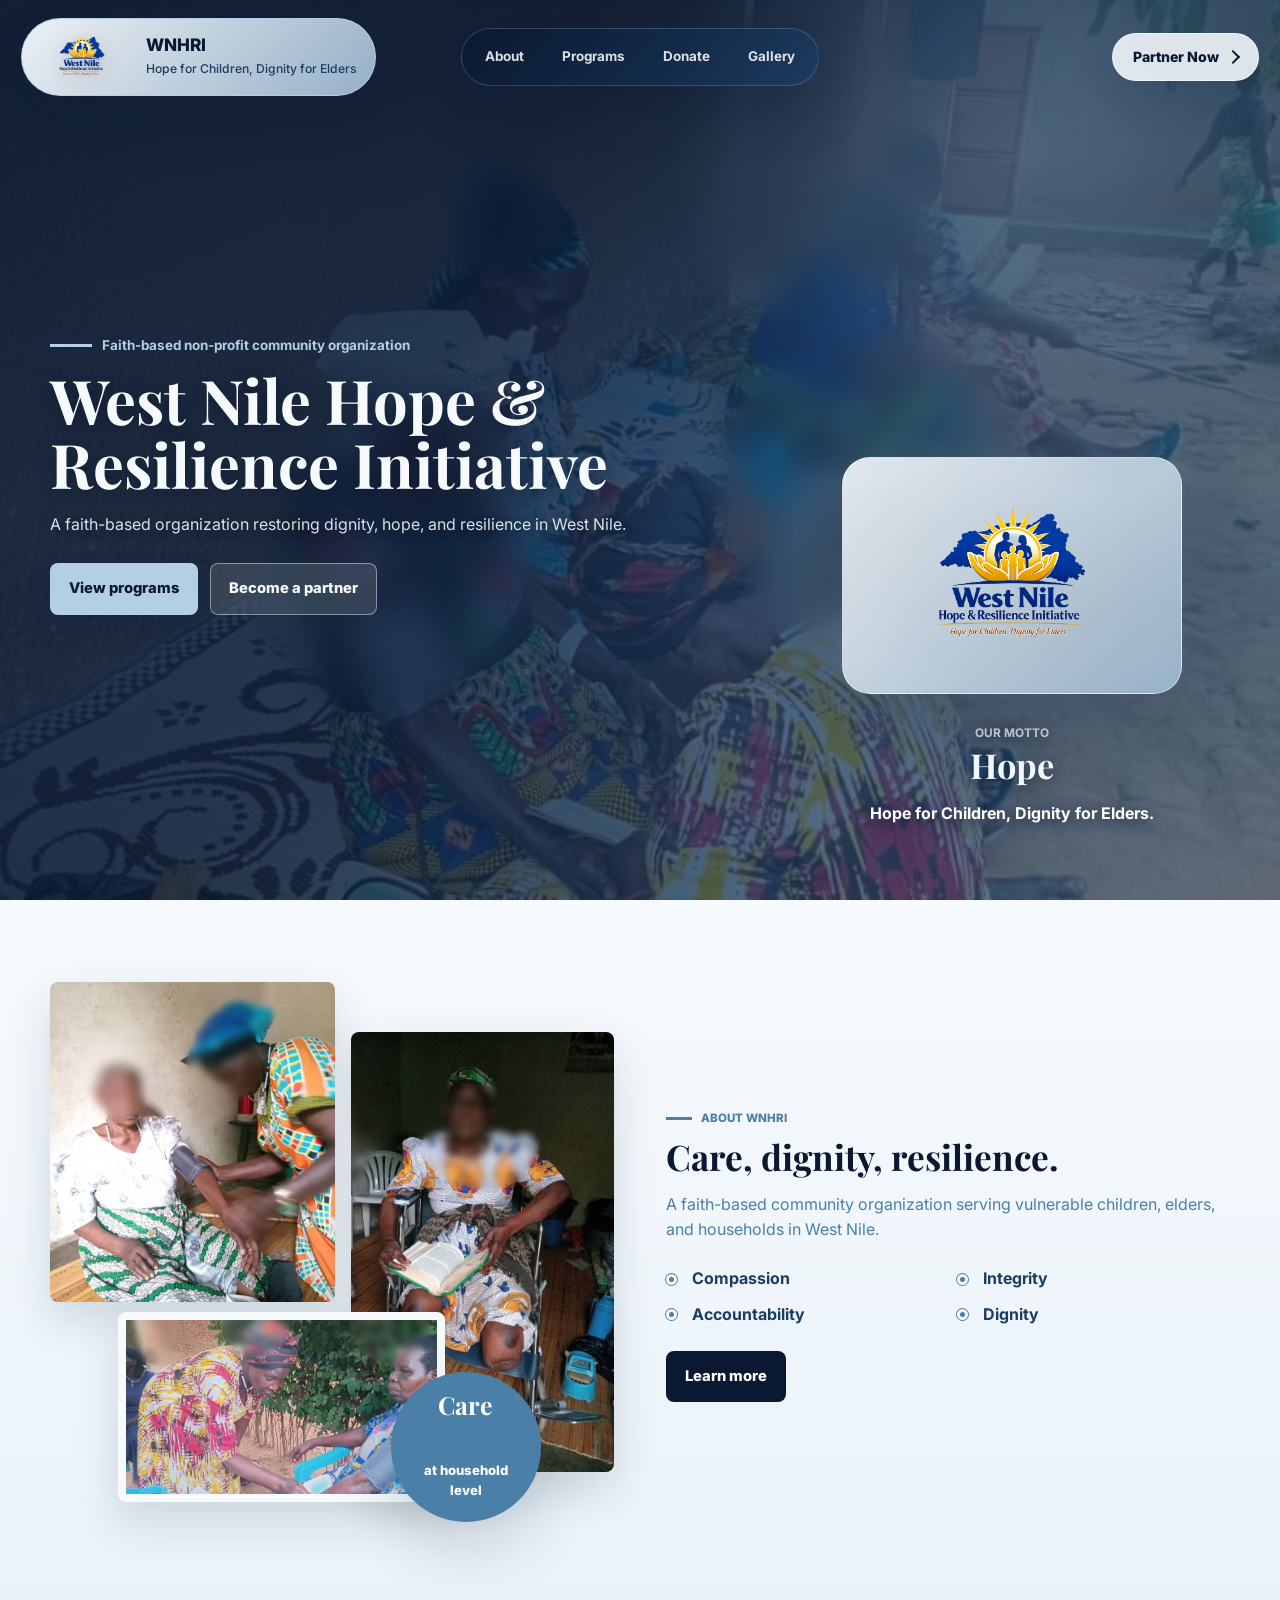
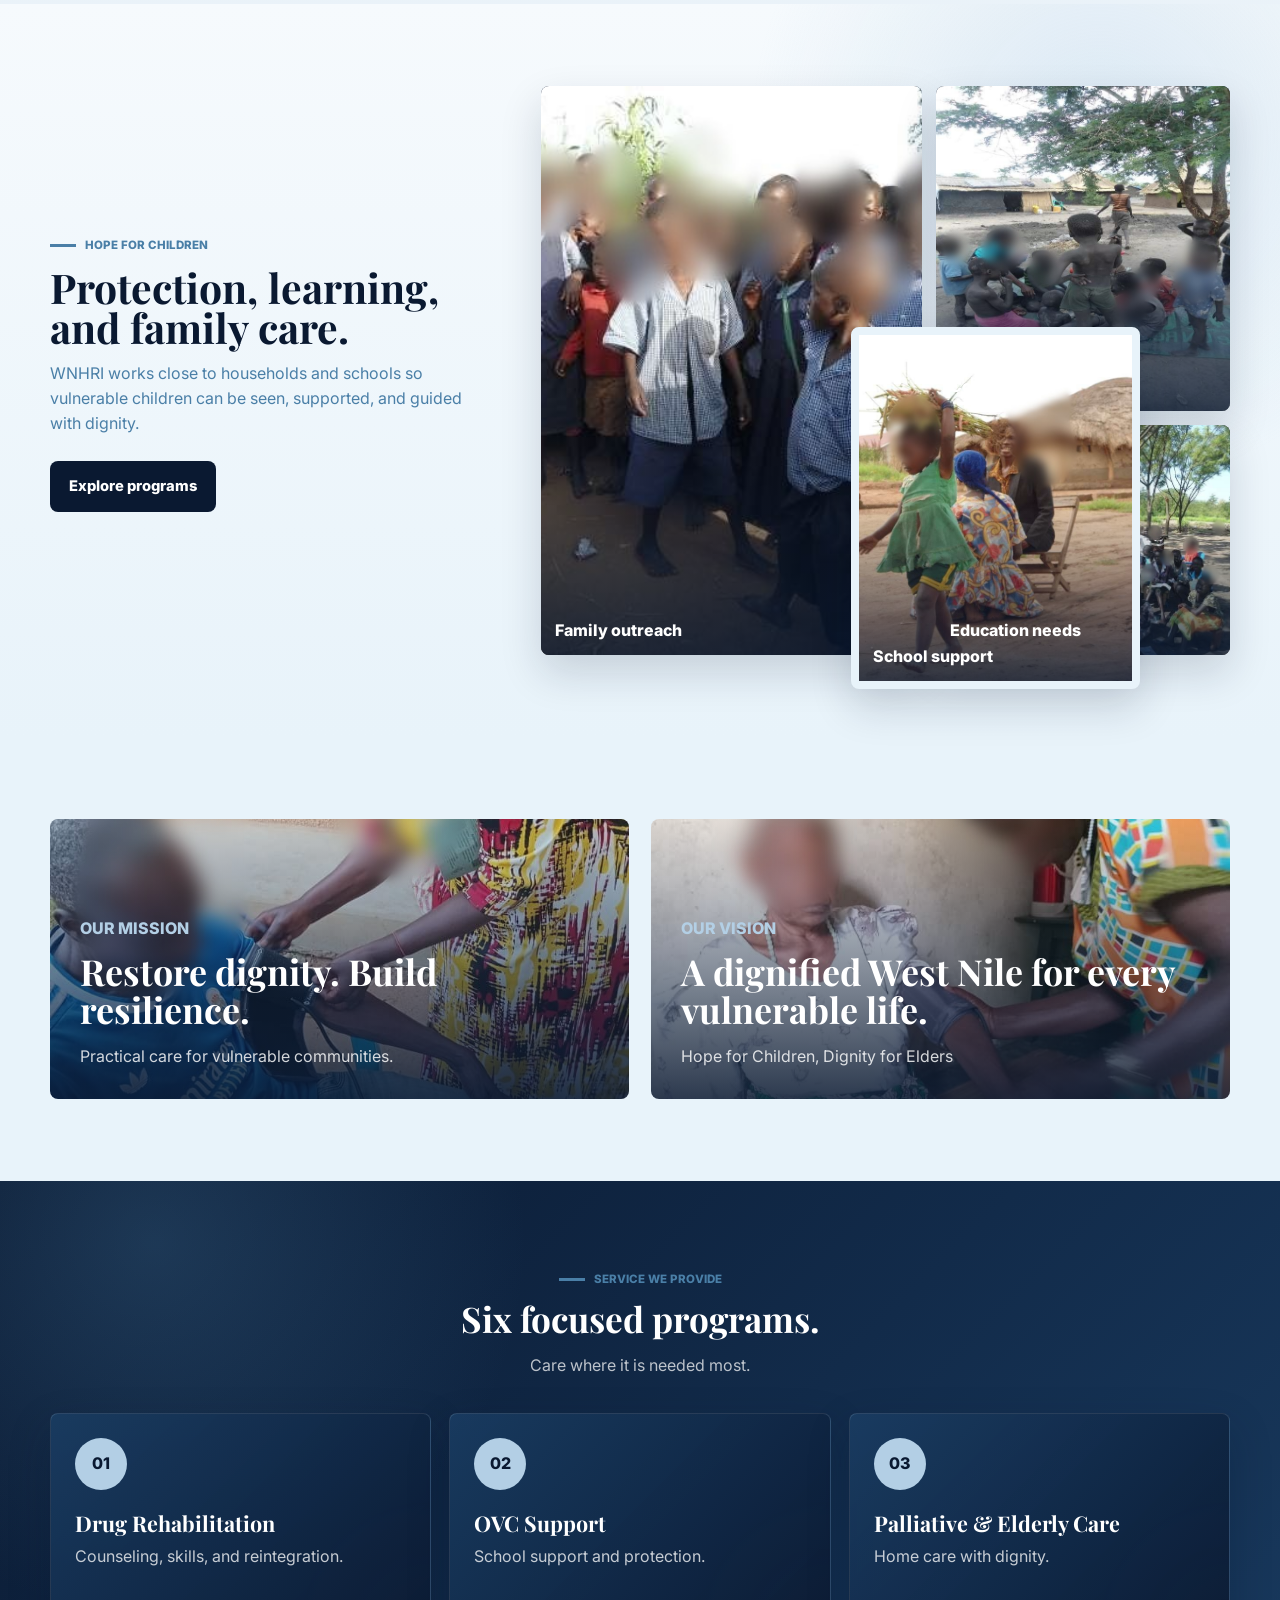
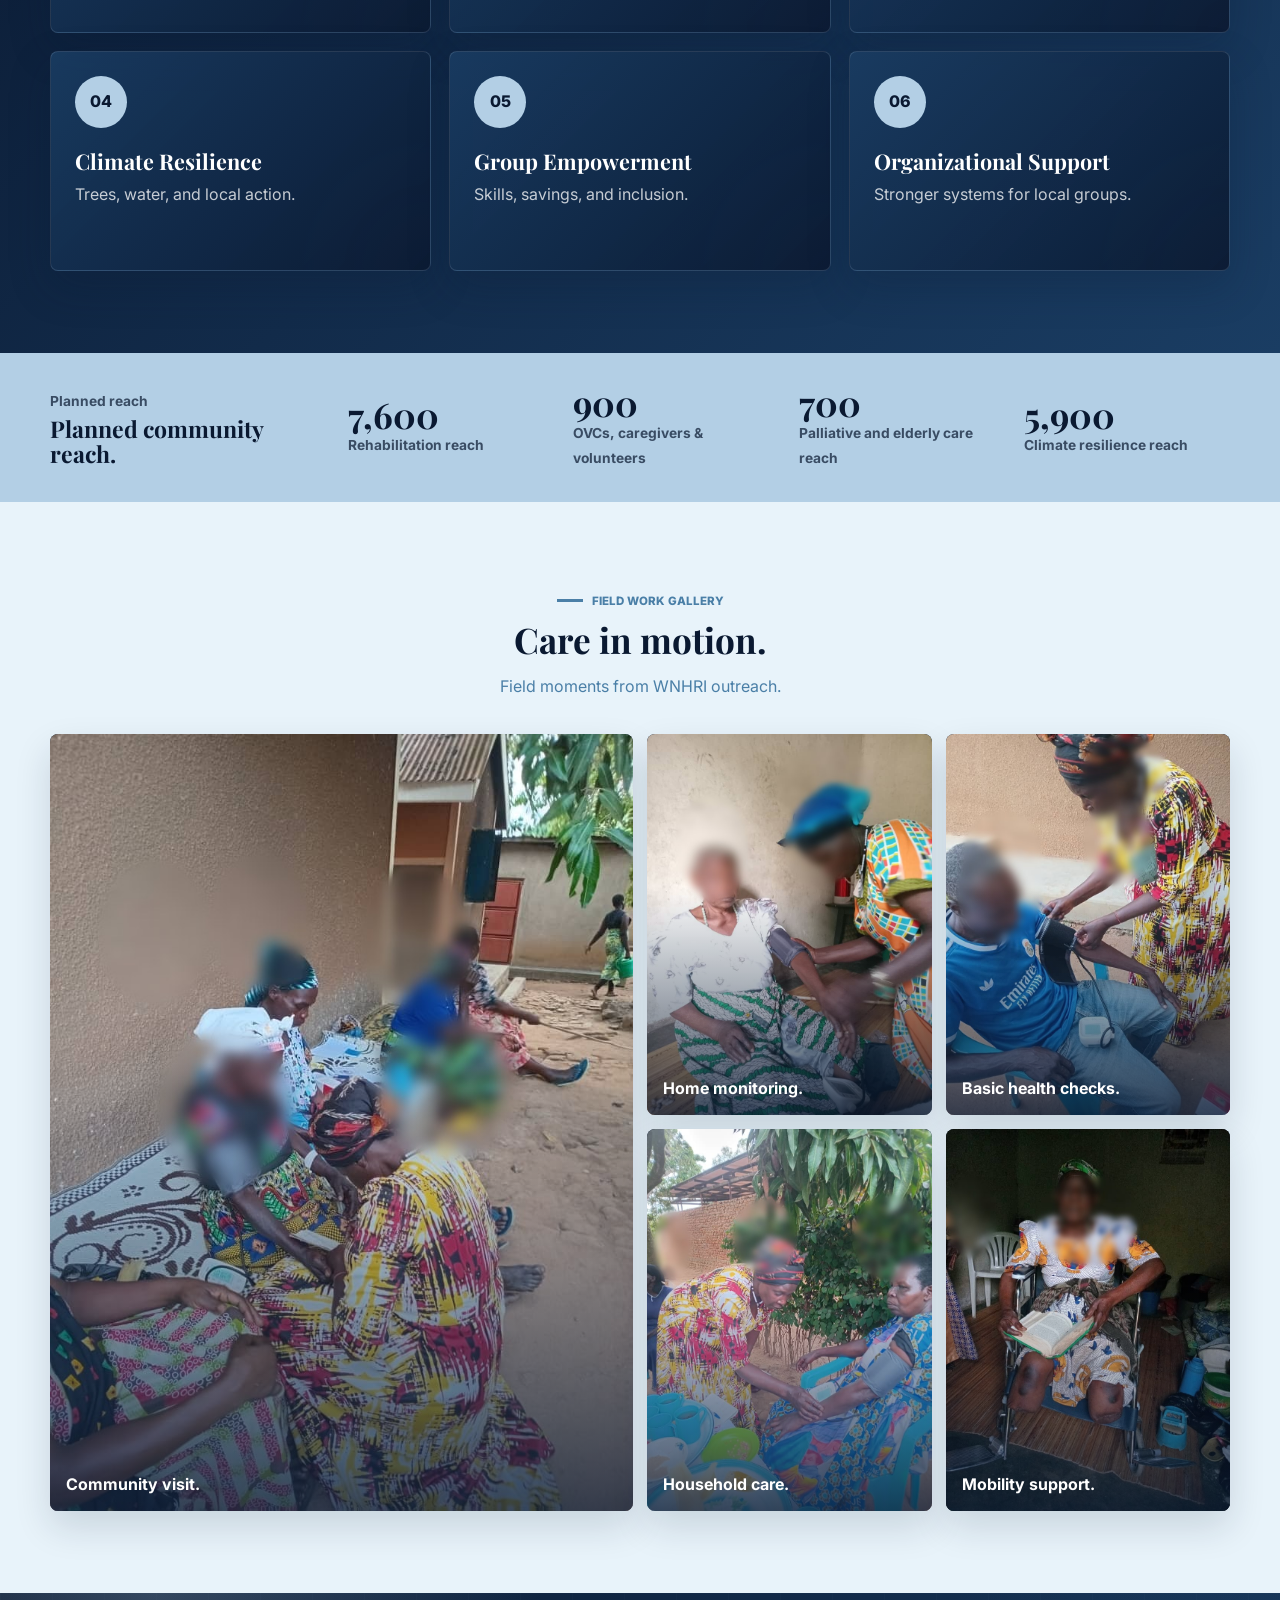
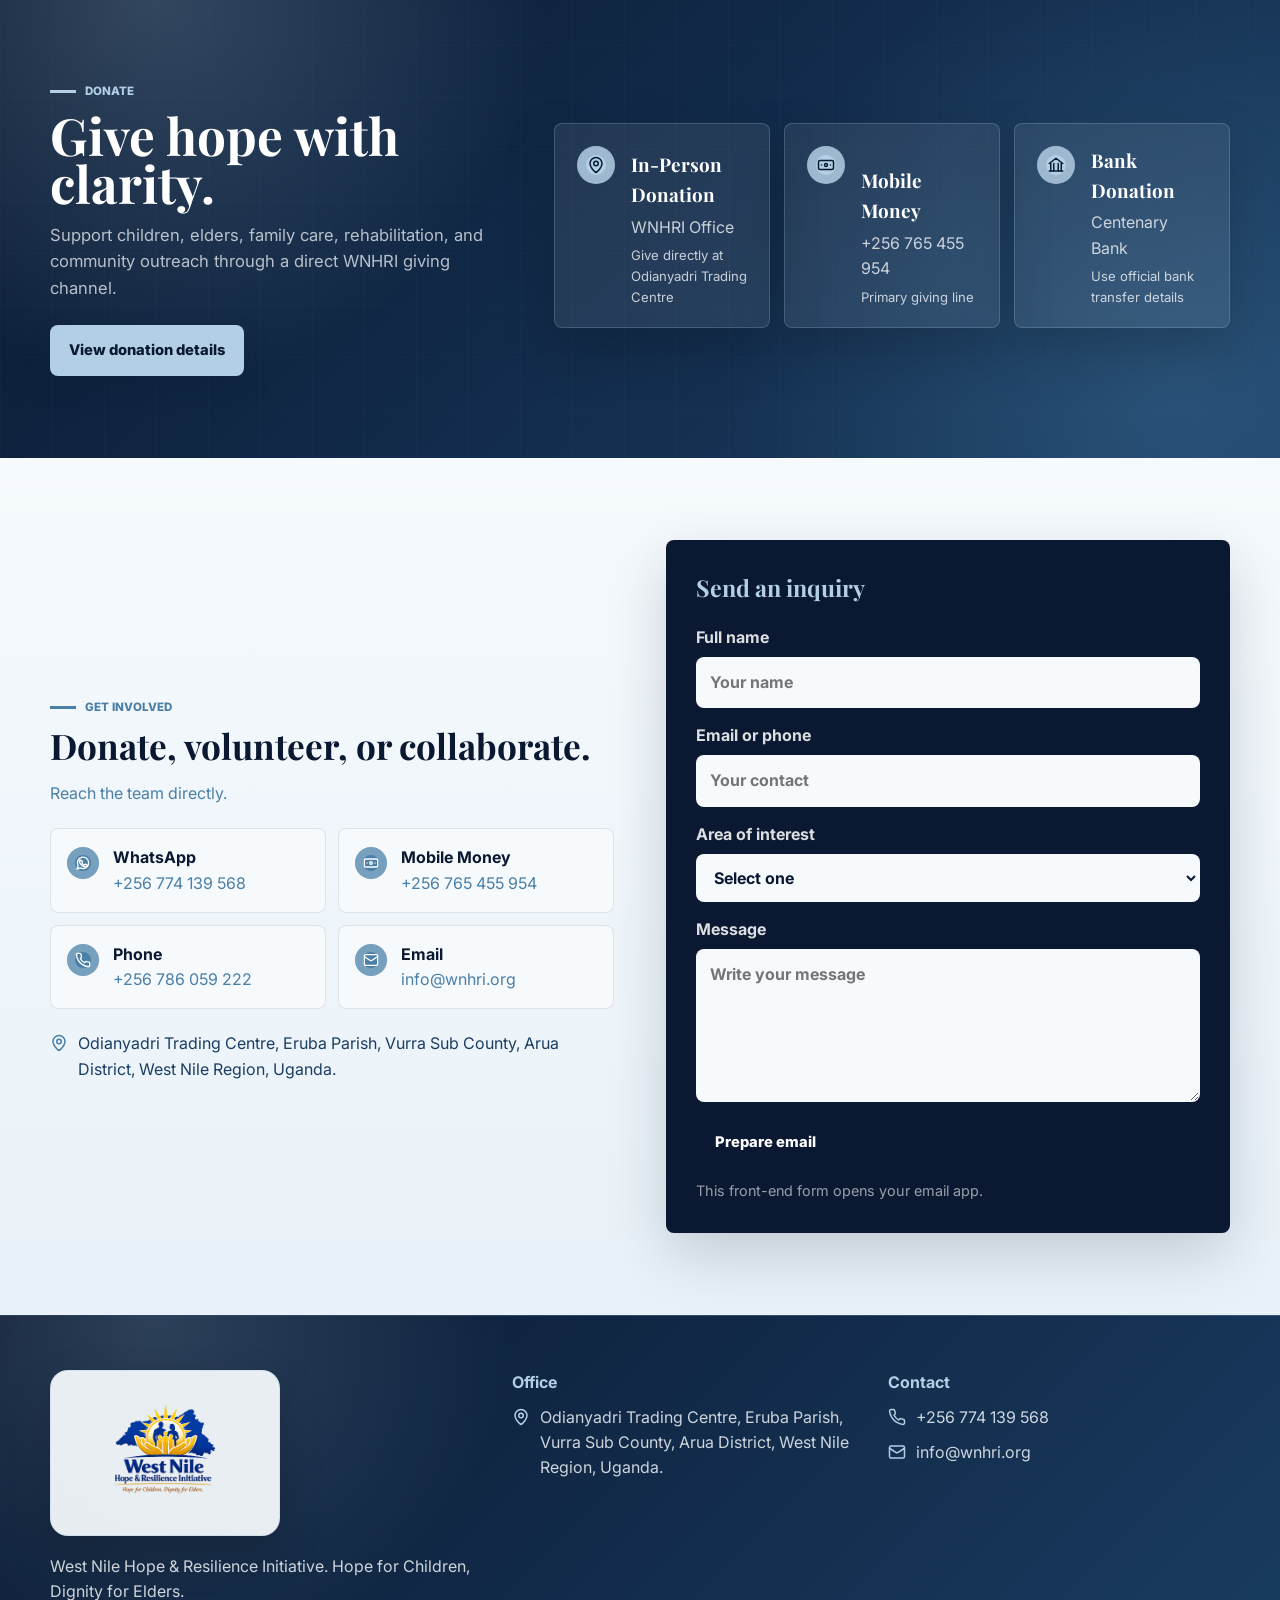
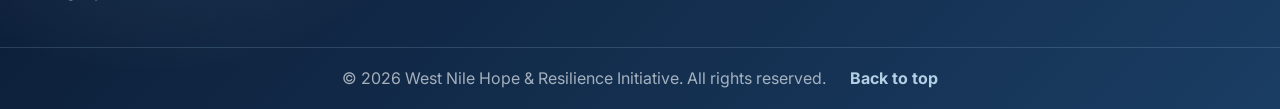
==== index.html @ 85dd8070 "Remove founder content from site" ====
<!DOCTYPE html>
<html lang="en">
<head>
  <meta charset="UTF-8" />
  <meta name="viewport" content="width=device-width, initial-scale=1.0" />
  <meta name="description" content="West Nile Hope & Resilience Initiative (WNHRI) is a faith-based community organization restoring dignity and resilience in West Nile, Uganda." />
  <meta name="keywords" content="West Nile Hope and Resilience Initiative, WNHRI, West Nile NGO, Arua community organization, Vurra Sub County CBO, Uganda charity, faith based organization" />
  <meta name="author" content="West Nile Hope & Resilience Initiative" />
  <meta name="robots" content="index, follow, max-image-preview:large" />
  <link rel="canonical" href="https://wnhri.org/" />
  <meta property="og:type" content="website" />
  <meta property="og:title" content="West Nile Hope & Resilience Initiative (WNHRI)" />
  <meta property="og:description" content="Faith-based community care, rehabilitation, child support, elderly care, climate resilience, and empowerment in West Nile, Uganda." />
  <meta property="og:url" content="https://wnhri.org/" />
  <meta property="og:image" content="https://wnhri.org/assets/logo.png" />
  <meta name="twitter:card" content="summary_large_image" />
  <title>West Nile Hope & Resilience Initiative (WNHRI) | Community Organization in West Nile, Uganda</title>
  <link rel="icon" href="assets/logo.png" />
  <link rel="stylesheet" href="styles.css?v=20260712-caption-fix" />
  <script type="application/ld+json">
  {
    "@context": "https://schema.org",
    "@graph": [
      {
        "@type": "NGO",
        "@id": "https://wnhri.org/#organization",
        "name": "West Nile Hope & Resilience Initiative",
        "alternateName": "WNHRI",
        "url": "https://wnhri.org/",
        "logo": "https://wnhri.org/assets/logo.png",
        "slogan": "Hope for Children, Dignity for Elders",
        "email": "info@wnhri.org",
        "telephone": "+256774139568",
        "address": {
          "@type": "PostalAddress",
          "streetAddress": "Odianyadri Trading Centre, Eruba Parish, Vurra Sub County",
          "addressLocality": "Arua District",
          "addressRegion": "West Nile Region",
          "addressCountry": "UG"
        },
        "areaServed": "West Nile Region, Uganda",
        "description": "West Nile Hope & Resilience Initiative is a faith-based, non-profit community organization restoring dignity and strengthening resilience among vulnerable communities in West Nile, Uganda."
      },
      {
        "@type": "WebSite",
        "@id": "https://wnhri.org/#website",
        "url": "https://wnhri.org/",
        "name": "West Nile Hope & Resilience Initiative",
        "alternateName": "WNHRI",
        "publisher": {
          "@id": "https://wnhri.org/#organization"
        }
      },
      {
        "@type": "SiteNavigationElement",
        "@id": "https://wnhri.org/#site-navigation",
        "name": ["About", "Programs", "Donate", "Gallery", "Contact"],
        "url": [
          "https://wnhri.org/about.html",
          "https://wnhri.org/programs.html",
          "https://wnhri.org/donate.html",
          "https://wnhri.org/gallery.html",
          "https://wnhri.org/contact.html"
        ]
      }
    ]
  }
  </script>
</head>
<body>
  <a class="skip-link" href="#main">Skip to content</a>

  <header class="site-header" id="top">
    <div class="topbar">
      <div class="container topbar-grid">
        <span>Odianyadri Trading Centre, Eruba Parish, Vurra Sub County</span>
        <span><a href="mailto:info@wnhri.org">info@wnhri.org</a></span>
        <span><a href="tel:+256774139568">+256 774 139 568</a></span>
      </div>
    </div>

    <nav class="navbar" aria-label="Main navigation">
      <a href="/" class="brand" aria-label="West Nile Hope & Resilience Initiative home">
        <img src="assets/logo.png" alt="West Nile Hope & Resilience Initiative logo" />
        <span>
          <strong>WNHRI</strong>
          <small>Hope for Children, Dignity for Elders</small>
        </span>
      </a>

      <button class="nav-toggle" type="button" aria-label="Open navigation" aria-expanded="false">
        <span></span><span></span><span></span>
      </button>

      <div class="nav-links" id="navLinks">
        <a href="about.html">About</a>
        <a href="programs.html">Programs</a>
        <a href="donate.html">Donate</a>
        <a href="gallery.html">Gallery</a>
      </div>
      <a href="donate.html" class="nav-cta">Partner Now</a>
    </nav>
  </header>

  <main id="main">
    <section class="hero">
      <img class="hero-image" src="assets/gallery/community-home-visit.jpg?v=20260715-face-blur-9" alt="Community home visit with elderly women receiving WNHRI support" />
      <div class="hero-shade"></div>
      <div class="hero-rings" aria-hidden="true"></div>

      <div class="container hero-grid">
        <div class="hero-copy reveal">
          <span class="script-label" data-content="heroLabel">Faith-based non-profit community organization</span>
          <h1 data-content="heroTitle">West Nile Hope & Resilience Initiative</h1>
          <p data-content="heroText">
            A faith-based organization restoring dignity, hope, and resilience in West Nile.
          </p>
          <div class="hero-actions">
            <a class="btn btn-primary" href="#programs">View programs</a>
            <a class="btn btn-ghost" href="#contact">Become a partner</a>
          </div>
        </div>

        <aside class="hero-panel reveal" aria-label="Organization snapshot">
          <img src="assets/logo.png" alt="West Nile Hope & Resilience Initiative logo" />
          <div>
            <span>Our motto</span>
            <strong>Hope</strong>
          </div>
          <p>Hope for Children, Dignity for Elders.</p>
        </aside>
      </div>
    </section>

    <section class="section-pad about-section" id="about">
      <div class="container about-grid">
        <div class="image-collage reveal">
          <img class="collage-main" src="assets/gallery/home-care-woman.jpg?v=20260715-face-blur-9" alt="Home-based monitoring for an elderly woman" />
          <img class="collage-tall" src="assets/gallery/wheelchair-support-client.jpg?v=20260715-face-blur-9" alt="Wheelchair support for an elderly client" />
          <img class="collage-small" src="assets/gallery/elderly-woman-checkup.jpg?v=20260715-face-blur-9" alt="Blood pressure check during community care" />
          <div class="collage-badge">
            <strong>Care</strong>
            <span>at household level</span>
          </div>
        </div>

        <div class="section-heading reveal">
          <span class="eyebrow">About WNHRI</span>
          <h2>Care, dignity, resilience.</h2>
          <p>
            A faith-based community organization serving vulnerable children, elders, and households in West Nile.
          </p>
          <ul class="check-list">
            <li>Compassion</li>
            <li>Integrity</li>
            <li>Accountability</li>
            <li>Dignity</li>
          </ul>
          <a class="btn btn-dark" href="about.html">Learn more</a>
        </div>
      </div>
    </section>

    <section class="section-pad children-section">
      <div class="container children-layout">
        <div class="children-copy reveal">
          <span class="eyebrow">Hope for children</span>
          <h2>Protection, learning, and family care.</h2>
          <p>WNHRI works close to households and schools so vulnerable children can be seen, supported, and guided with dignity.</p>
          <a class="btn btn-dark" href="programs.html">Explore programs</a>
        </div>

        <div class="children-collage reveal-group" aria-label="Children and family support photos">
          <figure class="child-photo child-feature"><img src="assets/gallery/field-stories/children-family-outreach.jpg?v=20260715-face-blur-9" alt="Children and families gathered during WNHRI outreach" /><figcaption>Family outreach</figcaption></figure>
          <figure class="child-photo"><img src="assets/gallery/field-stories/child-counselling-circle.jpg?v=20260715-face-blur-9" alt="Children seated in a counselling circle outdoors" /><figcaption>Counselling</figcaption></figure>
          <figure class="child-photo"><img src="assets/gallery/field-stories/learning-under-trees.jpg?v=20260715-face-blur-9" alt="Children learning under trees due to limited classrooms" /><figcaption>Education needs</figcaption></figure>
          <figure class="child-photo child-small"><img src="assets/gallery/field-stories/school-footwear-need.jpg?v=20260715-face-blur-9" alt="School-age child in need of footwear support" /><figcaption>School support</figcaption></figure>
        </div>
      </div>
    </section>

    <section class="section-pad identity-section">
      <div class="container identity-grid">
        <div class="identity-card reveal">
          <span>Our mission</span>
          <h2 data-content="mission">Restore dignity. Build resilience.</h2>
          <p>Practical care for vulnerable communities.</p>
        </div>
        <div class="identity-card light reveal">
          <span>Our vision</span>
          <h2 data-content="vision">A dignified West Nile for every vulnerable life.</h2>
          <p data-content="motto">Hope for Children, Dignity for Elders.</p>
        </div>
      </div>
    </section>

    <section class="section-pad programs-section" id="programs">
      <div class="container">
        <div class="section-heading centered reveal">
          <span class="eyebrow">Service we provide</span>
          <h2>Six focused programs.</h2>
          <p>Care where it is needed most.</p>
        </div>

        <div class="program-grid reveal-group">
          <article class="program-card">
            <span class="program-icon">01</span>
            <h3>Drug Rehabilitation</h3>
            <p>Counseling, skills, and reintegration.</p>
          </article>
          <article class="program-card">
            <span class="program-icon">02</span>
            <h3>OVC Support</h3>
            <p>School support and protection.</p>
          </article>
          <article class="program-card">
            <span class="program-icon">03</span>
            <h3>Palliative & Elderly Care</h3>
            <p>Home care with dignity.</p>
          </article>
          <article class="program-card">
            <span class="program-icon">04</span>
            <h3>Climate Resilience</h3>
            <p>Trees, water, and local action.</p>
          </article>
          <article class="program-card">
            <span class="program-icon">05</span>
            <h3>Group Empowerment</h3>
            <p>Skills, savings, and inclusion.</p>
          </article>
          <article class="program-card">
            <span class="program-icon">06</span>
            <h3>Organizational Support</h3>
            <p>Stronger systems for local groups.</p>
          </article>
        </div>
      </div>
    </section>

    <section class="metric-band" id="reach">
      <div class="container metric-grid reveal-group" aria-label="Planned beneficiary reach">
        <div>
          <span>Planned reach</span>
          <h2>Planned community reach.</h2>
        </div>
        <div><strong data-count="7600">0</strong><span>Rehabilitation reach</span></div>
        <div><strong data-count="900">0</strong><span>OVCs, caregivers & volunteers</span></div>
        <div><strong data-count="700">0</strong><span>Palliative and elderly care reach</span></div>
        <div><strong data-count="5900">0</strong><span>Climate resilience reach</span></div>
      </div>
    </section>

    <section class="section-pad gallery-section" id="gallery">
      <div class="container">
        <div class="section-heading centered reveal">
          <span class="eyebrow">Field work gallery</span>
          <h2>Care in motion.</h2>
          <p>Field moments from WNHRI outreach.</p>
        </div>

        <div class="gallery-grid reveal-group">
          <figure class="gallery-large"><img src="assets/gallery/community-home-visit.jpg?v=20260715-face-blur-9" alt="Community home visit with elderly women" /><figcaption>Community visit.</figcaption></figure>
          <figure><img src="assets/gallery/home-care-woman.jpg?v=20260715-face-blur-9" alt="Taking a blood pressure reading during a home visit" /><figcaption>Home monitoring.</figcaption></figure>
          <figure><img src="assets/gallery/elderly-man-checkup.jpg?v=20260715-face-blur-9" alt="Blood pressure check for an elderly man" /><figcaption>Basic health checks.</figcaption></figure>
          <figure><img src="assets/gallery/elderly-woman-checkup.jpg?v=20260715-face-blur-9" alt="Caregiver taking a blood pressure reading" /><figcaption>Household care.</figcaption></figure>
          <figure><img src="assets/gallery/wheelchair-support-client.jpg?v=20260715-face-blur-9" alt="Palliative client supported with a wheelchair" /><figcaption>Mobility support.</figcaption></figure>
        </div>
      </div>
    </section>

    <section class="section-pad donate-section" id="donate">
      <div class="container donate-layout">
        <div class="donate-copy reveal">
          <span class="eyebrow">Donate</span>
          <h2>Give hope with clarity.</h2>
          <p>Support children, elders, family care, rehabilitation, and community outreach through a direct WNHRI giving channel.</p>
          <a class="btn btn-primary" href="donate.html">View donation details</a>
        </div>
        <div class="donate-methods reveal-group">
          <a class="donate-method icon-office" href="donate.html#in-person">
            <strong>In-Person Donation</strong>
            <span>WNHRI Office</span>
            <small>Give directly at Odianyadri Trading Centre</small>
          </a>
          <a class="donate-method icon-money" href="tel:+256765455954">
            <strong>Mobile Money</strong>
            <span>+256 765 455 954</span>
            <small>Primary giving line</small>
          </a>
          <a class="donate-method icon-bank" href="donate.html#bank">
            <strong>Bank Donation</strong>
            <span>Centenary Bank</span>
            <small>Use official bank transfer details</small>
          </a>
        </div>
      </div>
    </section>

    <section class="section-pad contact-section" id="contact">
      <div class="container contact-grid">
        <div class="contact-copy reveal">
          <span class="eyebrow">Get involved</span>
          <h2>Donate, volunteer, or collaborate.</h2>
          <p>
            Reach the team directly.
          </p>
          <div class="contact-cards">
            <a class="icon-whatsapp" href="https://wa.me/256774139568"><strong>WhatsApp</strong><span data-content="contact.whatsapp">+256 774 139 568</span></a>
            <a class="icon-money" href="tel:+256765455954"><strong>Mobile Money</strong><span data-content="contact.mobileMoney">+256 765 455 954</span></a>
            <a class="icon-phone" href="tel:+256786059222"><strong>Phone</strong><span data-content="contact.phone">+256 786 059 222</span></a>
            <a class="icon-mail" href="mailto:info@wnhri.org"><strong>Email</strong><span data-content="contact.email">info@wnhri.org</span></a>
          </div>
          <address class="icon-row icon-office" data-content="contact.address">Odianyadri Trading Centre, Eruba Parish, Vurra Sub County, Arua District, West Nile Region, Uganda.</address>
        </div>

        <form class="contact-form reveal" id="contactForm">
          <h3>Send an inquiry</h3>
          <label>
            Full name
            <input type="text" name="name" placeholder="Your name" required />
          </label>
          <label>
            Email or phone
            <input type="text" name="contact" placeholder="Your contact" required />
          </label>
          <label>
            Area of interest
            <select name="interest" required>
              <option value="">Select one</option>
              <option>Donation</option>
              <option>Partnership</option>
              <option>Volunteer work</option>
              <option>Consultancy / organizational support</option>
              <option>General inquiry</option>
            </select>
          </label>
          <label>
            Message
            <textarea name="message" rows="5" placeholder="Write your message" required></textarea>
          </label>
          <button class="btn btn-dark" type="submit">Prepare email</button>
          <p class="form-note">This front-end form opens your email app.</p>
        </form>
      </div>
    </section>
  </main>

  <footer class="site-footer">
    <div class="container footer-grid">
      <div>
        <img src="assets/logo.png" alt="West Nile Hope & Resilience Initiative logo" />
        <p>West Nile Hope & Resilience Initiative. Hope for Children, Dignity for Elders.</p>
      </div>
      <div>
        <h4>Office</h4>
        <p class="icon-row icon-office">Odianyadri Trading Centre, Eruba Parish, Vurra Sub County, Arua District, West Nile Region, Uganda.</p>
      </div>
      <div>
        <h4>Contact</h4>
        <p class="footer-links"><a class="icon-row icon-phone" href="tel:+256774139568">+256 774 139 568</a><a class="icon-row icon-mail" href="mailto:info@wnhri.org">info@wnhri.org</a></p>
      </div>
    </div>
    <div class="footer-bottom">
      <span>&copy; <span id="year"></span> West Nile Hope & Resilience Initiative. All rights reserved.</span>
      <a href="#" class="back-to-top">Back to top</a>
    </div>
  </footer>

  <div class="lightbox" id="lightbox" aria-hidden="true" role="dialog" aria-label="Image preview">
    <button type="button" class="lightbox-close" aria-label="Close preview">x</button>
    <img src="" alt="" />
  </div>

  <script src="script.js?v=20260712-caption-fix"></script>
</body>
</html>
---- styles.css ----
@import url("https://fonts.googleapis.com/css2?family=Inter:wght@400;500;600;700;800&family=Playfair+Display:wght@600;700;800&display=swap");

:root {
  --ink: #0A1931;
  --muted: #4A7FA7;
  --charcoal: #0A1931;
  --charcoal-2: #1A3D63;
  --forest: #1A3D63;
  --forest-2: #0A1931;
  --orange: #4A7FA7;
  --gold: #B3CFE5;
  --cream: #F6FAFD;
  --paper: #F6FAFD;
  --mist: #E8F3FA;
  --line: rgba(10, 25, 49, 0.14);
  --shadow: 0 22px 60px rgba(10, 25, 49, 0.18);
  --radius: 8px;
  --max: 1180px;
  --font-body: "Inter", "Segoe UI", "Aptos", "Helvetica Neue", Arial, sans-serif;
  --font-heading: "Playfair Display", Georgia, "Times New Roman", serif;
}

* { box-sizing: border-box; }
html {
  scroll-behavior: smooth;
  scroll-padding-top: 92px;
}
body {
  margin: 0;
  font-family: var(--font-body);
  color: var(--ink);
  background: var(--paper);
  line-height: 1.58;
  -webkit-font-smoothing: antialiased;
  text-rendering: optimizeLegibility;
}
img { display: block; max-width: 100%; }
a { color: inherit; text-decoration: none; }
button, input, textarea, select { font: inherit; }

.skip-link {
  position: absolute;
  left: -999px;
  top: 12px;
  z-index: 999;
  padding: 10px 14px;
  color: white;
  background: var(--charcoal);
  border-radius: var(--radius);
}
.skip-link:focus { left: 12px; }
.container {
  width: min(calc(100% - 42px), var(--max));
  margin-inline: auto;
}
.section-pad { padding: 82px 0; }

.site-header {
  position: fixed;
  top: 0;
  left: 0;
  right: 0;
  z-index: 100;
  background: transparent;
  pointer-events: none;
}
.topbar {
  display: none;
  color: rgba(255, 255, 255, 0.82);
  background: var(--charcoal);
  font-size: 0.82rem;
}
.topbar-grid {
  min-height: 34px;
  display: flex;
  align-items: center;
  justify-content: space-between;
  gap: 18px;
}
.topbar a:hover { color: var(--gold); }
.navbar {
  width: min(calc(100% - 42px), 1240px);
  min-height: 72px;
  margin: 18px auto 0;
  display: grid;
  grid-template-columns: minmax(210px, 1fr) auto minmax(144px, 1fr);
  align-items: center;
  gap: 18px;
  pointer-events: auto;
}
.brand {
  justify-self: start;
  min-width: max-content;
  display: flex;
  align-items: center;
  gap: 14px;
  padding: 7px 18px 7px 10px;
  background:
    linear-gradient(135deg, rgba(246, 250, 253, 0.96), rgba(179, 207, 229, 0.82));
  border: 1px solid rgba(179, 207, 229, 0.92);
  border-radius: 999px;
  box-shadow: 0 18px 44px rgba(10, 25, 49, 0.20);
  backdrop-filter: blur(12px) saturate(122%);
}
.brand img {
  width: 100px;
  height: 62px;
  object-fit: contain;
  filter: drop-shadow(0 5px 10px rgba(10, 25, 49, 0.14));
}
.brand strong {
  display: block;
  color: var(--ink);
  font-family: var(--font-body);
  font-size: 1.08rem;
  line-height: 1.05;
  font-weight: 800;
}
.brand small {
  display: block;
  margin-top: 5px;
  color: var(--charcoal-2);
  font-size: 0.76rem;
  font-weight: 500;
}
.nav-links {
  justify-self: center;
  display: flex;
  align-items: center;
  gap: 6px;
  padding: 7px;
  color: white;
  background:
    linear-gradient(135deg, rgba(10, 25, 49, 0.90), rgba(26, 61, 99, 0.76));
  border: 1px solid rgba(179, 207, 229, 0.22);
  border-radius: 999px;
  box-shadow: 0 20px 54px rgba(10, 25, 49, 0.26);
  backdrop-filter: blur(16px) saturate(120%);
}
.nav-links a {
  padding: 10px 16px;
  border-radius: 999px;
  color: rgba(255, 255, 255, 0.86);
  font-size: 0.84rem;
  font-weight: 700;
  transition: background 0.2s ease, color 0.2s ease;
}
.nav-links a:hover,
.nav-links a.active {
  color: white;
  background: rgba(179, 207, 229, 0.18);
}
.nav-cta {
  justify-self: end;
  min-height: 48px;
  display: inline-flex;
  align-items: center;
  justify-content: center;
  padding: 12px 20px;
  color: var(--forest-2);
  background: rgba(246, 250, 253, 0.88);
  border: 1px solid rgba(246, 250, 253, 0.78);
  border-radius: 999px;
  box-shadow: 0 18px 42px rgba(10, 25, 49, 0.15);
  backdrop-filter: blur(14px) saturate(130%);
  font-size: 0.88rem;
  font-weight: 800;
  transition: transform 0.2s ease, background 0.2s ease, color 0.2s ease;
}
.nav-cta::after {
  content: "";
  width: 8px;
  height: 8px;
  margin-left: 9px;
  border-top: 2px solid currentColor;
  border-right: 2px solid currentColor;
  transform: rotate(45deg);
}
.nav-cta:hover {
  color: white;
  background: var(--orange);
  transform: translateY(-2px);
}
.nav-toggle {
  display: none;
  padding: 8px;
  border: 0;
  background: transparent;
}
.nav-toggle span {
  display: block;
  width: 27px;
  height: 2px;
  margin: 6px 0;
  background: var(--charcoal);
  transition: 0.25s ease;
}

.hero {
  min-height: 100svh;
  position: relative;
  isolation: isolate;
  overflow: hidden;
  color: var(--ink);
  background: var(--paper);
}
.hero-image,
.hero-shade {
  position: absolute;
  inset: 0;
  width: 100%;
  height: 100%;
}
.hero-image {
  z-index: -4;
  object-fit: cover;
  object-position: center 36%;
  filter: saturate(1.08) contrast(1.08) brightness(0.76);
}
.hero-shade {
  z-index: -3;
  background:
    radial-gradient(circle at 80% 16%, rgba(179, 207, 229, 0.24), transparent 28%),
    linear-gradient(112deg, rgba(10, 25, 49, 0.82) 0%, rgba(10, 25, 49, 0.68) 36%, rgba(26, 61, 99, 0.52) 62%, rgba(74, 127, 167, 0.30) 100%),
    linear-gradient(180deg, rgba(10, 25, 49, 0.62) 0%, rgba(26, 61, 99, 0.38) 52%, rgba(10, 25, 49, 0.34) 100%);
}
.hero-rings {
  position: absolute;
  inset: 10% auto auto 6%;
  width: 250px;
  height: 250px;
  z-index: -2;
  border: 1px solid rgba(26, 61, 99, 0.25);
  border-radius: 50%;
}
.hero-rings::after {
  content: "";
  position: absolute;
  inset: 44px;
  border: 1px solid rgba(26, 61, 99, 0.16);
  border-radius: 50%;
}
.hero-grid {
  min-height: 100svh;
  display: grid;
  grid-template-columns: minmax(0, 0.95fr) 360px;
  gap: 56px;
  align-items: center;
  padding: 118px 0 74px;
}
.hero-copy {
  max-width: 710px;
}
.script-label {
  display: inline-flex;
  align-items: center;
  gap: 10px;
  color: var(--gold);
  font-size: 0.84rem;
  font-weight: 700;
}
.script-label::before {
  content: "";
  width: 42px;
  height: 3px;
  background: currentColor;
}
.hero h1,
.section-heading h2,
.identity-card h2,
.contact-copy h2 {
  margin: 12px 0 16px;
  letter-spacing: 0;
  line-height: 1.04;
}
.hero h1 {
  max-width: 680px;
  font-family: var(--font-heading);
  font-size: clamp(2.45rem, 4.8vw, 4.65rem);
  font-weight: 700;
  letter-spacing: 0;
  color: var(--paper);
  text-shadow: 0 3px 18px rgba(10, 25, 49, 0.62);
}
.hero p {
  max-width: 620px;
  margin: 0;
  color: rgba(246, 250, 253, 0.88);
  font-size: clamp(0.98rem, 1.25vw, 1.12rem);
  text-shadow: 0 2px 12px rgba(10, 25, 49, 0.48);
}
.hero-actions {
  display: flex;
  flex-wrap: wrap;
  gap: 12px;
  margin-top: 26px;
}
.btn {
  min-height: 50px;
  display: inline-flex;
  align-items: center;
  justify-content: center;
  gap: 8px;
  padding: 13px 18px;
  border: 1px solid transparent;
  border-radius: var(--radius);
  font-size: 0.92rem;
  font-weight: 800;
  cursor: pointer;
  transition: transform 0.2s ease, box-shadow 0.2s ease, background 0.2s ease, color 0.2s ease;
}
.btn:hover { transform: translateY(-2px); }
.btn-primary {
  color: var(--ink);
  background: var(--gold);
  box-shadow: 0 14px 28px rgba(10, 25, 49, 0.18);
}
.btn-ghost {
  color: var(--paper);
  background: rgba(246, 250, 253, 0.12);
  border-color: rgba(246, 250, 253, 0.44);
}
.btn-dark {
  color: white;
  background: var(--charcoal);
}
.hero-panel {
  align-self: end;
  width: min(360px, 100%);
  padding: 0;
  display: grid;
  justify-items: center;
  text-align: center;
  color: var(--paper);
}
.hero-panel img {
  width: min(340px, 96%);
  margin-bottom: 30px;
  padding: 20px 26px 15px;
  background: linear-gradient(135deg, rgba(246, 250, 253, 0.90), rgba(179, 207, 229, 0.74));
  border: 1px solid rgba(246, 250, 253, 0.54);
  border-radius: 28px;
  backdrop-filter: blur(10px);
  filter:
    drop-shadow(0 22px 34px rgba(10, 25, 49, 0.44))
    drop-shadow(0 0 18px rgba(246, 250, 253, 0.18));
}
.hero-panel span {
  display: block;
  width: 100%;
  color: rgba(246, 250, 253, 0.82);
  font-weight: 700;
  text-transform: uppercase;
  font-size: 0.74rem;
  text-shadow: 0 2px 14px rgba(10, 25, 49, 0.82);
}
.hero-panel strong {
  display: block;
  margin-top: 6px;
  color: var(--paper);
  font-family: var(--font-heading);
  font-size: 2.15rem;
  font-weight: 700;
  line-height: 1;
  text-shadow: 0 3px 18px rgba(10, 25, 49, 0.72);
}
.hero-panel p {
  margin: 18px auto 0;
  color: white;
  font-weight: 700;
  text-shadow: 0 2px 14px rgba(10, 25, 49, 0.82);
}

.subpage-hero {
  position: relative;
  overflow: hidden;
  padding: 118px 0 96px;
  color: white;
  background:
    radial-gradient(circle at 84% 18%, rgba(74, 127, 167, 0.34), transparent 26%),
    linear-gradient(135deg, rgba(10, 25, 49, 0.96), rgba(26, 61, 99, 0.90)),
    url("assets/gallery/community-home-visit.jpg?v=20260715-face-blur-9") center / cover;
}
.subpage-hero h1 {
  max-width: 920px;
  margin: 16px 0;
  font-family: var(--font-heading);
  font-size: clamp(2.25rem, 4.5vw, 4.05rem);
  font-weight: 700;
  letter-spacing: 0;
  line-height: 1.04;
}
.subpage-hero p {
  max-width: 760px;
  margin: 0;
  color: rgba(255, 255, 255, 0.82);
  font-size: 1.04rem;
}

.about-section {
  background:
    linear-gradient(180deg, var(--paper), rgba(179, 207, 229, 0.18));
}
.about-grid,
.contact-grid {
  display: grid;
  grid-template-columns: 1fr 1fr;
  gap: 52px;
  align-items: center;
}
.image-collage {
  position: relative;
  display: grid;
  grid-template-columns: 0.78fr 0.72fr;
  gap: 16px;
  min-height: 540px;
}
.image-collage img {
  width: 100%;
  object-fit: cover;
  border-radius: var(--radius);
  box-shadow: 0 18px 44px rgba(10, 25, 49, 0.14);
}
.collage-main {
  height: 320px;
  align-self: start;
}
.collage-tall {
  height: 440px;
  align-self: center;
}
.collage-small {
  width: 58% !important;
  height: 190px;
  position: absolute;
  left: 12%;
  bottom: 20px;
  border: 8px solid var(--paper);
}
.collage-badge {
  position: absolute;
  right: 13%;
  bottom: 0;
  width: 150px;
  height: 150px;
  display: grid;
  place-items: center;
  text-align: center;
  color: white;
  background: var(--orange);
  border-radius: 50%;
  box-shadow: var(--shadow);
}
.collage-badge strong {
  display: block;
  font-family: var(--font-heading);
  font-size: 1.55rem;
  font-weight: 700;
  line-height: 1;
}
.collage-badge span {
  display: block;
  padding: 0 18px;
  font-size: 0.82rem;
  font-weight: 800;
}
.eyebrow {
  display: inline-flex;
  align-items: center;
  gap: 9px;
  color: var(--orange);
  font-weight: 800;
  text-transform: uppercase;
  font-size: 0.72rem;
}
.eyebrow::before {
  content: "";
  width: 26px;
  height: 3px;
  background: currentColor;
}
.section-heading h2,
.identity-card h2,
.contact-copy h2 {
  color: var(--ink);
  font-family: var(--font-heading);
  font-size: clamp(1.75rem, 2.75vw, 2.65rem);
  font-weight: 700;
  letter-spacing: 0;
}
.section-heading p,
.identity-card p,
.contact-copy p {
  margin: 0;
  color: var(--muted);
  font-size: 1rem;
}
.section-heading.centered {
  max-width: 660px;
  margin: 0 auto 34px;
  text-align: center;
}
.section-heading.centered .eyebrow { justify-content: center; }
.check-list {
  display: grid;
  grid-template-columns: repeat(2, minmax(0, 1fr));
  gap: 10px 18px;
  margin: 24px 0;
  padding: 0;
  list-style: none;
}
.check-list li {
  position: relative;
  padding-left: 26px;
  color: var(--charcoal-2);
  font-weight: 700;
}
.check-list li::before {
  content: "";
  position: absolute;
  left: 0;
  top: 0.46em;
  width: 11px;
  height: 11px;
  background: var(--orange);
  border-radius: 50%;
  box-shadow: inset 0 0 0 3px var(--paper), 0 0 0 1px var(--orange);
}

.children-section {
  background:
    radial-gradient(circle at 86% 18%, rgba(179, 207, 229, 0.40), transparent 28%),
    linear-gradient(180deg, rgba(246, 250, 253, 0.86), var(--mist));
}
.children-layout {
  display: grid;
  grid-template-columns: 0.78fr 1.22fr;
  gap: 50px;
  align-items: center;
}
.children-copy {
  max-width: 460px;
}
.children-copy h2 {
  margin: 12px 0 14px;
  color: var(--ink);
  font-family: var(--font-heading);
  font-size: clamp(1.95rem, 3.2vw, 3.35rem);
  line-height: 0.98;
}
.children-copy p {
  margin: 0 0 24px;
  color: var(--muted);
}
.children-collage {
  position: relative;
  display: grid;
  grid-template-columns: 1.1fr 0.85fr;
  gap: 14px;
  min-height: 560px;
}
.child-photo {
  position: relative;
  min-height: 230px;
  margin: 0;
  overflow: hidden;
  border-radius: var(--radius);
  background: var(--charcoal);
  box-shadow: 0 18px 42px rgba(10, 25, 49, 0.16);
}
.child-photo img {
  width: 100%;
  height: 100%;
  min-height: inherit;
  object-fit: cover;
  cursor: zoom-in;
  transition: transform 0.28s ease, opacity 0.28s ease;
}
.child-photo::after {
  content: "";
  position: absolute;
  inset: 0;
  background: linear-gradient(180deg, transparent 44%, rgba(10, 25, 49, 0.78));
  pointer-events: none;
}
.child-photo:hover img {
  transform: scale(1.04);
  opacity: 0.94;
}
.child-photo figcaption {
  position: absolute;
  left: 14px;
  right: 14px;
  bottom: 12px;
  z-index: 1;
  color: white;
  font-weight: 800;
}
.child-feature {
  grid-row: span 2;
  min-height: 560px;
}
.child-small {
  position: absolute;
  right: 13%;
  bottom: -34px;
  width: 42%;
  min-height: 210px;
  border: 8px solid var(--mist);
}

.identity-section {
  background: var(--mist);
}
.identity-grid {
  display: grid;
  grid-template-columns: 1fr 1fr;
  gap: 22px;
}
.identity-card {
  min-height: 280px;
  display: flex;
  flex-direction: column;
  justify-content: flex-end;
  padding: 30px;
  color: white;
  background:
    linear-gradient(180deg, rgba(10, 25, 49, 0.10), rgba(10, 25, 49, 0.88)),
    url("assets/gallery/elderly-man-checkup.jpg?v=20260715-face-blur-9") center / cover;
  border-radius: var(--radius);
  overflow: hidden;
}
.identity-card.light {
  background:
    linear-gradient(180deg, rgba(26, 61, 99, 0.08), rgba(10, 25, 49, 0.86)),
    url("assets/gallery/home-care-woman.jpg?v=20260715-face-blur-9") center / cover;
}
.identity-card span {
  color: var(--gold);
  font-weight: 800;
  text-transform: uppercase;
}
.identity-card h2 {
  color: white;
  font-size: clamp(1.75rem, 2.8vw, 2.65rem);
}
.identity-card p {
  color: rgba(255, 255, 255, 0.82);
}

.programs-section {
  color: white;
  background:
    radial-gradient(circle at 12% 8%, rgba(74, 127, 167, 0.28), transparent 28%),
    linear-gradient(135deg, var(--charcoal), var(--charcoal-2));
}
.programs-section .section-heading h2 { color: white; }
.programs-section .section-heading p { color: rgba(255, 255, 255, 0.72); }
.program-grid {
  display: grid;
  grid-template-columns: repeat(3, minmax(0, 1fr));
  gap: 18px;
}
.program-card {
  min-height: 220px;
  padding: 24px;
  background:
    linear-gradient(135deg, rgba(26, 61, 99, 0.88), rgba(10, 25, 49, 0.94)),
    radial-gradient(circle at 100% 100%, rgba(179, 207, 229, 0.20), transparent 34%);
  border: 1px solid rgba(179, 207, 229, 0.16);
  border-radius: var(--radius);
  box-shadow: 0 16px 42px rgba(10, 25, 49, 0.24);
  transition: transform 0.22s ease, border-color 0.22s ease;
}
.program-card:hover {
  transform: translateY(-6px);
  border-color: rgba(179, 207, 229, 0.62);
}
.program-icon {
  display: inline-grid;
  place-items: center;
  width: 52px;
  height: 52px;
  color: var(--charcoal);
  background: var(--gold);
  border-radius: 50%;
  font-weight: 800;
}
.program-card h3 {
  margin: 20px 0 8px;
  color: white;
  font-family: var(--font-heading);
  font-size: 1.35rem;
  font-weight: 700;
  line-height: 1.22;
}
.program-card p {
  margin: 0;
  color: rgba(255, 255, 255, 0.76);
}

.metric-band {
  padding: 32px 0;
  background: var(--gold);
}
.metric-grid {
  display: grid;
  grid-template-columns: 1.35fr repeat(4, 1fr);
  gap: 20px;
  align-items: center;
}
.metric-grid h2 {
  margin: 4px 0 0;
  color: var(--ink);
  font-family: var(--font-heading);
  font-size: clamp(1.35rem, 1.8vw, 1.8rem);
  font-weight: 700;
  line-height: 1.08;
}
.metric-grid span {
  color: rgba(10, 25, 49, 0.72);
  font-size: 0.86rem;
  font-weight: 700;
}
.metric-grid strong {
  display: block;
  color: var(--charcoal);
  font-family: var(--font-heading);
  font-size: clamp(1.85rem, 2.75vw, 2.75rem);
  font-weight: 700;
  line-height: 1;
}

.gallery-section {
  background: var(--mist);
}
.gallery-grid {
  display: grid;
  grid-template-columns: repeat(4, minmax(0, 1fr));
  grid-auto-flow: dense;
  gap: 14px;
}
.gallery-grid figure {
  margin: 0;
  position: relative;
  min-height: 290px;
  overflow: hidden;
  border-radius: var(--radius);
  background: var(--charcoal);
  box-shadow: 0 16px 36px rgba(10, 25, 49, 0.14);
}
.gallery-grid .gallery-large {
  grid-column: span 2;
  grid-row: span 2;
}
.gallery-grid img {
  width: 100%;
  height: 100%;
  min-height: 290px;
  object-fit: cover;
  cursor: zoom-in;
  transition: transform 0.28s ease, opacity 0.28s ease;
}
.gallery-large img { min-height: 594px; }
.gallery-grid figure::after {
  content: "";
  position: absolute;
  inset: 0;
  background: linear-gradient(180deg, transparent 40%, rgba(10, 25, 49, 0.78));
  pointer-events: none;
}
.gallery-grid figure:hover img {
  transform: scale(1.04);
  opacity: 0.92;
}
.gallery-grid figcaption {
  position: absolute;
  left: 16px;
  right: 16px;
  bottom: 14px;
  z-index: 1;
  color: white;
  font-weight: 700;
}

.field-story-section {
  background: var(--paper);
}
.story-grid {
  display: grid;
  grid-template-columns: repeat(6, minmax(0, 1fr));
  gap: 14px;
}
.story-card {
  grid-column: span 2;
  position: relative;
  min-height: 330px;
  margin: 0;
  overflow: hidden;
  border-radius: var(--radius);
  background: var(--charcoal);
  box-shadow: 0 16px 36px rgba(10, 25, 49, 0.13);
}
.story-card.story-wide {
  grid-column: span 4;
}
.story-card.story-tall {
  grid-row: span 2;
  min-height: 674px;
}
.story-card img {
  width: 100%;
  height: 100%;
  min-height: inherit;
  object-fit: cover;
  cursor: zoom-in;
  transition: transform 0.28s ease, opacity 0.28s ease;
}
.story-card::after {
  content: "";
  position: absolute;
  inset: 0;
  background: linear-gradient(180deg, transparent 42%, rgba(10, 25, 49, 0.84));
  pointer-events: none;
}
.story-card:hover img {
  transform: scale(1.04);
  opacity: 0.94;
}
.story-card figcaption {
  position: absolute;
  left: 16px;
  right: 16px;
  bottom: 16px;
  z-index: 1;
  color: white;
}
.story-card strong,
.story-card span {
  display: block;
}
.story-card strong {
  font-family: var(--font-heading);
  font-size: 1.18rem;
  line-height: 1.1;
}
.story-card span {
  margin-top: 5px;
  color: rgba(246, 250, 253, 0.78);
  font-size: 0.88rem;
}

.donate-section {
  position: relative;
  overflow: hidden;
  color: rgba(246, 250, 253, 0.88);
  background:
    radial-gradient(circle at 12% 0%, rgba(179, 207, 229, 0.24), transparent 32%),
    radial-gradient(circle at 92% 84%, rgba(74, 127, 167, 0.34), transparent 36%),
    linear-gradient(135deg, var(--charcoal), var(--charcoal-2));
}
.donate-section::before {
  content: "";
  position: absolute;
  inset: 0;
  background-image:
    linear-gradient(rgba(179, 207, 229, 0.08) 1px, transparent 1px),
    linear-gradient(90deg, rgba(179, 207, 229, 0.08) 1px, transparent 1px);
  background-size: 52px 52px;
  opacity: 0.24;
  pointer-events: none;
}
.donate-layout {
  position: relative;
  display: grid;
  grid-template-columns: 0.82fr 1.18fr;
  gap: 34px;
  align-items: center;
}
.donate-copy {
  max-width: 500px;
}
.donate-copy .eyebrow {
  color: var(--gold);
}
.donate-copy h2 {
  margin: 10px 0 14px;
  color: white;
  font-family: var(--font-heading);
  font-size: clamp(2.05rem, 4vw, 4.2rem);
  font-weight: 700;
  line-height: 0.95;
}
.donate-copy p {
  margin: 0 0 24px;
  color: rgba(246, 250, 253, 0.72);
  font-size: 1.04rem;
}
.donate-methods {
  display: grid;
  grid-template-columns: repeat(3, minmax(0, 1fr));
  gap: 14px;
}
.donate-method {
  position: relative;
  min-height: 148px;
  display: grid;
  align-content: end;
  gap: 5px;
  padding: 22px 22px 20px 76px;
  color: white;
  background: rgba(246, 250, 253, 0.08);
  border: 1px solid rgba(179, 207, 229, 0.22);
  border-radius: var(--radius);
  box-shadow: 0 22px 54px rgba(0, 0, 0, 0.18);
  transition: transform 0.2s ease, border-color 0.2s ease, background 0.2s ease;
}
.donate-method::before {
  content: "";
  position: absolute;
  left: 22px;
  top: 22px;
  width: 38px;
  height: 38px;
  background: var(--gold);
  border-radius: 50%;
  box-shadow: inset 0 0 0 9px rgba(10, 25, 49, 0.12);
}
.donate-method::after {
  content: "";
  position: absolute;
  left: 32px;
  top: 32px;
  width: 18px;
  height: 18px;
  background: var(--charcoal);
  mask: var(--icon) center / contain no-repeat;
  -webkit-mask: var(--icon) center / contain no-repeat;
}
.donate-method:hover {
  transform: translateY(-4px);
  border-color: rgba(179, 207, 229, 0.58);
  background: rgba(246, 250, 253, 0.13);
}
.donate-method strong {
  color: white;
  font-family: var(--font-heading);
  font-size: 1.18rem;
}
.donate-method span,
.donate-method small {
  color: rgba(246, 250, 253, 0.78);
}
.donate-method small {
  font-size: 0.82rem;
}

.donate-hero {
  background:
    radial-gradient(circle at 82% 18%, rgba(179, 207, 229, 0.38), transparent 28%),
    linear-gradient(135deg, rgba(10, 25, 49, 0.94), rgba(26, 61, 99, 0.84)),
    url("assets/gallery/wheelchair-support-client.jpg?v=20260715-face-blur-9") center / cover;
}
.giving-section {
  background:
    linear-gradient(180deg, var(--paper), rgba(179, 207, 229, 0.20));
}
.giving-grid {
  display: grid;
  grid-template-columns: repeat(3, minmax(0, 1fr));
  gap: 16px;
}
.giving-card {
  min-height: 470px;
  display: grid;
  grid-template-rows: auto auto auto auto 1fr;
  gap: 14px;
  padding: 18px;
  background: rgba(246, 250, 253, 0.88);
  border: 1px solid rgba(10, 25, 49, 0.10);
  border-radius: var(--radius);
  box-shadow: 0 18px 42px rgba(10, 25, 49, 0.12);
}
.giving-card.mobile-money {
  border-top: 5px solid #facc15;
}
.giving-card.bank-transfer {
  border-top: 5px solid #4A7FA7;
}
.giving-card.in-person {
  border-top: 5px solid var(--charcoal-2);
}
.giving-card-image {
  width: 100%;
  height: 160px;
  object-fit: cover;
  border-radius: var(--radius);
  background: white;
  border: 1px solid rgba(10, 25, 49, 0.08);
}
.mobile-money .giving-card-image,
.bank-transfer .giving-card-image {
  object-fit: contain;
  padding: 20px;
}
.giving-label {
  min-height: 34px;
  width: fit-content;
  display: inline-flex;
  align-items: center;
  padding: 7px 12px;
  color: var(--charcoal);
  background: var(--mist);
  border-radius: 999px;
  font-weight: 800;
  font-size: 0.82rem;
}
.giving-label.momo {
  color: #0A1931;
  background: #facc15;
}
.giving-label.bank {
  color: white;
  background: linear-gradient(135deg, #1A3D63, #4A7FA7);
}
.giving-card h3 {
  margin: 0;
  color: var(--ink);
  font-family: var(--font-heading);
  font-size: 1.55rem;
  line-height: 1.05;
}
.giving-card p {
  margin: 0;
  color: var(--muted);
}
.giving-card dl {
  align-self: end;
  display: grid;
  gap: 10px;
  margin: 8px 0 0;
}
.giving-card dl div {
  padding: 12px 0 0;
  border-top: 1px solid rgba(10, 25, 49, 0.10);
}
.giving-card dt {
  color: var(--muted);
  font-size: 0.72rem;
  font-weight: 800;
  text-transform: uppercase;
}
.giving-card dd {
  margin: 2px 0 0;
  color: var(--charcoal-2);
  font-weight: 800;
}
.giving-card a {
  color: inherit;
}
.donate-note {
  padding: 54px 0;
  background: var(--charcoal);
}
.donate-note-inner {
  display: grid;
  grid-template-columns: 220px 1fr;
  gap: 28px;
  align-items: center;
  color: rgba(246, 250, 253, 0.82);
}
.donate-note-inner img {
  width: 220px;
  padding: 16px;
  background: rgba(246, 250, 253, 0.94);
  border: 1px solid rgba(179, 207, 229, 0.42);
  border-radius: 18px;
}
.donate-note-inner h2 {
  margin: 8px 0 10px;
  color: white;
  font-family: var(--font-heading);
  font-size: clamp(1.75rem, 2.8vw, 2.65rem);
  line-height: 1.04;
}
.donate-note-inner p {
  margin: 0;
  max-width: 760px;
}
.donate-note-inner a {
  color: var(--gold);
  font-weight: 800;
}

.contact-section {
  background:
    linear-gradient(180deg, var(--paper), rgba(179, 207, 229, 0.20));
}
.contact-cards {
  display: grid;
  grid-template-columns: repeat(2, minmax(0, 1fr));
  gap: 12px;
  margin-top: 22px;
}
.contact-cards a {
  position: relative;
  min-height: 78px;
  padding: 16px 16px 16px 62px;
  background: var(--cream);
  border: 1px solid rgba(10, 25, 49, 0.10);
  border-radius: var(--radius);
  transition: transform 0.2s ease, border-color 0.2s ease;
}
.contact-cards a::before {
  content: "";
  position: absolute;
  left: 16px;
  top: 18px;
  width: 32px;
  height: 32px;
  background: var(--orange);
  border-radius: 50%;
  box-shadow: inset 0 0 0 8px rgba(246, 250, 253, 0.26);
}
.contact-cards a::after {
  content: "";
  position: absolute;
  left: 24px;
  top: 26px;
  width: 16px;
  height: 16px;
  background: white;
  mask: var(--icon) center / contain no-repeat;
  -webkit-mask: var(--icon) center / contain no-repeat;
}
.contact-cards a:hover {
  transform: translateY(-3px);
  border-color: rgba(74, 127, 167, 0.62);
}
.contact-cards strong {
  display: block;
  color: var(--forest-2);
  font-weight: 700;
}
.contact-cards span {
  display: block;
  color: var(--muted);
  word-break: break-word;
}
address {
  margin-top: 22px;
  color: var(--charcoal-2);
  font-style: normal;
}
.icon-row {
  display: flex;
  align-items: flex-start;
  gap: 10px;
}
.icon-row::before {
  content: "";
  flex: 0 0 18px;
  width: 18px;
  height: 18px;
  margin-top: 0.18em;
  background: var(--orange);
  mask: var(--icon) center / contain no-repeat;
  -webkit-mask: var(--icon) center / contain no-repeat;
}
.icon-office {
  --icon: url("data:image/svg+xml,%3Csvg xmlns='http://www.w3.org/2000/svg' viewBox='0 0 24 24' fill='none' stroke='%23000' stroke-width='2' stroke-linecap='round' stroke-linejoin='round'%3E%3Cpath d='M20 10c0 4.99-5.5 10.5-8 12-2.5-1.5-8-7.01-8-12a8 8 0 1 1 16 0Z'/%3E%3Ccircle cx='12' cy='10' r='3'/%3E%3C/svg%3E");
}
.icon-phone {
  --icon: url("data:image/svg+xml,%3Csvg xmlns='http://www.w3.org/2000/svg' viewBox='0 0 24 24' fill='none' stroke='%23000' stroke-width='2' stroke-linecap='round' stroke-linejoin='round'%3E%3Cpath d='M22 16.92v3a2 2 0 0 1-2.18 2 19.79 19.79 0 0 1-8.63-3.07 19.5 19.5 0 0 1-6-6A19.79 19.79 0 0 1 2.12 4.18 2 2 0 0 1 4.11 2h3a2 2 0 0 1 2 1.72c.12.9.32 1.77.57 2.61a2 2 0 0 1-.45 2.11L8 9.67a16 16 0 0 0 6.33 6.33l1.23-1.23a2 2 0 0 1 2.11-.45c.84.25 1.71.45 2.61.57A2 2 0 0 1 22 16.92Z'/%3E%3C/svg%3E");
}
.icon-mail {
  --icon: url("data:image/svg+xml,%3Csvg xmlns='http://www.w3.org/2000/svg' viewBox='0 0 24 24' fill='none' stroke='%23000' stroke-width='2' stroke-linecap='round' stroke-linejoin='round'%3E%3Crect width='20' height='16' x='2' y='4' rx='2'/%3E%3Cpath d='m22 7-8.97 5.7a2 2 0 0 1-2.06 0L2 7'/%3E%3C/svg%3E");
}
.icon-whatsapp {
  --icon: url("data:image/svg+xml,%3Csvg xmlns='http://www.w3.org/2000/svg' viewBox='0 0 24 24' fill='none' stroke='%23000' stroke-width='2' stroke-linecap='round' stroke-linejoin='round'%3E%3Cpath d='M20.5 11.8a8.5 8.5 0 0 1-12.4 7.55L3 21l1.7-4.9A8.5 8.5 0 1 1 20.5 11.8Z'/%3E%3Cpath d='M8.8 8.6c.18-.4.36-.42.63-.42h.47c.15 0 .35.04.53.4.18.36.62 1.45.68 1.56.06.12.1.26.02.42-.08.17-.12.27-.25.42l-.38.45c-.12.13-.25.27-.1.52.15.25.66 1.09 1.42 1.76.98.87 1.8 1.14 2.05 1.27.25.13.4.1.55-.06.15-.17.63-.73.8-.98.17-.25.34-.21.57-.13.23.08 1.47.7 1.72.82.25.13.42.19.48.3.06.13.06.72-.17 1.4-.23.69-1.35 1.32-1.88 1.36-.48.04-1.08.06-1.75-.1-.4-.1-.93-.3-1.6-.58-2.82-1.22-4.66-4.05-4.8-4.24-.14-.19-1.15-1.53-1.15-2.92 0-1.39.73-2.07.99-2.35Z'/%3E%3C/svg%3E");
}
.icon-money {
  --icon: url("data:image/svg+xml,%3Csvg xmlns='http://www.w3.org/2000/svg' viewBox='0 0 24 24' fill='none' stroke='%23000' stroke-width='2' stroke-linecap='round' stroke-linejoin='round'%3E%3Crect width='20' height='12' x='2' y='6' rx='2'/%3E%3Ccircle cx='12' cy='12' r='2'/%3E%3Cpath d='M6 12h.01M18 12h.01'/%3E%3C/svg%3E");
}
.icon-bank {
  --icon: url("data:image/svg+xml,%3Csvg xmlns='http://www.w3.org/2000/svg' viewBox='0 0 24 24' fill='none' stroke='%23000' stroke-width='2' stroke-linecap='round' stroke-linejoin='round'%3E%3Cpath d='m3 10 9-7 9 7'/%3E%3Cpath d='M5 10v10'/%3E%3Cpath d='M19 10v10'/%3E%3Cpath d='M9 10v10'/%3E%3Cpath d='M15 10v10'/%3E%3Cpath d='M3 20h18'/%3E%3C/svg%3E");
}
.contact-form {
  padding: 30px;
  color: white;
  background: var(--charcoal);
  border-radius: var(--radius);
  box-shadow: var(--shadow);
}
.contact-form h3 {
  margin: 0 0 18px;
  color: var(--gold);
  font-family: var(--font-heading);
  font-size: 1.45rem;
  font-weight: 700;
}
.contact-form label {
  display: grid;
  gap: 7px;
  margin-bottom: 15px;
  color: rgba(255, 255, 255, 0.86);
  font-weight: 700;
}
.contact-form input,
.contact-form textarea,
.contact-form select {
  width: 100%;
  padding: 12px 13px;
  color: var(--ink);
  background: var(--paper);
  border: 1px solid transparent;
  border-radius: var(--radius);
  outline: none;
  transition: border-color 0.18s ease, box-shadow 0.18s ease;
}
.contact-form input:focus,
.contact-form textarea:focus,
.contact-form select:focus {
  border-color: var(--gold);
  box-shadow: 0 0 0 4px rgba(179, 207, 229, 0.32);
}
.form-note {
  margin: 12px 0 0;
  color: rgba(255, 255, 255, 0.58);
  font-size: 0.9rem;
}

.site-footer {
  padding: 54px 0 0;
  color: rgba(246, 250, 253, 0.82);
  background:
    radial-gradient(circle at 12% 0%, rgba(179, 207, 229, 0.20), transparent 30%),
    linear-gradient(135deg, var(--charcoal), var(--charcoal-2));
  border-top: 1px solid rgba(179, 207, 229, 0.18);
}
.footer-grid {
  display: grid;
  grid-template-columns: 1.25fr 1fr 1fr;
  gap: 34px;
}
.footer-grid img {
  width: 230px;
  margin-bottom: 18px;
  padding: 14px 16px;
  background: rgba(246, 250, 253, 0.94);
  border: 1px solid rgba(179, 207, 229, 0.42);
  border-radius: 18px;
  box-shadow: 0 18px 44px rgba(0, 0, 0, 0.18);
}
.footer-grid h4 {
  margin: 0 0 10px;
  color: var(--gold);
}
.footer-grid p { margin: 0; }
.footer-grid a {
  color: rgba(246, 250, 253, 0.82);
}
.footer-grid a:hover { color: var(--gold); }
.footer-links {
  display: grid;
  gap: 10px;
}
.footer-links a {
  width: fit-content;
}
.site-footer .icon-row::before {
  background: var(--gold);
}
.footer-bottom {
  display: flex;
  justify-content: center;
  flex-wrap: wrap;
  gap: 24px;
  margin-top: 42px;
  padding: 18px 20px;
  border-top: 1px solid rgba(179, 207, 229, 0.18);
  color: rgba(246, 250, 253, 0.64);
}
.footer-bottom a {
  color: var(--gold);
  font-weight: 700;
}

.lightbox {
  position: fixed;
  inset: 0;
  z-index: 999;
  display: none;
  align-items: center;
  justify-content: center;
  padding: 28px;
  background: rgba(10, 25, 49, 0.92);
}
.lightbox.open { display: flex; }
.lightbox img {
  max-width: min(100%, 1100px);
  max-height: 88vh;
  border-radius: var(--radius);
  box-shadow: 0 20px 70px rgba(0, 0, 0, 0.42);
}
.lightbox-close {
  position: absolute;
  right: 28px;
  top: 24px;
  width: 44px;
  height: 44px;
  color: var(--charcoal);
  background: white;
  border: 0;
  border-radius: var(--radius);
  font-size: 1.3rem;
  cursor: pointer;
}

.reveal,
.reveal-group > * {
  opacity: 0;
  transform: translateY(18px);
  transition: opacity 0.62s ease, transform 0.62s ease;
}
.reveal.visible,
.reveal-group > *.visible {
  opacity: 1;
  transform: none;
}
.reveal-group > *:nth-child(2) { transition-delay: 0.05s; }
.reveal-group > *:nth-child(3) { transition-delay: 0.10s; }
.reveal-group > *:nth-child(4) { transition-delay: 0.15s; }
.reveal-group > *:nth-child(5) { transition-delay: 0.20s; }
.reveal-group > *:nth-child(6) { transition-delay: 0.25s; }
.reveal-group > *:nth-child(7) { transition-delay: 0.30s; }

@media (max-width: 1080px) {
  .section-pad { padding: 82px 0; }
  .hero-grid,
  .about-grid,
  .children-layout,
  .contact-grid,
  .donate-layout {
    grid-template-columns: 1fr;
  }
  .children-copy { max-width: 660px; }
  .children-collage { min-height: 520px; }
  .donate-copy { max-width: 680px; }
  .hero-grid { min-height: auto; padding: 82px 0 128px; }
  .hero-panel { max-width: 430px; }
  .program-grid {
    grid-template-columns: repeat(2, minmax(0, 1fr));
  }
  .metric-grid {
    grid-template-columns: repeat(2, minmax(0, 1fr));
  }
  .metric-grid > div:first-child { grid-column: 1 / -1; }
  .gallery-grid,
  .story-grid { grid-template-columns: repeat(2, minmax(0, 1fr)); }
  .gallery-grid .gallery-large { grid-column: span 2; }
  .story-card,
  .story-card.story-wide,
  .story-card.story-tall {
    grid-column: span 1;
    grid-row: span 1;
    min-height: 360px;
  }
  .footer-grid { grid-template-columns: 1fr 1fr; }
}

@media (max-width: 760px) {
  .container,
  .navbar { width: min(calc(100% - 28px), var(--max)); }
  .topbar { display: none; }
  .navbar {
    min-height: 64px;
    margin-top: 10px;
    display: flex;
    justify-content: space-between;
    gap: 8px;
  }
  .brand {
    order: 1;
    gap: 8px;
    padding: 4px 10px 4px 6px;
  }
  .brand img { width: 78px; height: 48px; }
  .brand strong { font-size: 0.92rem; }
  .brand small { display: none; }
  .nav-cta {
    display: none;
  }
  .nav-toggle {
    order: 3;
    display: block;
    z-index: 102;
    padding: 7px;
    background: rgba(246, 250, 253, 0.76);
    border: 1px solid rgba(246, 250, 253, 0.60);
    border-radius: 999px;
    box-shadow: 0 14px 32px rgba(10, 25, 49, 0.12);
    backdrop-filter: blur(12px);
  }
  .nav-links {
    position: fixed;
    left: 14px;
    right: 14px;
    top: 82px;
    display: grid;
    gap: 5px;
    padding: 12px;
    background:
      linear-gradient(135deg, rgba(10, 25, 49, 0.94), rgba(26, 61, 99, 0.88));
    border: 1px solid rgba(179, 207, 229, 0.18);
    border-radius: 20px;
    box-shadow: var(--shadow);
    backdrop-filter: blur(16px);
    opacity: 0;
    pointer-events: none;
    transform: translateY(-14px);
    transition: 0.22s ease;
  }
  .nav-links a {
    padding: 12px 14px;
    color: rgba(255, 255, 255, 0.88);
  }
  .nav-links.open {
    opacity: 1;
    pointer-events: auto;
    transform: translateY(0);
  }
  .nav-toggle.open span:nth-child(1) { transform: translateY(8px) rotate(45deg); }
  .nav-toggle.open span:nth-child(2) { opacity: 0; }
  .nav-toggle.open span:nth-child(3) { transform: translateY(-8px) rotate(-45deg); }
  .hero { min-height: auto; }
  .hero-grid {
    padding: 112px 0 96px;
    gap: 28px;
  }
  .hero h1 { font-size: clamp(2.15rem, 9vw, 3.15rem); }
  .hero-actions,
  .btn { width: 100%; }
  .hero-panel img { width: min(240px, 82%); }
  .program-grid,
  .identity-grid,
  .metric-grid,
  .giving-grid,
  .donate-methods,
  .contact-cards,
  .footer-grid {
    grid-template-columns: 1fr;
  }
  .donate-note-inner {
    grid-template-columns: 1fr;
  }
  .donate-note-inner img {
    width: 200px;
  }
  .image-collage {
    min-height: 0;
    grid-template-columns: minmax(0, 1.04fr) minmax(0, 0.96fr);
    gap: 12px;
    align-items: end;
  }
  .children-collage {
    min-height: 0;
    grid-template-columns: repeat(2, minmax(0, 1fr));
    gap: 12px;
  }
  .children-collage .child-photo figcaption {
    display: none;
  }
  .collage-main {
    grid-column: 1;
    grid-row: 1;
    position: static;
    width: 100% !important;
    height: clamp(235px, 56vw, 320px);
    border: 0;
  }
  .collage-tall {
    grid-column: 2;
    grid-row: 1;
    position: static;
    width: 100% !important;
    height: clamp(250px, 62vw, 360px);
    margin-top: 42px;
    border: 0;
  }
  .collage-small {
    grid-column: 1 / -1;
    grid-row: 2;
    position: relative;
    z-index: 1;
    justify-self: center;
    width: min(82%, 380px) !important;
    height: clamp(180px, 42vw, 250px);
    margin-top: -28px;
    border: 6px solid var(--paper);
  }
  .child-photo,
  .child-feature,
  .child-small {
    position: static;
    width: 100%;
    min-height: 0;
    height: clamp(180px, 45vw, 280px);
    border: 0;
    grid-row: span 1;
  }
  .child-feature {
    grid-row: span 2;
    height: auto;
    min-height: clamp(372px, 92vw, 572px);
  }
  .child-small {
    grid-column: 2;
    grid-row: auto;
  }
  .collage-badge {
    z-index: 2;
    right: 10%;
    bottom: 12px;
    width: 116px;
    height: 116px;
  }
  .check-list { grid-template-columns: 1fr; }
  .identity-card { min-height: 330px; padding: 26px; }
  .gallery-grid,
  .story-grid { grid-template-columns: 1fr; }
  .gallery-grid .gallery-large { grid-column: span 1; }
  .gallery-grid img,
  .gallery-large img,
  .story-card,
  .story-card.story-tall { min-height: 360px; }
}

@media (max-width: 430px) {
  .section-pad { padding: 70px 0; }
  .brand span { display: none; }
  .brand { padding-right: 6px; }
  .hero-grid { padding-top: 124px; }
  .section-heading h2,
  .identity-card h2,
  .contact-copy h2 { font-size: clamp(1.7rem, 8vw, 2.35rem); }
  .gallery-grid img,
  .gallery-large img,
  .story-card,
  .story-card.story-tall,
  .child-photo,
  .child-feature,
  .child-small { min-height: 0; height: 320px; }
  .image-collage { gap: 10px; }
  .collage-main { height: 230px; }
  .collage-tall {
    height: 255px;
    margin-top: 34px;
  }
  .collage-small {
    width: 84% !important;
    height: 178px;
    margin-top: -24px;
    border-width: 5px;
  }
  .child-photo,
  .child-small { height: 190px; }
  .child-feature {
    height: auto;
    min-height: 392px;
  }
  .collage-badge {
    width: 96px;
    height: 96px;
    right: 8%;
  }
  .collage-badge strong { font-size: 1.25rem; }
  .collage-badge span {
    padding: 0 12px;
    font-size: 0.68rem;
  }
}

@media (prefers-reduced-motion: reduce) {
  *,
  *::before,
  *::after {
    scroll-behavior: auto !important;
    transition: none !important;
    animation: none !important;
  }
  .reveal,
  .reveal-group > * {
    opacity: 1;
    transform: none;
  }
}
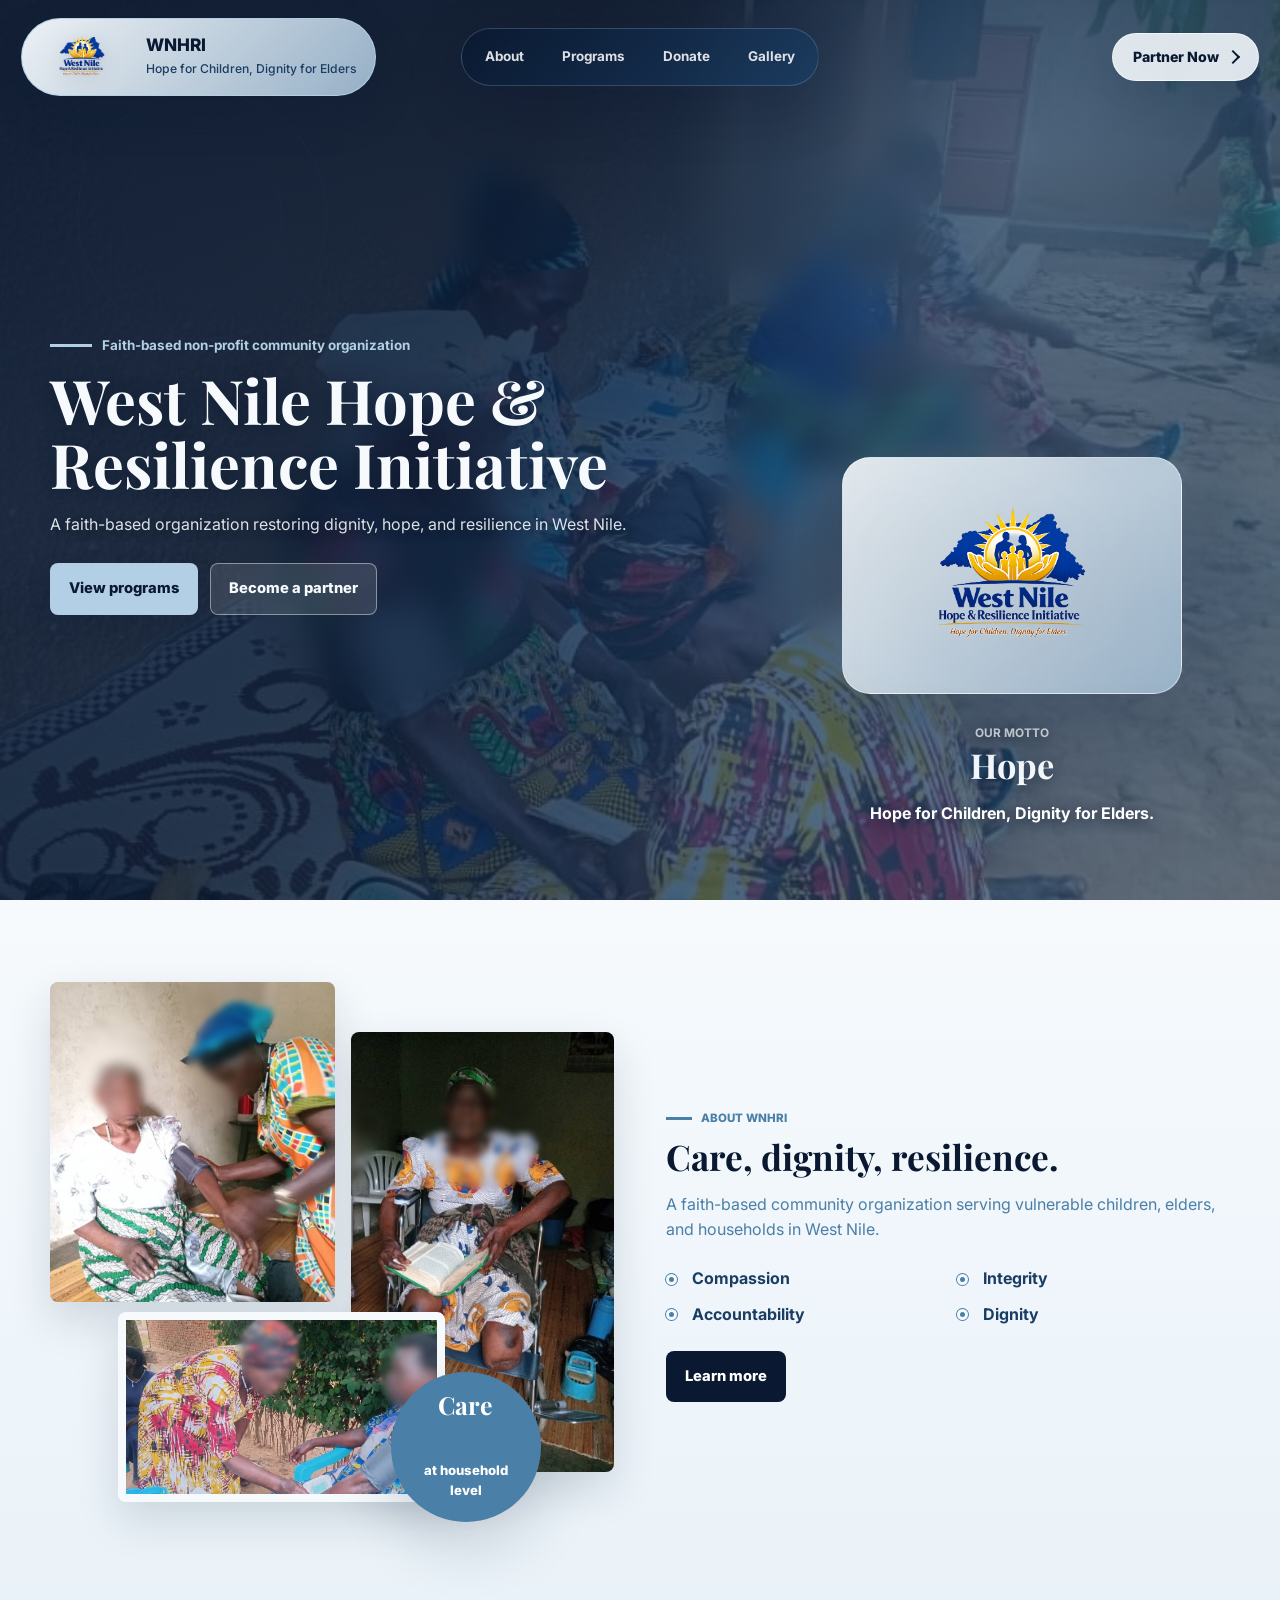
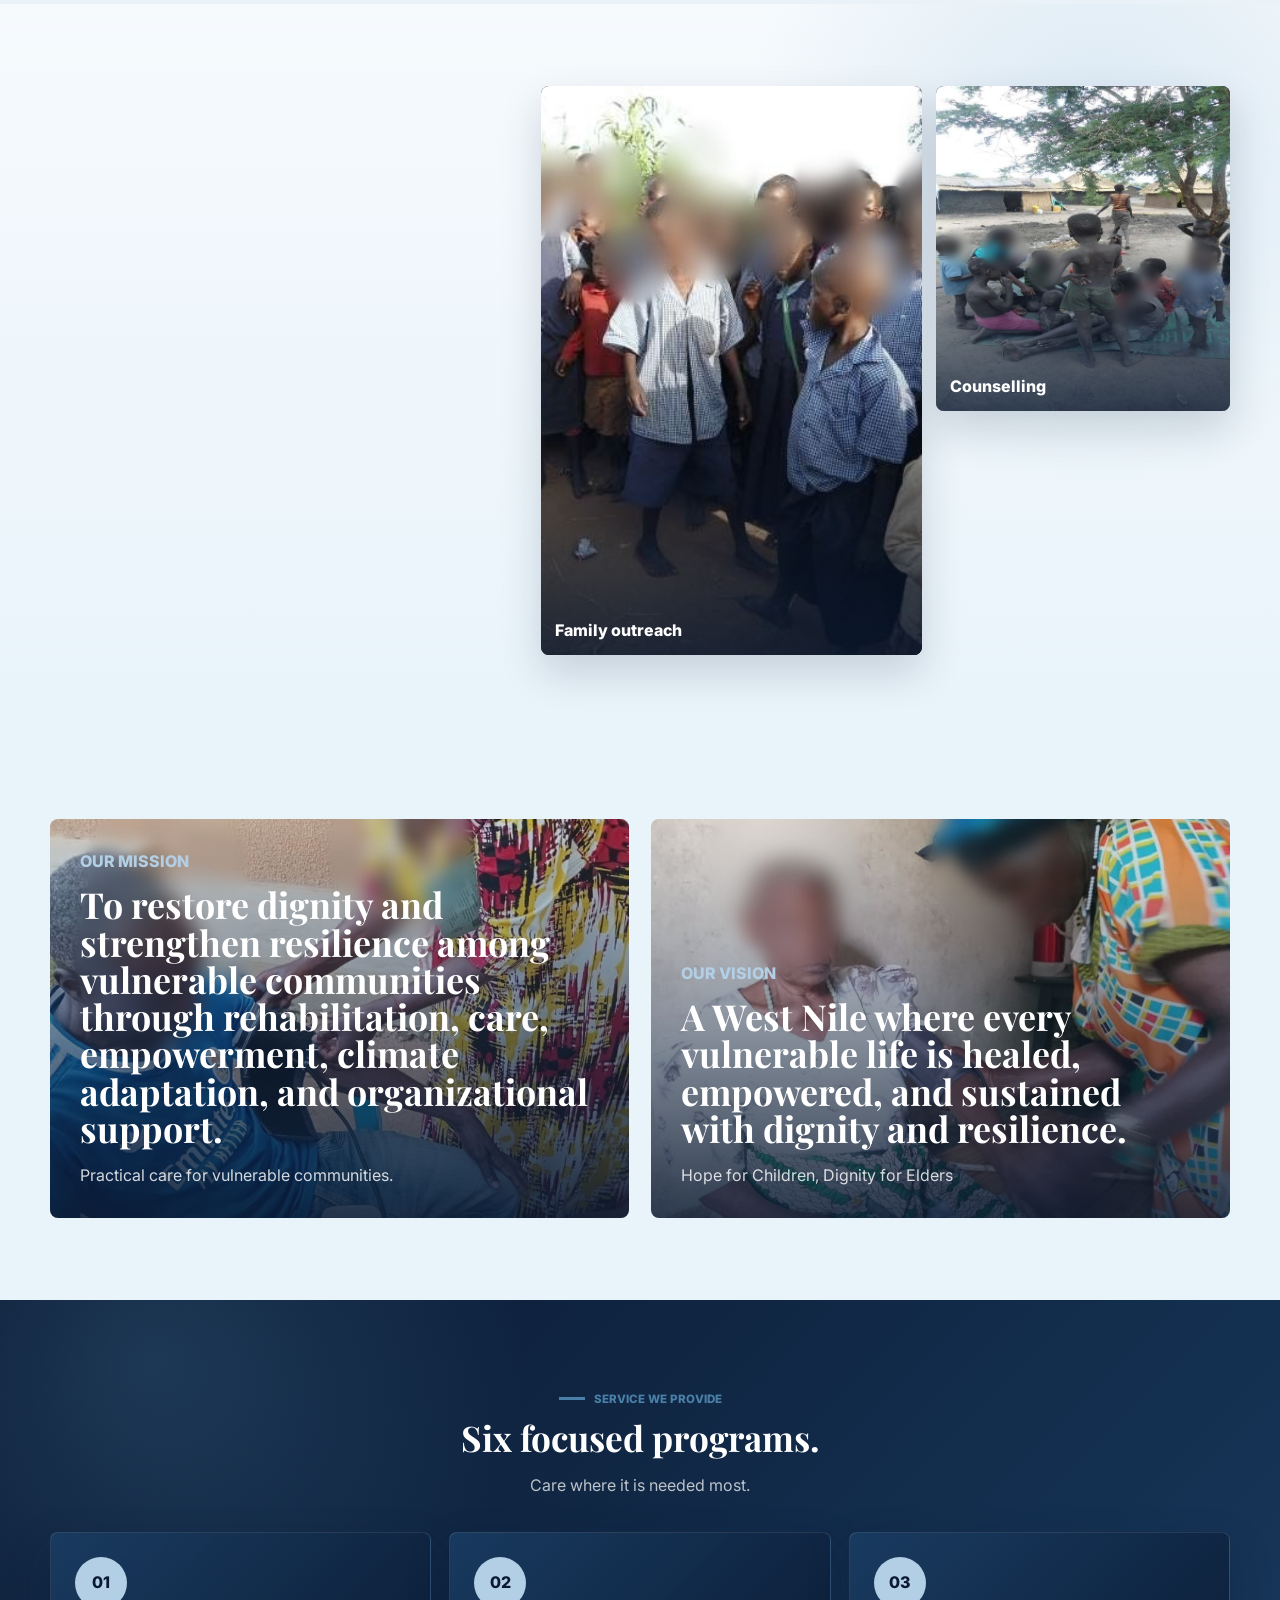
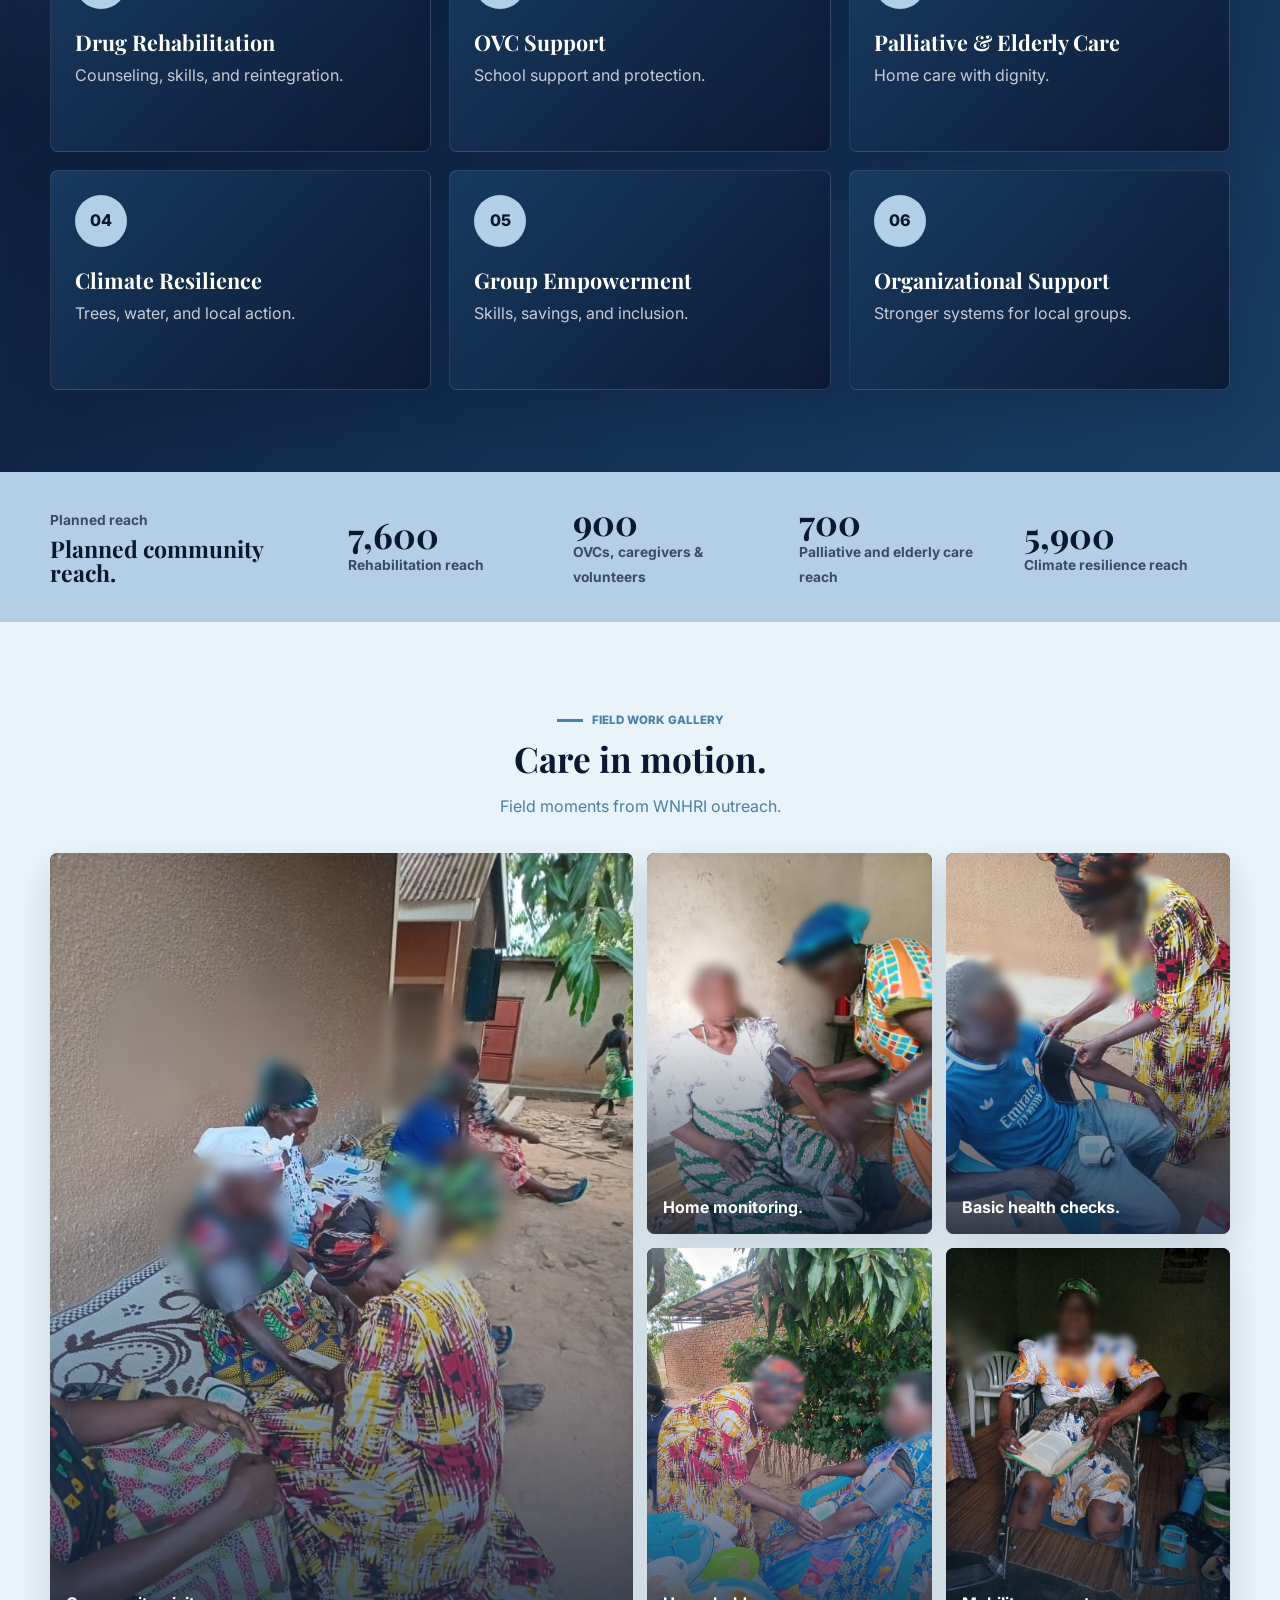
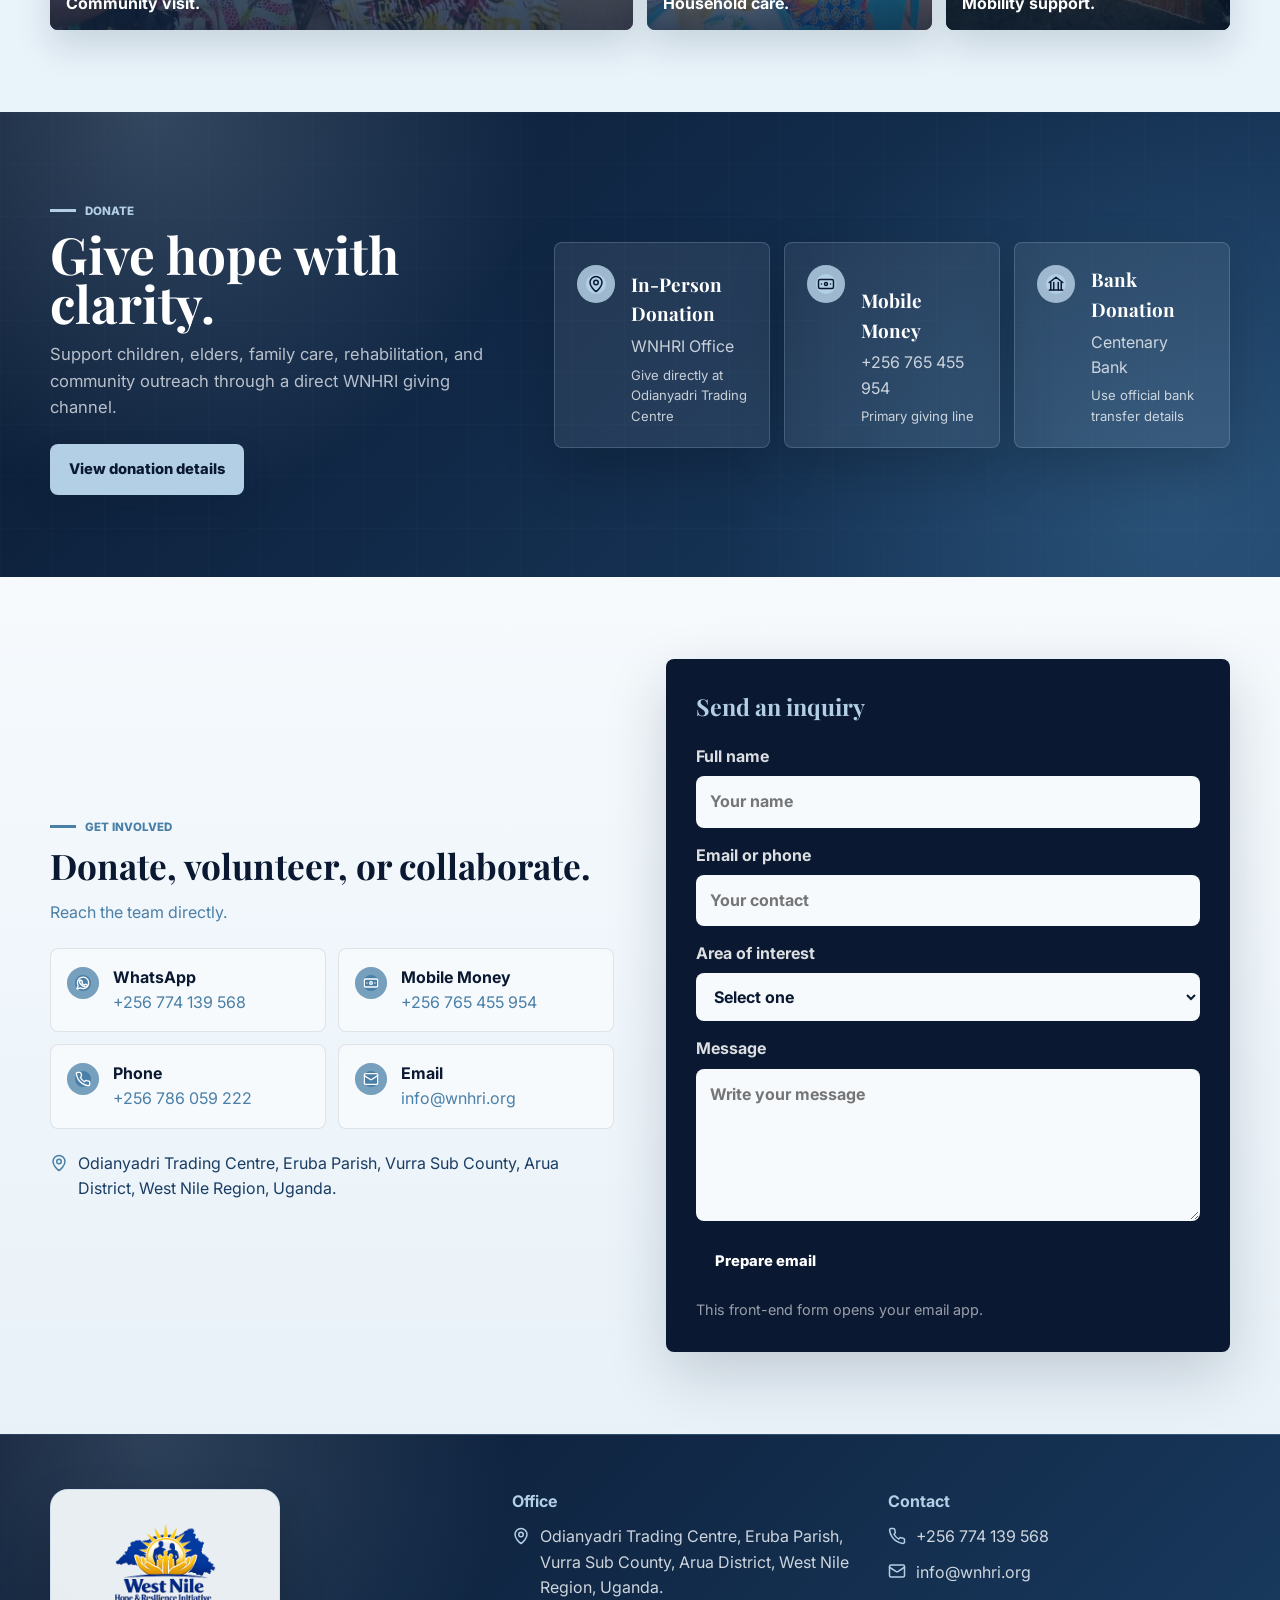
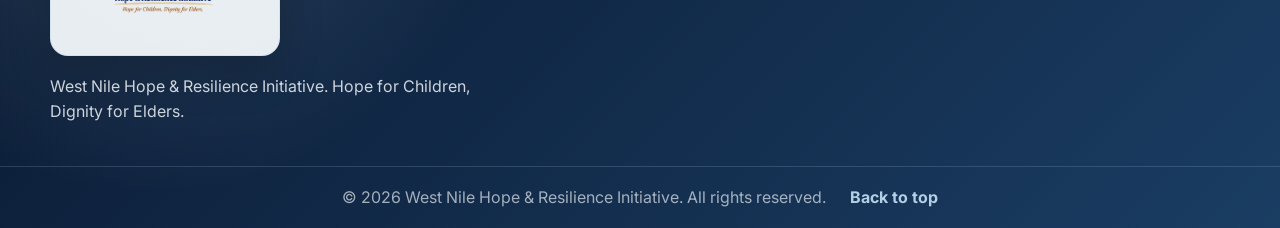
==== commit c1f129a3: "Improve face privacy in care photo" ====
--- a/index.html
+++ b/index.html
@@ -137,7 +137,7 @@
         <div class="image-collage reveal">
           <img class="collage-main" src="assets/gallery/home-care-woman.jpg?v=20260715-face-blur-9" alt="Home-based monitoring for an elderly woman" />
           <img class="collage-tall" src="assets/gallery/wheelchair-support-client.jpg?v=20260715-face-blur-9" alt="Wheelchair support for an elderly client" />
-          <img class="collage-small" src="assets/gallery/elderly-woman-checkup.jpg?v=20260715-face-blur-9" alt="Blood pressure check during community care" />
+          <img class="collage-small" src="assets/gallery/elderly-woman-checkup.jpg?v=20260720-face-cover-10" alt="Blood pressure check during community care" />
           <div class="collage-badge">
             <strong>Care</strong>
             <span>at household level</span>
@@ -262,7 +262,7 @@
           <figure class="gallery-large"><img src="assets/gallery/community-home-visit.jpg?v=20260715-face-blur-9" alt="Community home visit with elderly women" /><figcaption>Community visit.</figcaption></figure>
           <figure><img src="assets/gallery/home-care-woman.jpg?v=20260715-face-blur-9" alt="Taking a blood pressure reading during a home visit" /><figcaption>Home monitoring.</figcaption></figure>
           <figure><img src="assets/gallery/elderly-man-checkup.jpg?v=20260715-face-blur-9" alt="Blood pressure check for an elderly man" /><figcaption>Basic health checks.</figcaption></figure>
-          <figure><img src="assets/gallery/elderly-woman-checkup.jpg?v=20260715-face-blur-9" alt="Caregiver taking a blood pressure reading" /><figcaption>Household care.</figcaption></figure>
+          <figure><img src="assets/gallery/elderly-woman-checkup.jpg?v=20260720-face-cover-10" alt="Caregiver taking a blood pressure reading" /><figcaption>Household care.</figcaption></figure>
           <figure><img src="assets/gallery/wheelchair-support-client.jpg?v=20260715-face-blur-9" alt="Palliative client supported with a wheelchair" /><figcaption>Mobility support.</figcaption></figure>
         </div>
       </div>
--- a/styles.css
+++ b/styles.css
@@ -527,6 +527,166 @@
   box-shadow: inset 0 0 0 3px var(--paper), 0 0 0 1px var(--orange);
 }
 
+.about-intro { background: var(--paper); }
+.about-followup { margin-top: 16px !important; }
+.about-aim {
+  margin-top: 28px;
+  padding: 20px 22px;
+  background: var(--mist);
+  border-left: 4px solid var(--orange);
+  border-radius: var(--radius);
+}
+.about-aim span {
+  display: block;
+  margin-bottom: 5px;
+  color: var(--orange);
+  font-size: 0.72rem;
+  font-weight: 800;
+  letter-spacing: 0.08em;
+  text-transform: uppercase;
+}
+.about-aim strong { color: var(--charcoal-2); }
+
+.purpose-section { background: var(--mist); }
+.purpose-grid {
+  display: grid;
+  grid-template-columns: repeat(2, minmax(0, 1fr));
+  gap: 20px;
+}
+.purpose-card {
+  position: relative;
+  min-height: 350px;
+  display: flex;
+  flex-direction: column;
+  justify-content: flex-end;
+  padding: 34px;
+  overflow: hidden;
+  color: white;
+  border-radius: var(--radius);
+  box-shadow: var(--shadow);
+}
+.vision-card {
+  background: linear-gradient(180deg, rgba(10,25,49,.10), rgba(10,25,49,.92)), url("assets/gallery/community-home-visit.jpg") center / cover;
+}
+.mission-card {
+  background: linear-gradient(180deg, rgba(10,25,49,.08), rgba(10,25,49,.92)), url("assets/gallery/field-stories/community-dialogue-gathering.jpg") center / cover;
+}
+.purpose-number {
+  position: absolute;
+  top: 18px;
+  right: 24px;
+  color: rgba(255,255,255,.18);
+  font-family: var(--font-heading);
+  font-size: 4.5rem;
+  font-weight: 700;
+  line-height: 1;
+}
+.purpose-label {
+  color: var(--gold);
+  font-size: .75rem;
+  font-weight: 800;
+  letter-spacing: .1em;
+  text-transform: uppercase;
+}
+.purpose-card h3 {
+  max-width: 520px;
+  margin: 10px 0 0;
+  font-family: var(--font-heading);
+  font-size: clamp(1.35rem, 2vw, 1.9rem);
+  line-height: 1.25;
+}
+
+.values-section { background: var(--paper); }
+.values-layout {
+  display: grid;
+  grid-template-columns: .8fr 1.2fr;
+  gap: 64px;
+  align-items: center;
+}
+.values-layout blockquote {
+  margin: 28px 0 0;
+  color: var(--charcoal-2);
+  font-family: var(--font-heading);
+  font-size: 1.35rem;
+  font-weight: 700;
+}
+.values-grid {
+  display: grid;
+  grid-template-columns: repeat(2, minmax(0, 1fr));
+  gap: 12px;
+}
+.value-item {
+  min-height: 110px;
+  display: flex;
+  align-items: center;
+  gap: 16px;
+  padding: 20px;
+  background: var(--cream);
+  border: 1px solid var(--line);
+  border-radius: var(--radius);
+}
+.value-item:last-child { grid-column: 1 / -1; }
+.value-item span {
+  flex: 0 0 auto;
+  color: var(--orange);
+  font-family: var(--font-heading);
+  font-size: 1.5rem;
+  font-weight: 700;
+}
+.value-item strong { color: var(--charcoal-2); }
+
+.approach-section {
+  color: white;
+  background: linear-gradient(135deg, var(--charcoal), var(--charcoal-2));
+}
+.approach-section .section-heading h2 { color: white; }
+.approach-grid {
+  display: grid;
+  grid-template-columns: repeat(4, minmax(0, 1fr));
+  gap: 14px;
+}
+.approach-grid article {
+  min-height: 270px;
+  padding: 26px;
+  background: rgba(246,250,253,.06);
+  border: 1px solid rgba(179,207,229,.18);
+  border-radius: var(--radius);
+}
+.approach-grid article > span {
+  color: var(--gold);
+  font-family: var(--font-heading);
+  font-size: 2rem;
+  font-weight: 700;
+}
+.approach-grid h3 {
+  margin: 42px 0 10px;
+  color: white;
+  font-family: var(--font-heading);
+  font-size: 1.35rem;
+}
+.approach-grid p { margin: 0; color: rgba(255,255,255,.7); }
+
+.home-section { background: var(--mist); }
+.home-card {
+  display: flex;
+  align-items: center;
+  justify-content: space-between;
+  gap: 36px;
+  padding: 42px;
+  background: var(--paper);
+  border: 1px solid var(--line);
+  border-radius: var(--radius);
+  box-shadow: 0 18px 44px rgba(10,25,49,.10);
+}
+.home-card h2 {
+  margin: 10px 0;
+  color: var(--ink);
+  font-family: var(--font-heading);
+  font-size: clamp(1.75rem, 2.75vw, 2.65rem);
+}
+.home-card p { max-width: 760px; margin: 0; color: var(--muted); }
+.home-card .btn { flex: 0 0 auto; }
+
 .children-section {
   background:
     radial-gradient(circle at 86% 18%, rgba(179, 207, 229, 0.40), transparent 28%),
@@ -1367,6 +1527,8 @@
     min-height: 360px;
   }
   .footer-grid { grid-template-columns: 1fr 1fr; }
+  .values-layout { grid-template-columns: 1fr; }
+  .approach-grid { grid-template-columns: repeat(2, minmax(0, 1fr)); }
 }
 
 @media (max-width: 760px) {
@@ -1444,6 +1606,7 @@
   .hero-panel img { width: min(240px, 82%); }
   .program-grid,
   .identity-grid,
+  .purpose-grid,
   .metric-grid,
   .giving-grid,
   .donate-methods,
@@ -1451,6 +1614,12 @@
   .footer-grid {
     grid-template-columns: 1fr;
   }
+  .values-grid,
+  .approach-grid { grid-template-columns: 1fr; }
+  .value-item:last-child { grid-column: auto; }
+  .purpose-card { min-height: 390px; padding: 26px; }
+  .home-card { align-items: flex-start; flex-direction: column; padding: 28px; }
+  .home-card .btn { width: 100%; }
   .donate-note-inner {
     grid-template-columns: 1fr;
   }
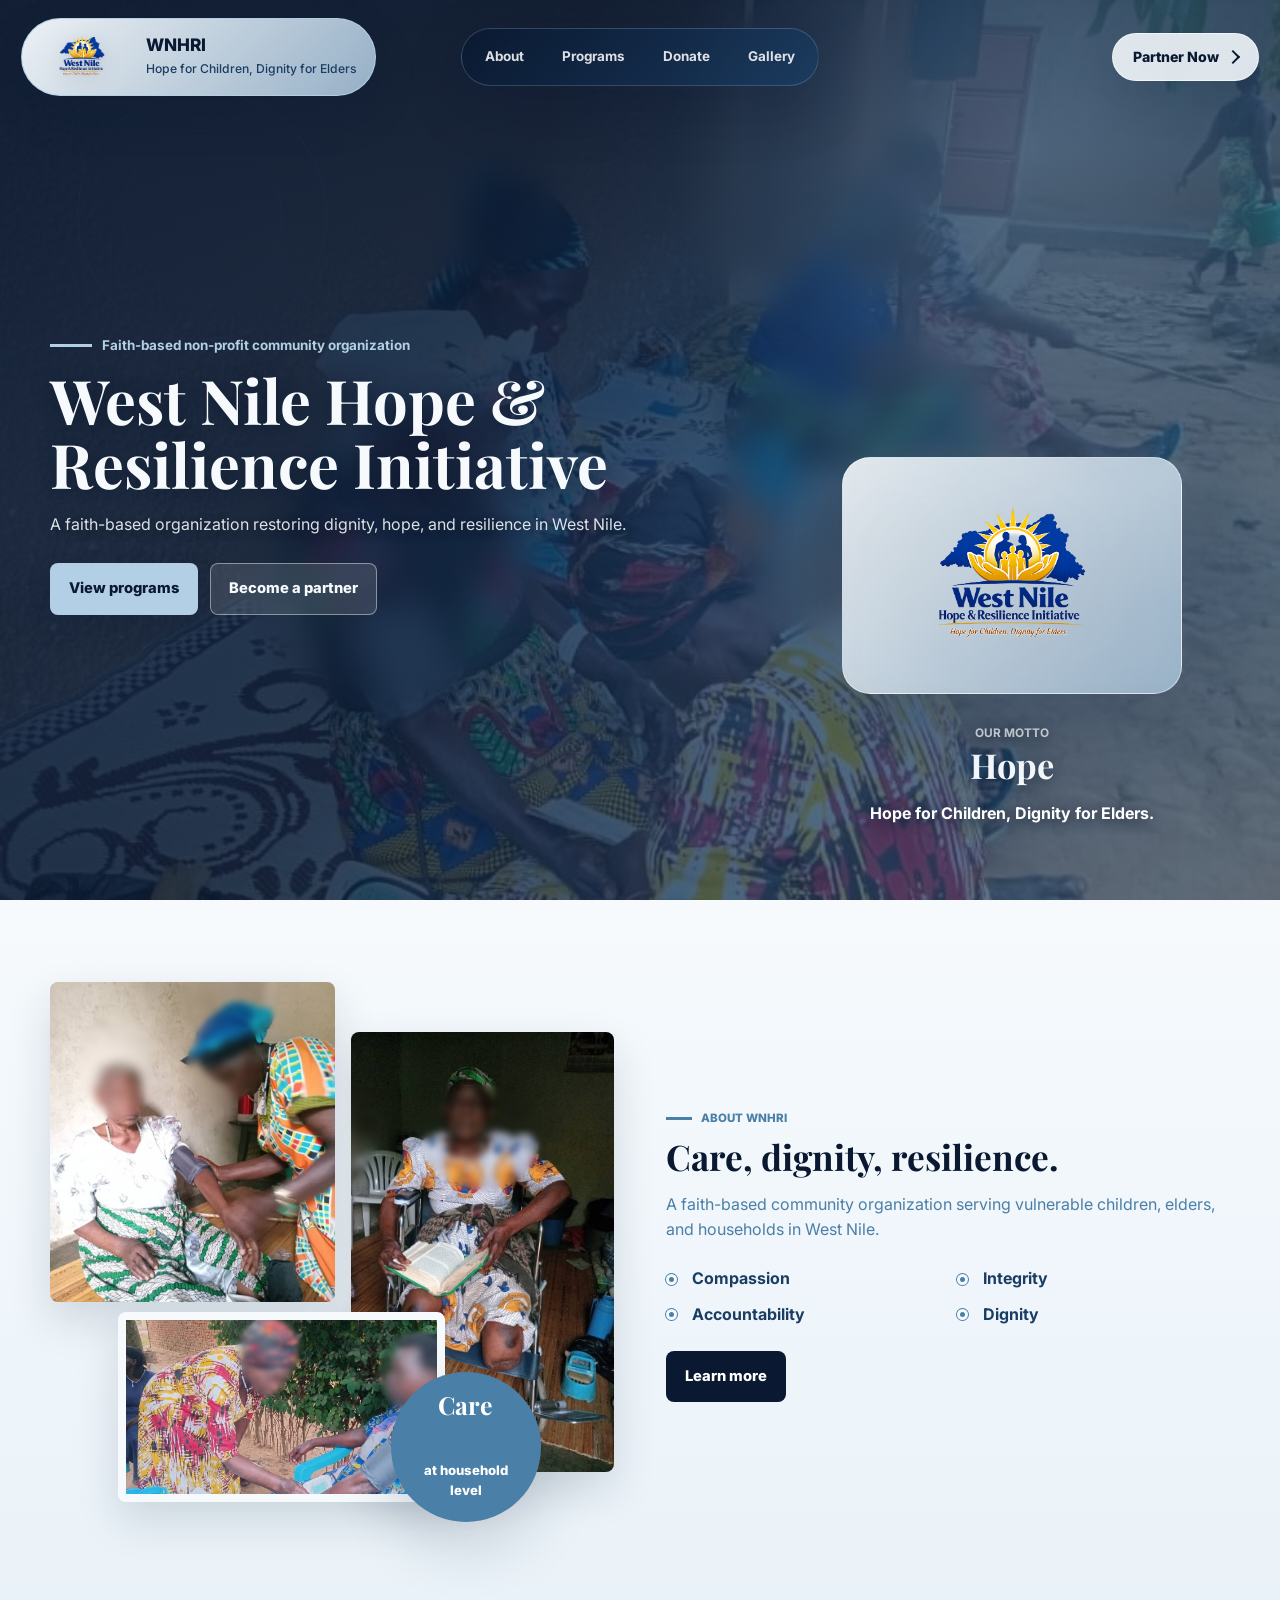
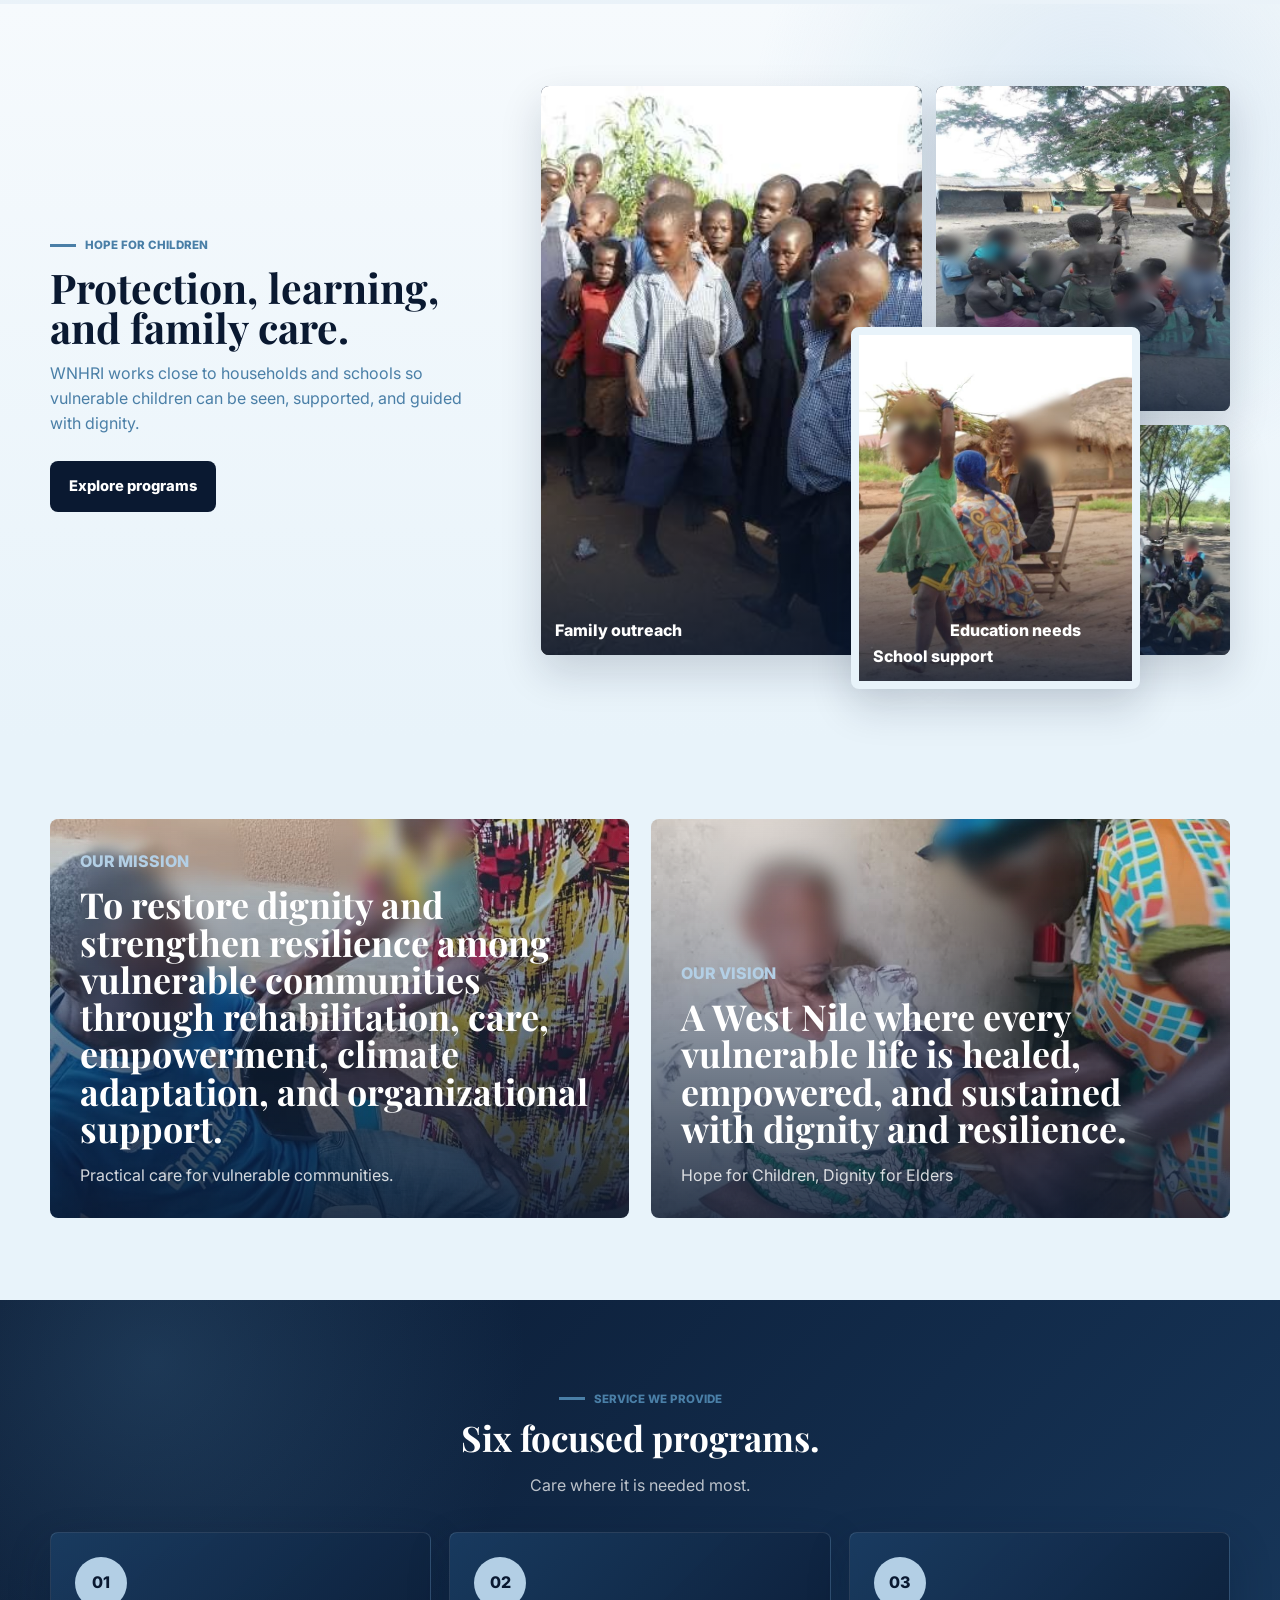
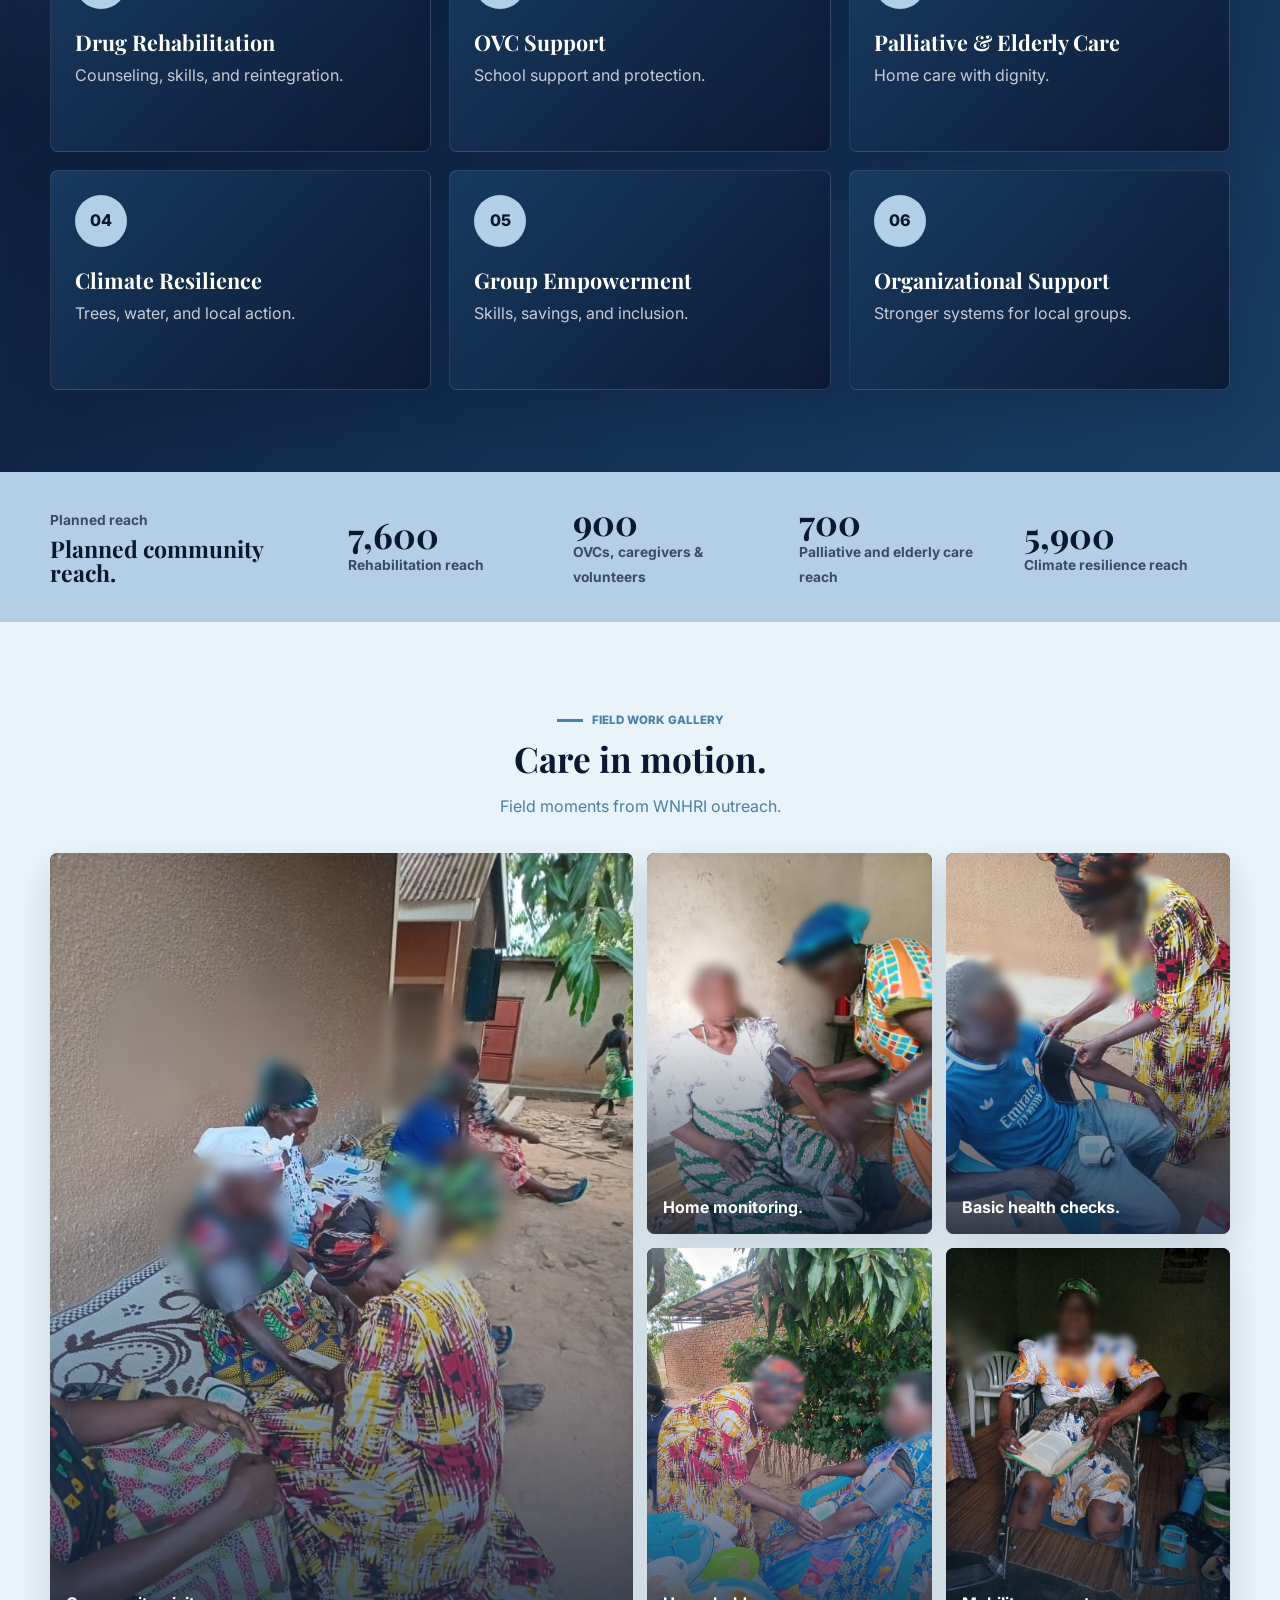
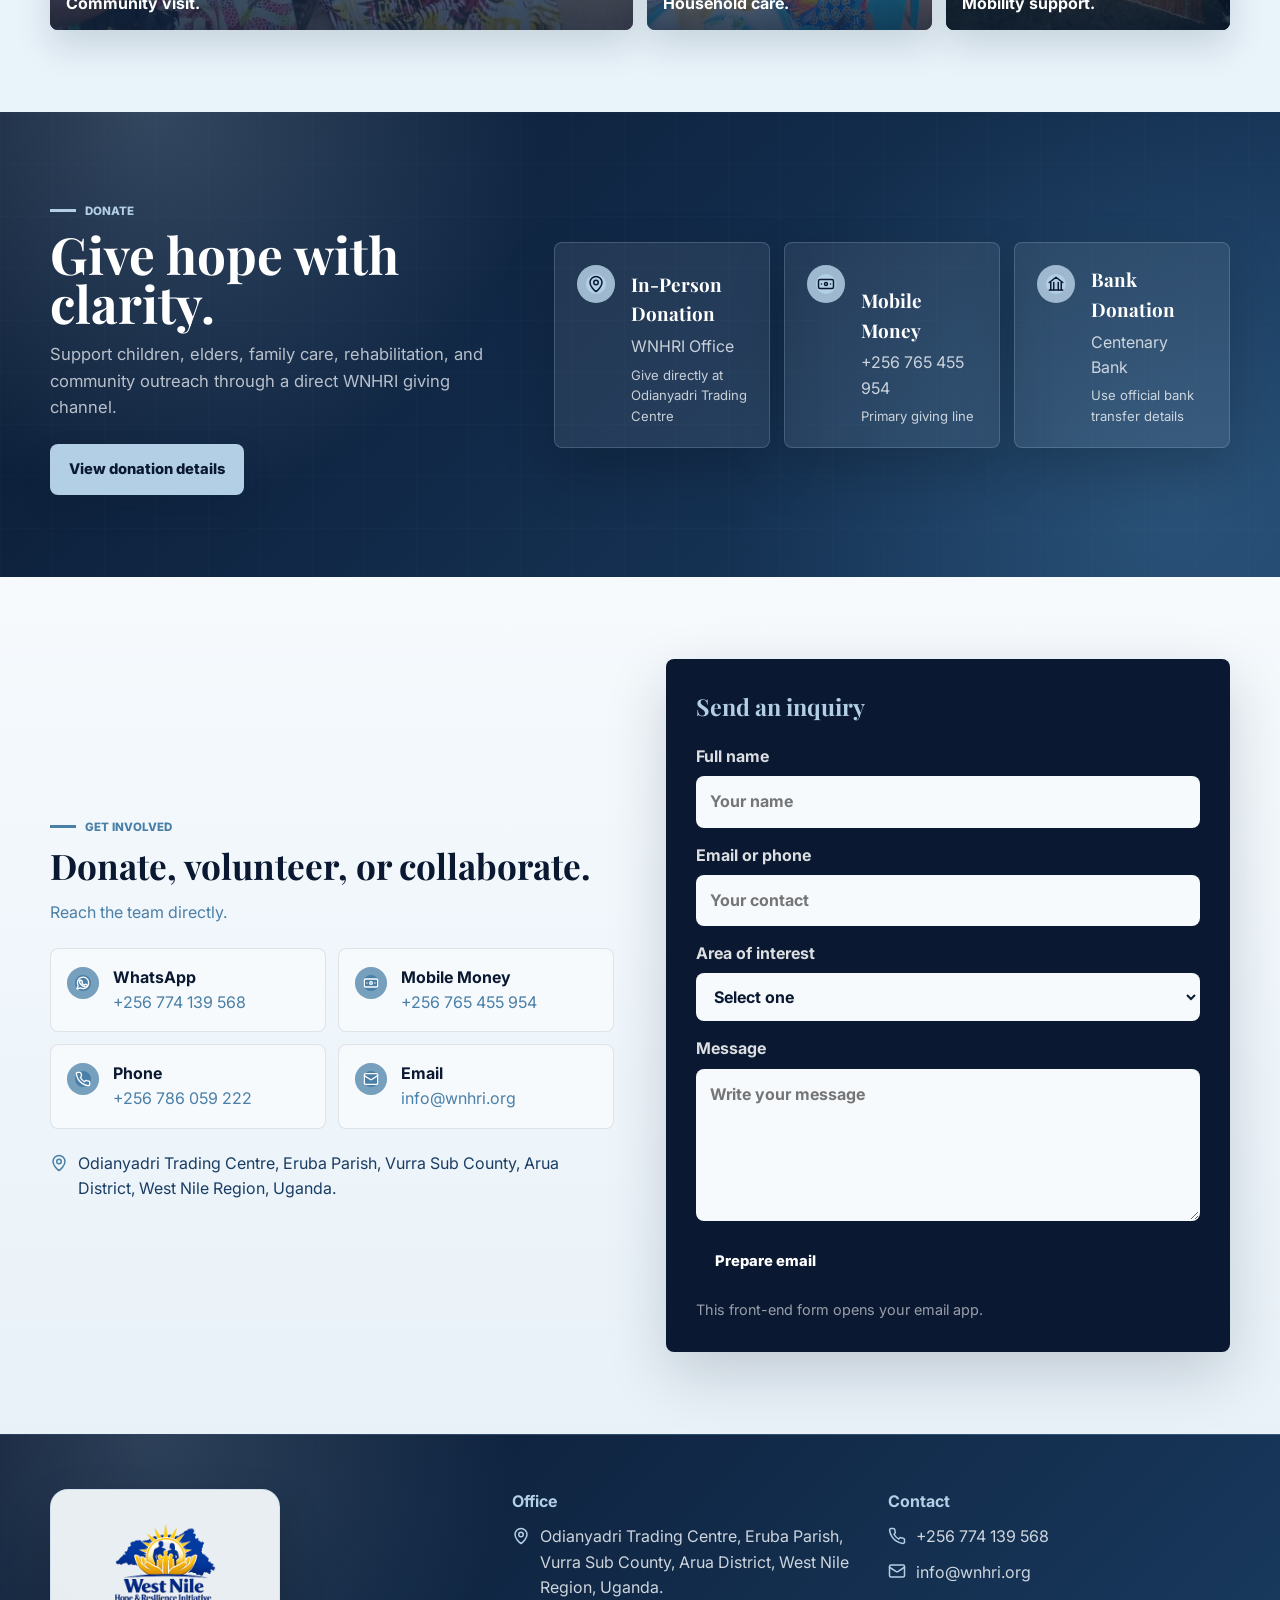
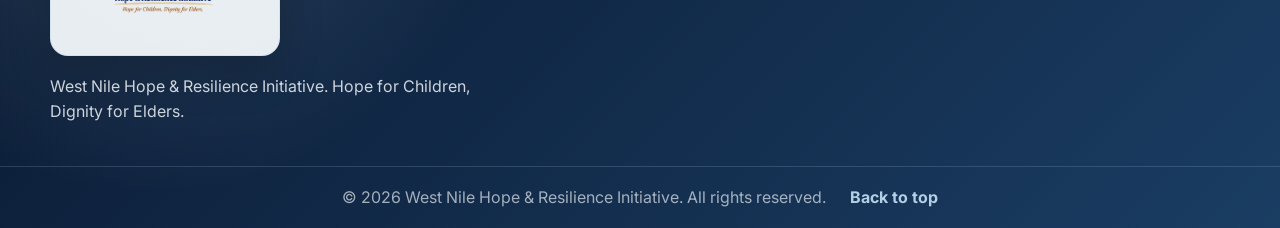
==== commit 82f76edb: "Restore original children outreach photo" ====
--- a/index.html
+++ b/index.html
@@ -171,7 +171,7 @@
         </div>
 
         <div class="children-collage reveal-group" aria-label="Children and family support photos">
-          <figure class="child-photo child-feature"><img src="assets/gallery/field-stories/children-family-outreach.jpg?v=20260715-face-blur-9" alt="Children and families gathered during WNHRI outreach" /><figcaption>Family outreach</figcaption></figure>
+          <figure class="child-photo child-feature"><img src="assets/gallery/field-stories/children-family-outreach.jpg?v=20260720-original-faces" alt="Children and families gathered during WNHRI outreach" /><figcaption>Family outreach</figcaption></figure>
           <figure class="child-photo"><img src="assets/gallery/field-stories/child-counselling-circle.jpg?v=20260715-face-blur-9" alt="Children seated in a counselling circle outdoors" /><figcaption>Counselling</figcaption></figure>
           <figure class="child-photo"><img src="assets/gallery/field-stories/learning-under-trees.jpg?v=20260715-face-blur-9" alt="Children learning under trees due to limited classrooms" /><figcaption>Education needs</figcaption></figure>
           <figure class="child-photo child-small"><img src="assets/gallery/field-stories/school-footwear-need.jpg?v=20260715-face-blur-9" alt="School-age child in need of footwear support" /><figcaption>School support</figcaption></figure>
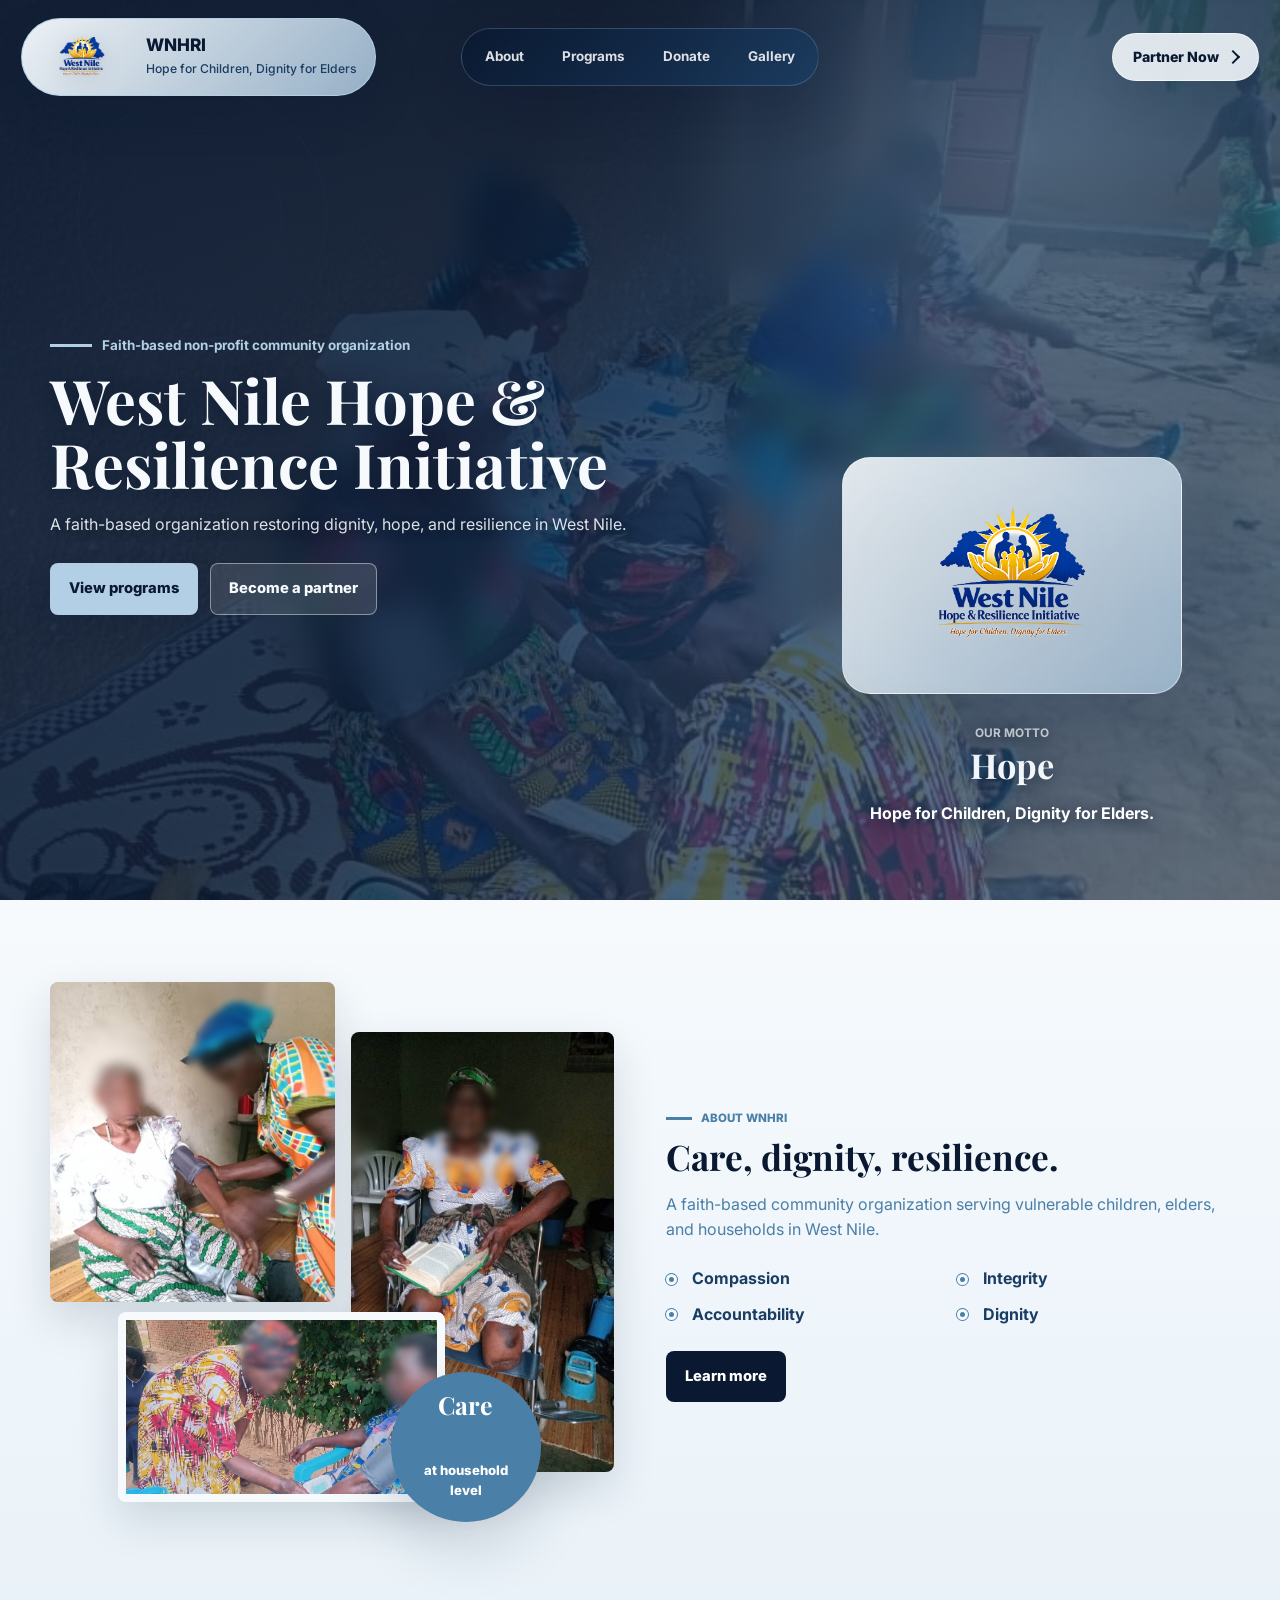
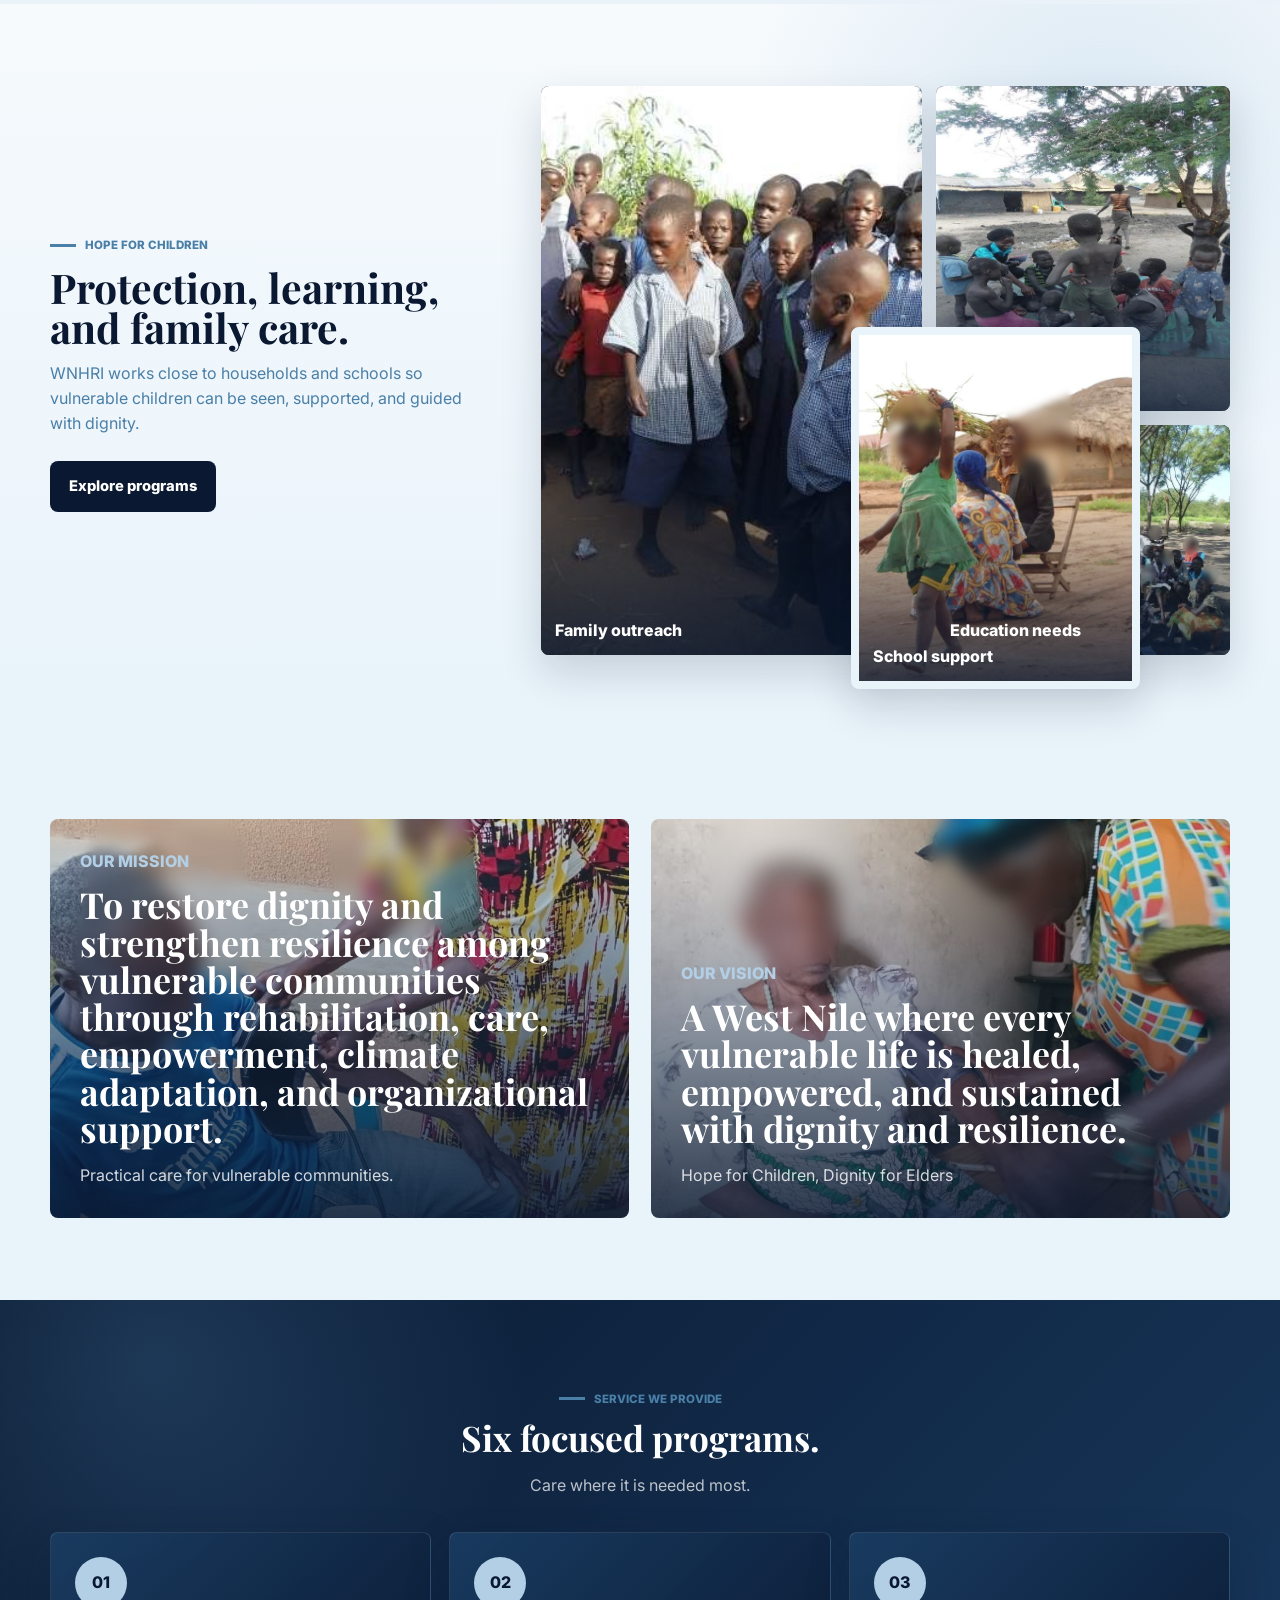
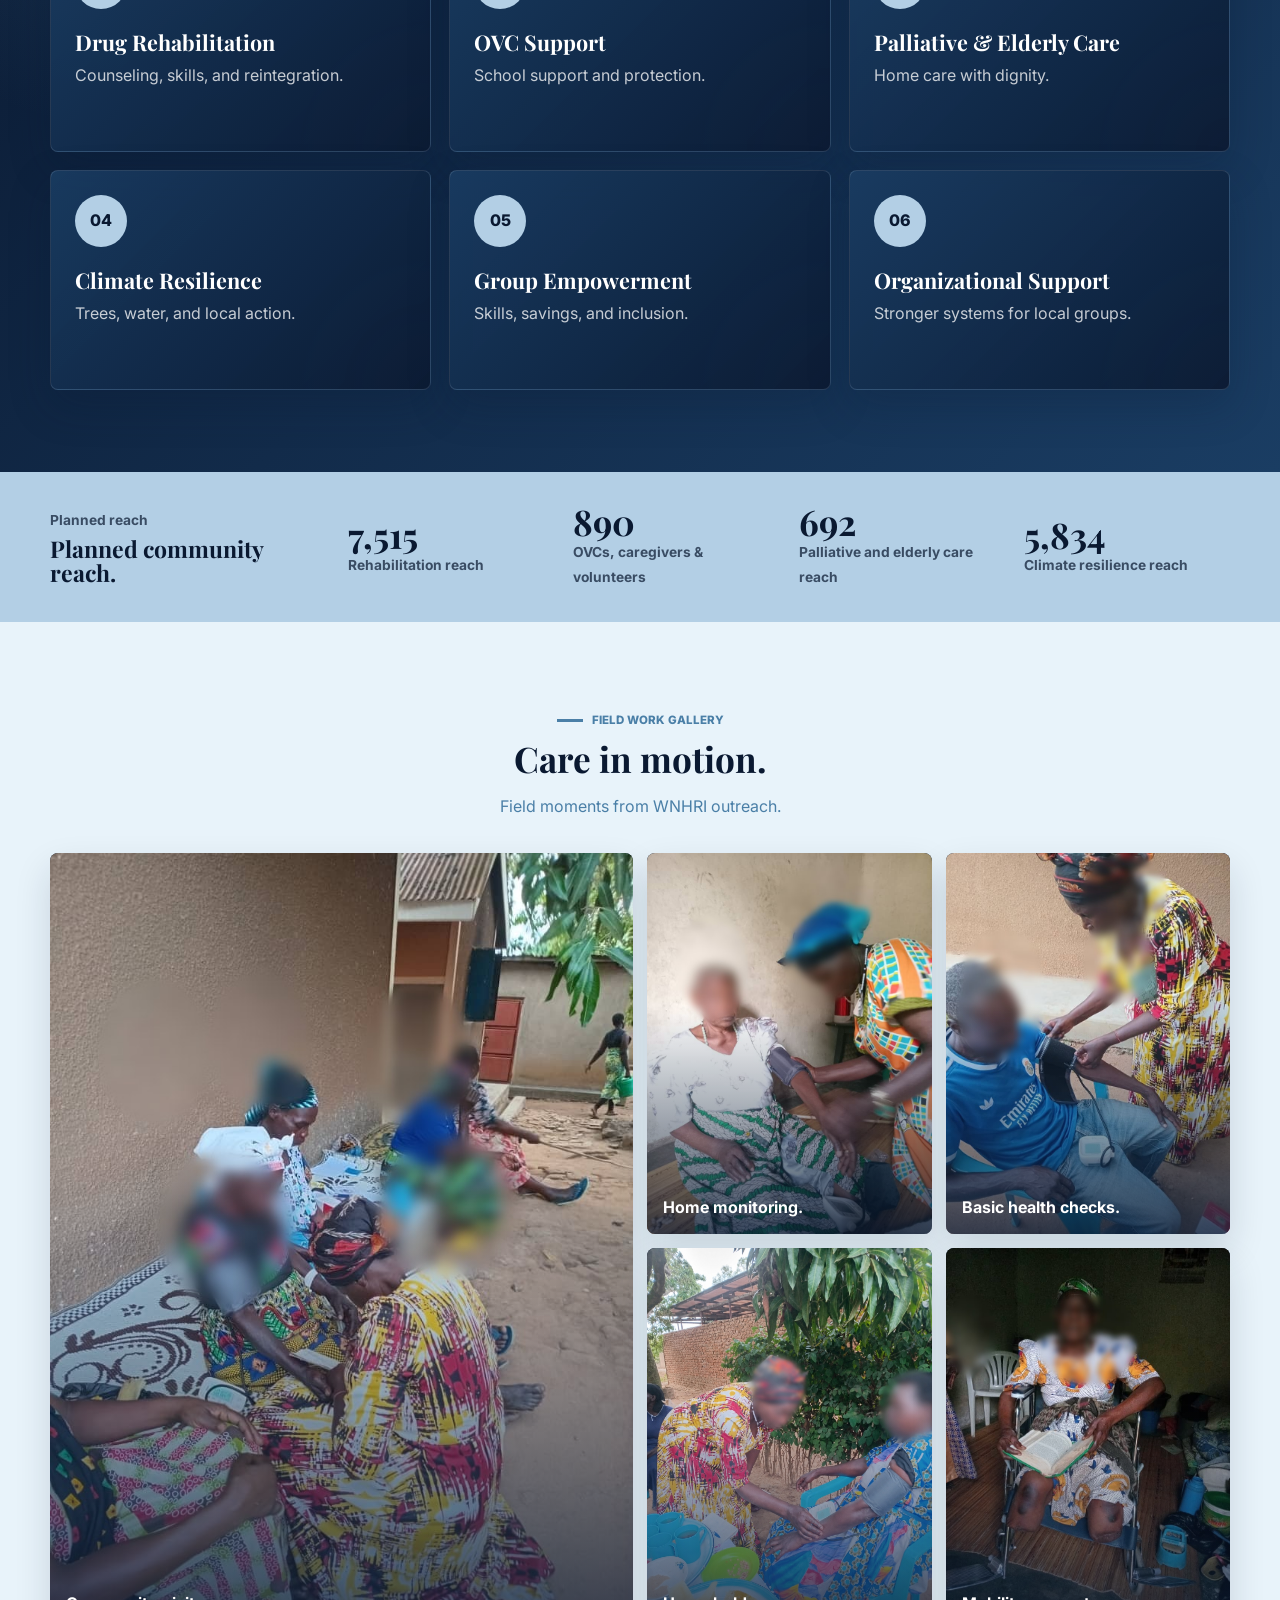
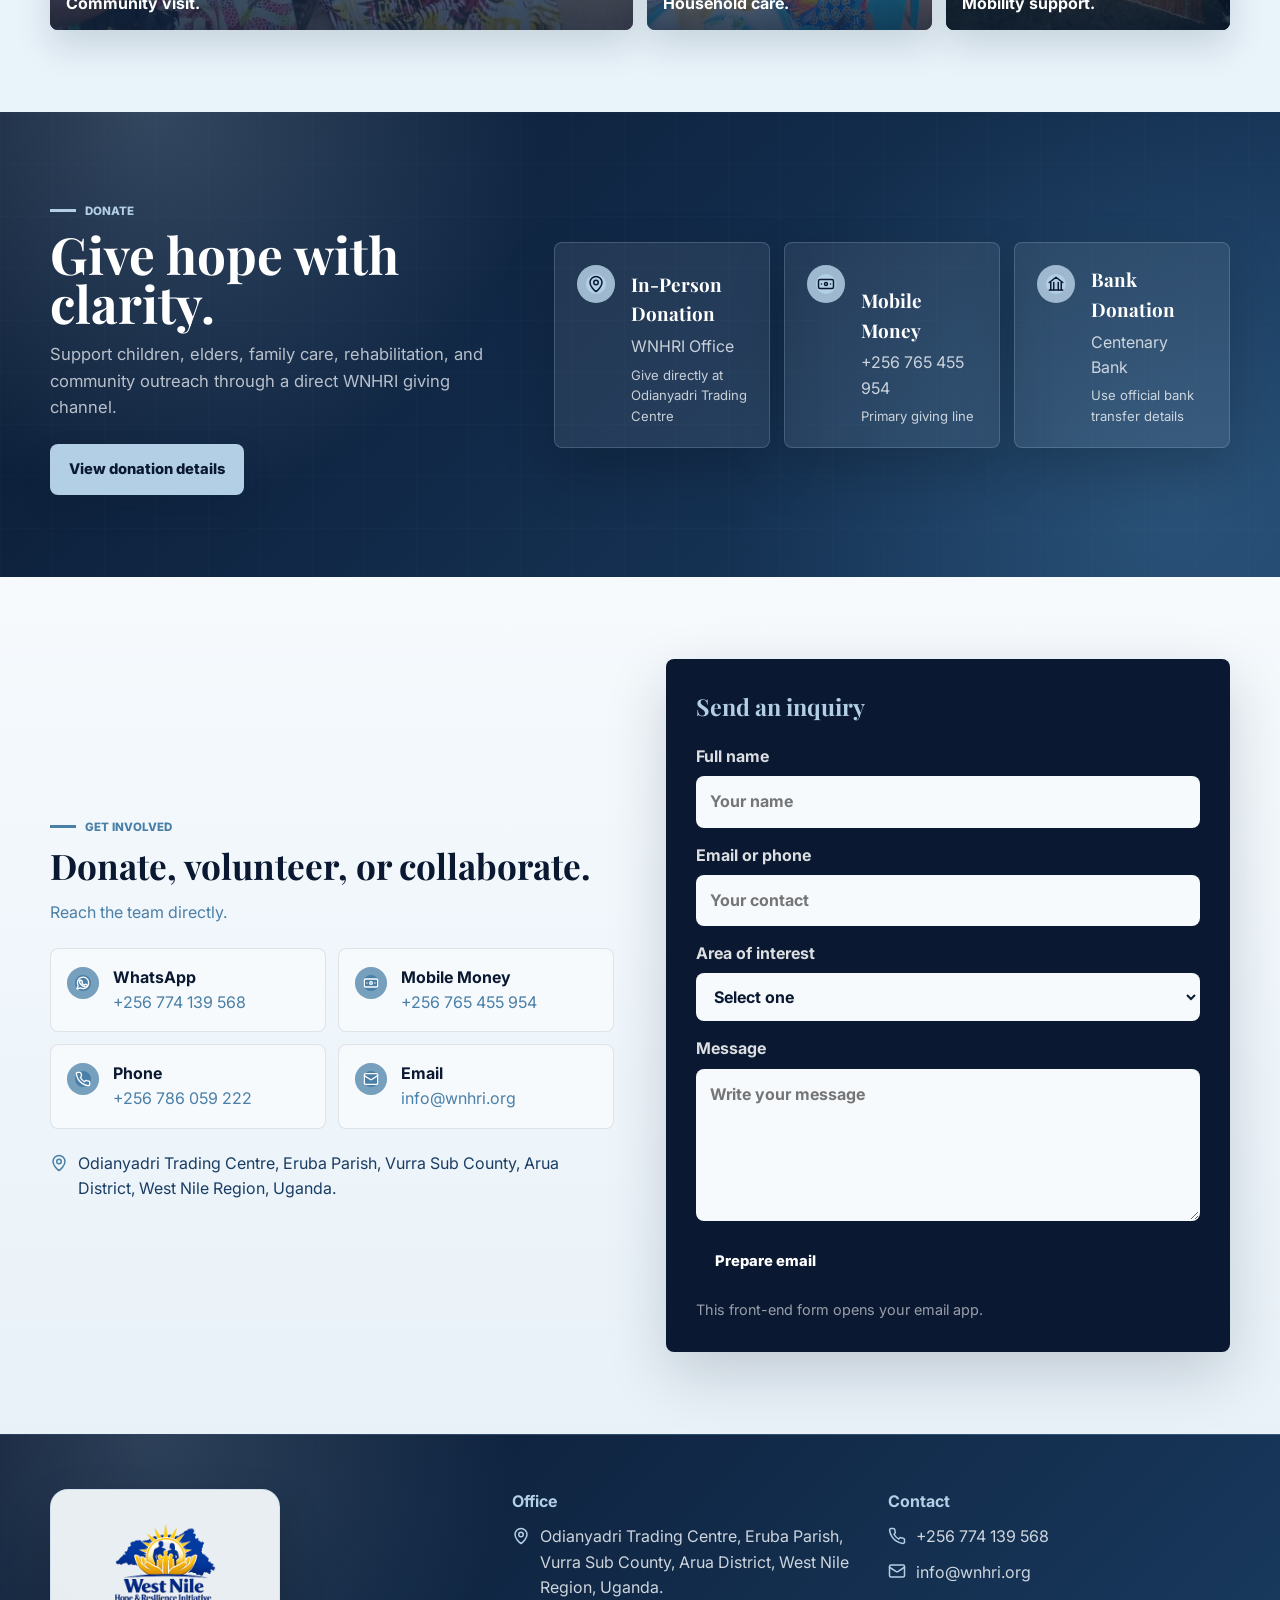
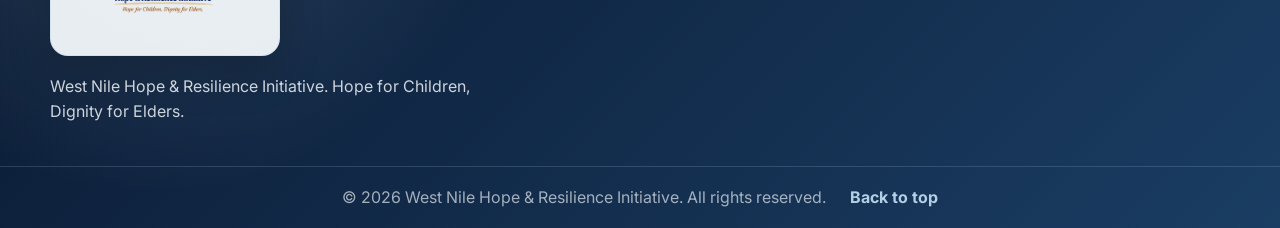
==== commit 6269a2d0: "Restore original child counselling photo" ====
--- a/index.html
+++ b/index.html
@@ -172,7 +172,7 @@
 
         <div class="children-collage reveal-group" aria-label="Children and family support photos">
           <figure class="child-photo child-feature"><img src="assets/gallery/field-stories/children-family-outreach.jpg?v=20260720-original-faces" alt="Children and families gathered during WNHRI outreach" /><figcaption>Family outreach</figcaption></figure>
-          <figure class="child-photo"><img src="assets/gallery/field-stories/child-counselling-circle.jpg?v=20260715-face-blur-9" alt="Children seated in a counselling circle outdoors" /><figcaption>Counselling</figcaption></figure>
+          <figure class="child-photo"><img src="assets/gallery/field-stories/child-counselling-circle.jpg?v=20260720-original-faces" alt="Children seated in a counselling circle outdoors" /><figcaption>Counselling</figcaption></figure>
           <figure class="child-photo"><img src="assets/gallery/field-stories/learning-under-trees.jpg?v=20260715-face-blur-9" alt="Children learning under trees due to limited classrooms" /><figcaption>Education needs</figcaption></figure>
           <figure class="child-photo child-small"><img src="assets/gallery/field-stories/school-footwear-need.jpg?v=20260715-face-blur-9" alt="School-age child in need of footwear support" /><figcaption>School support</figcaption></figure>
         </div>
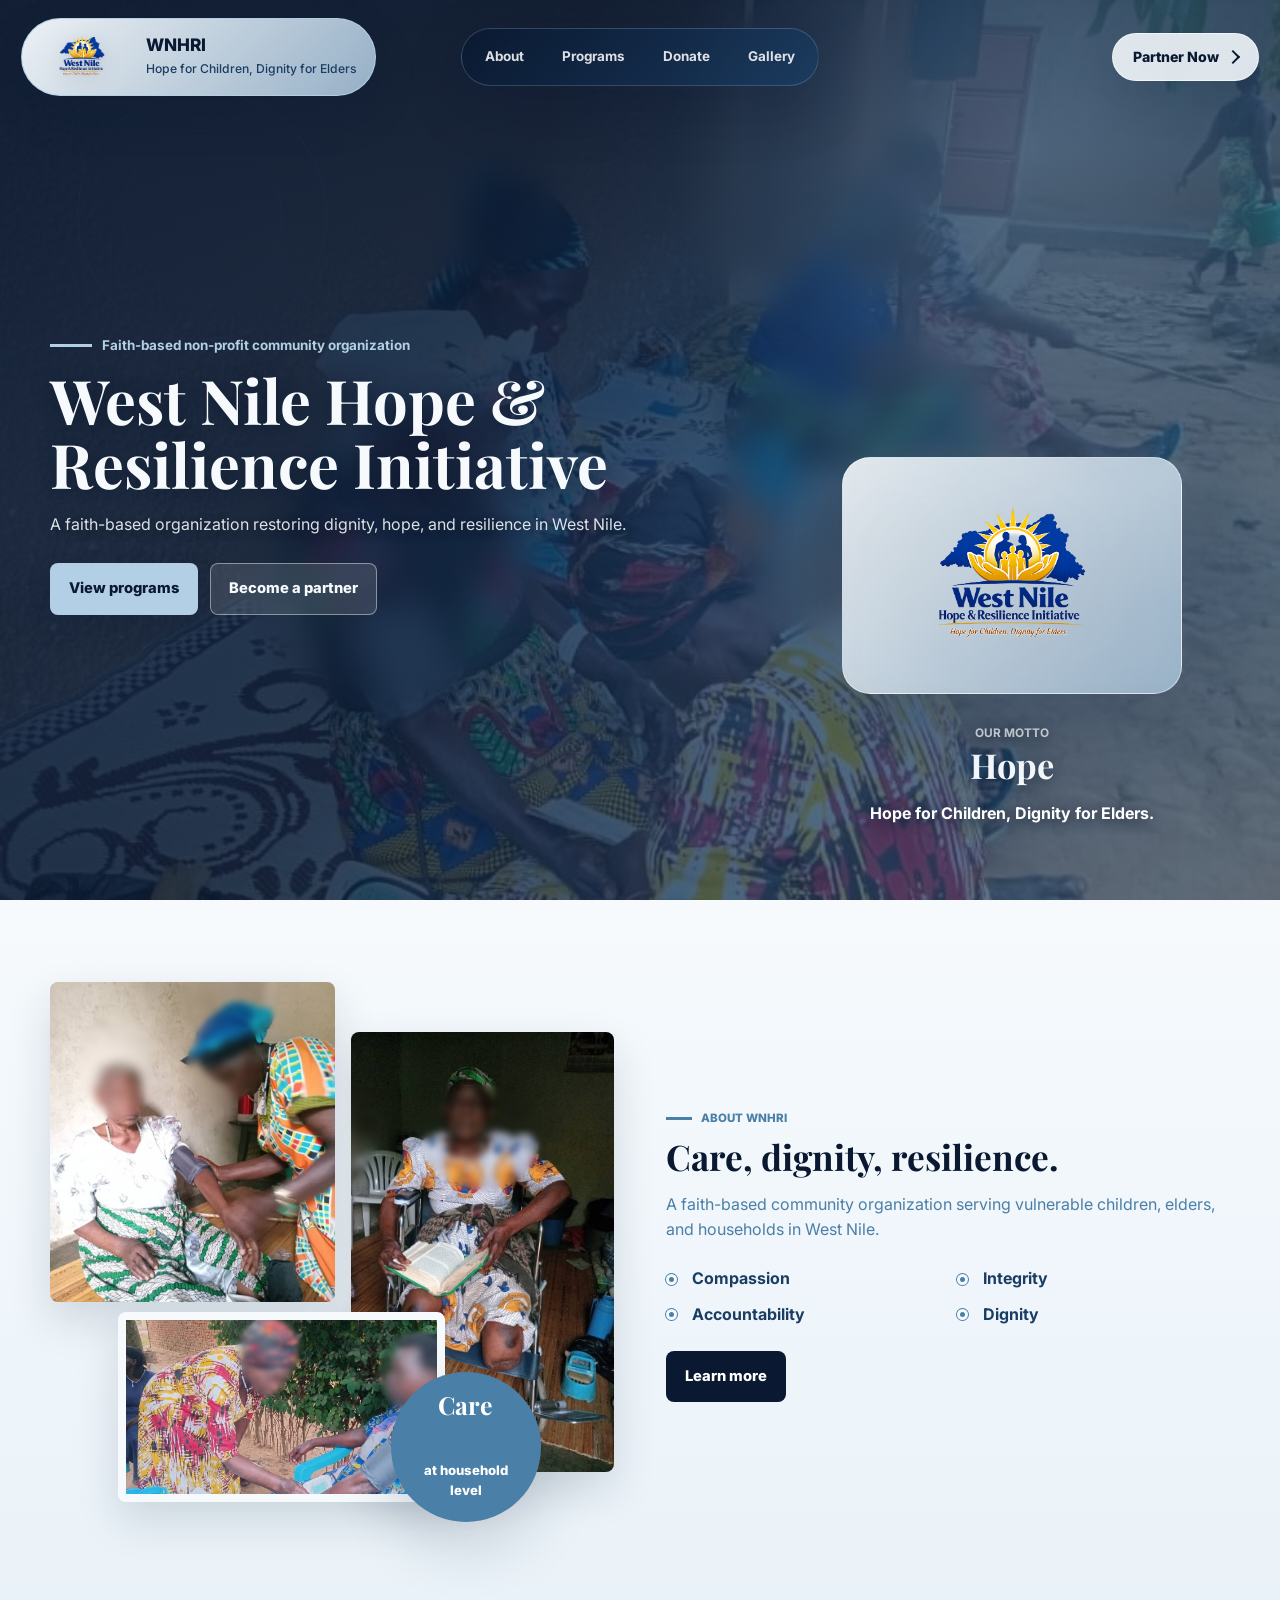
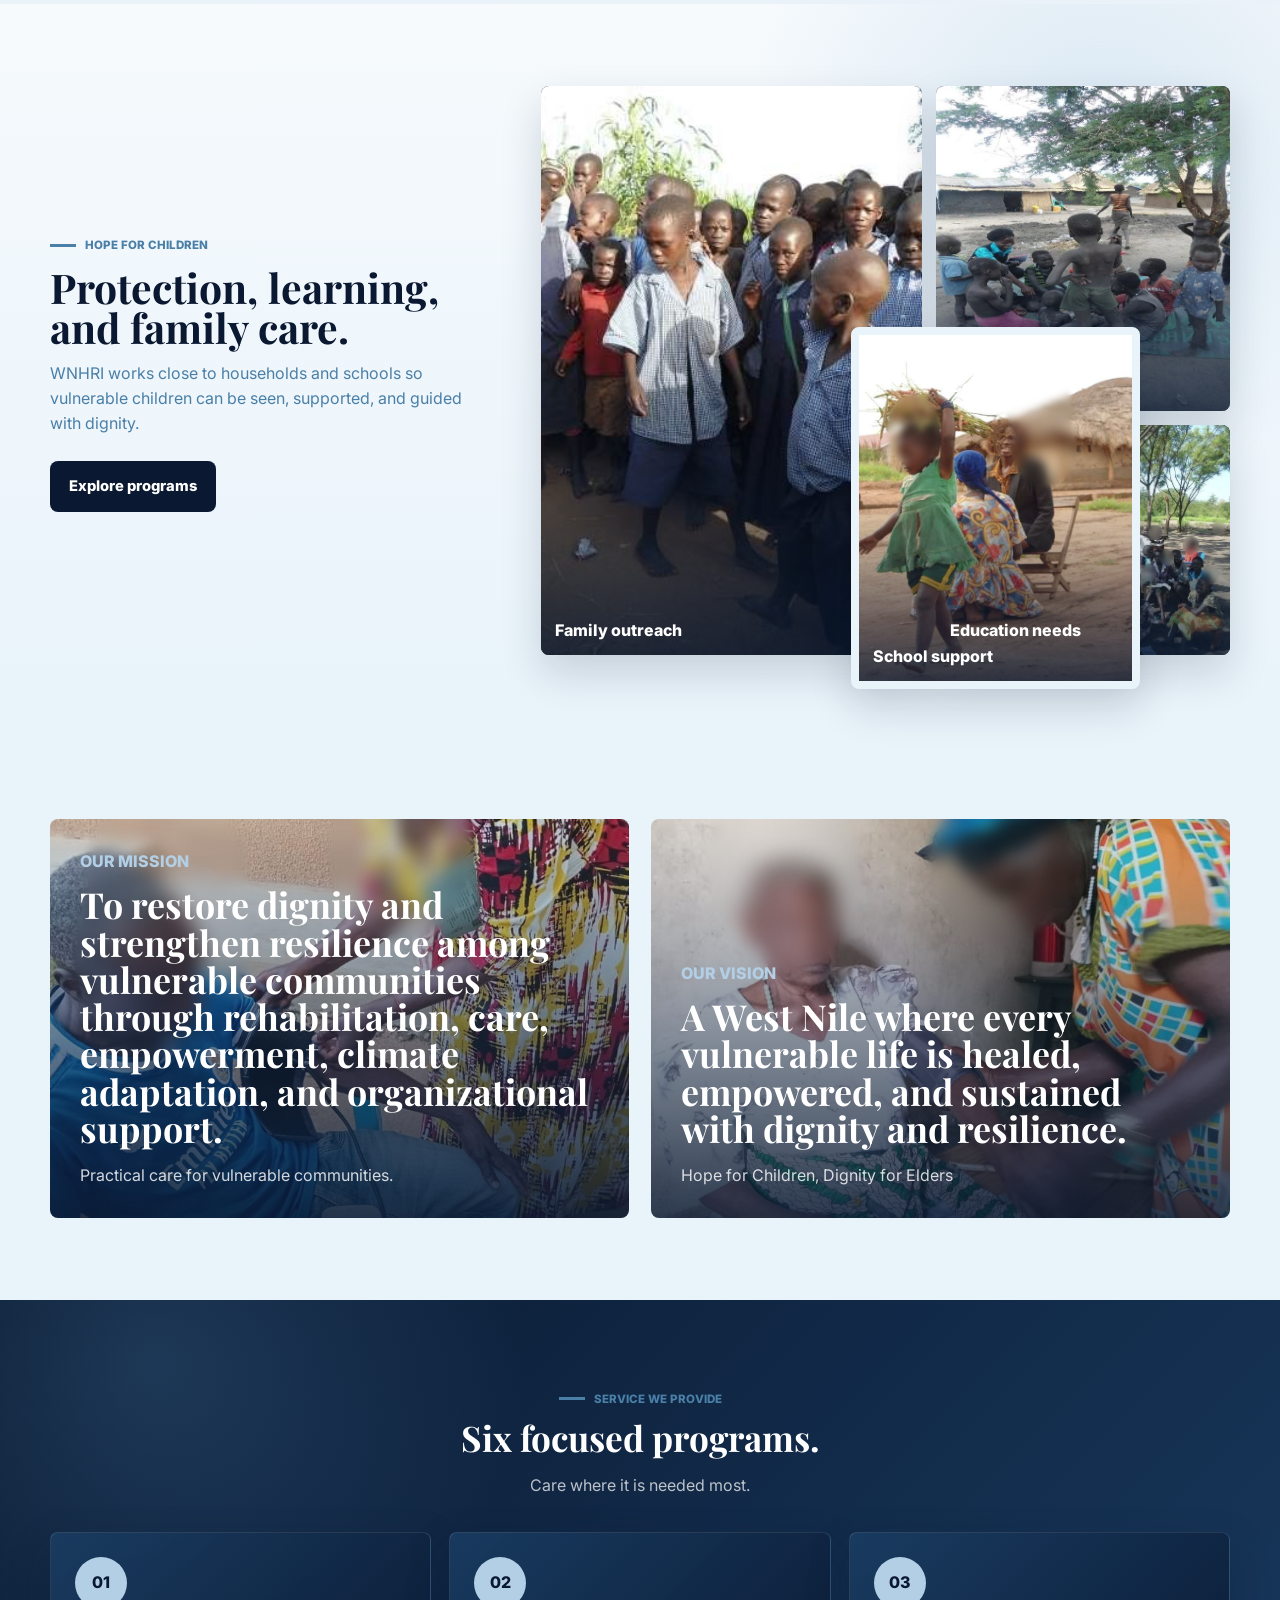
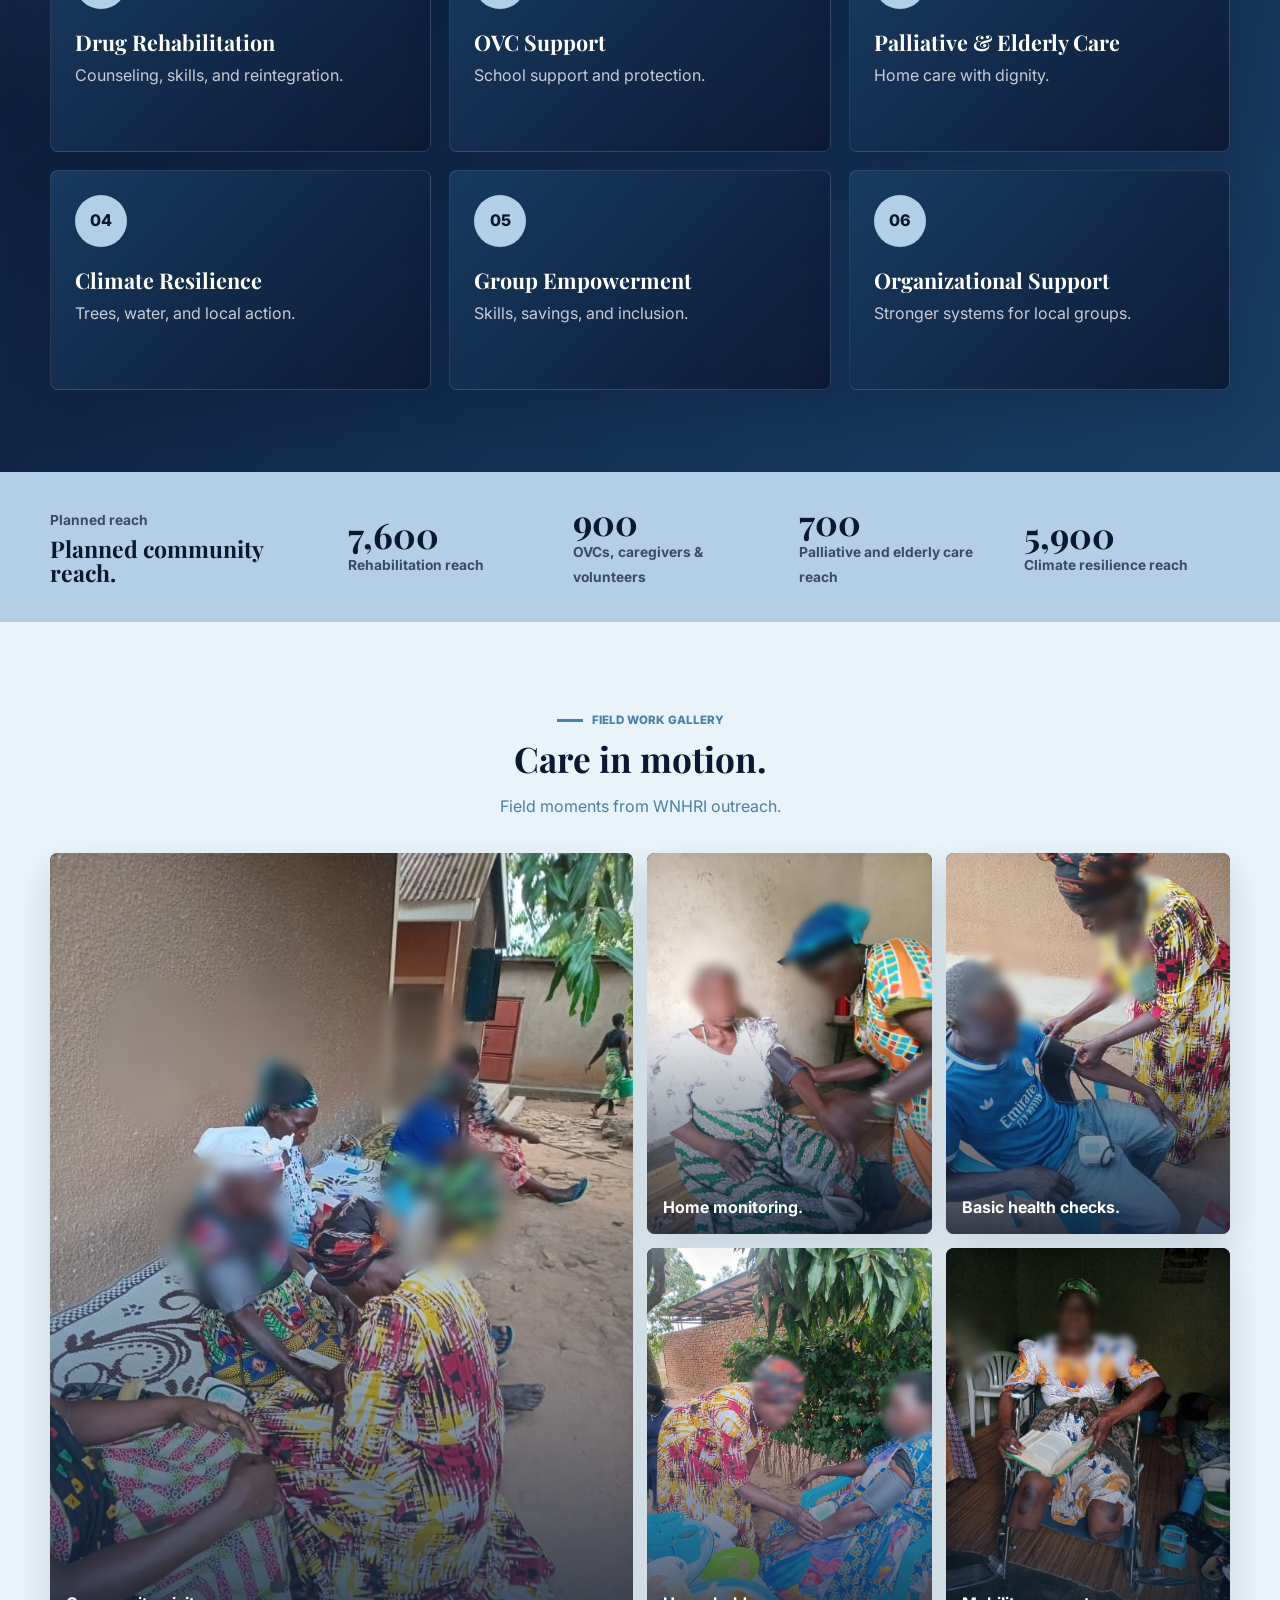
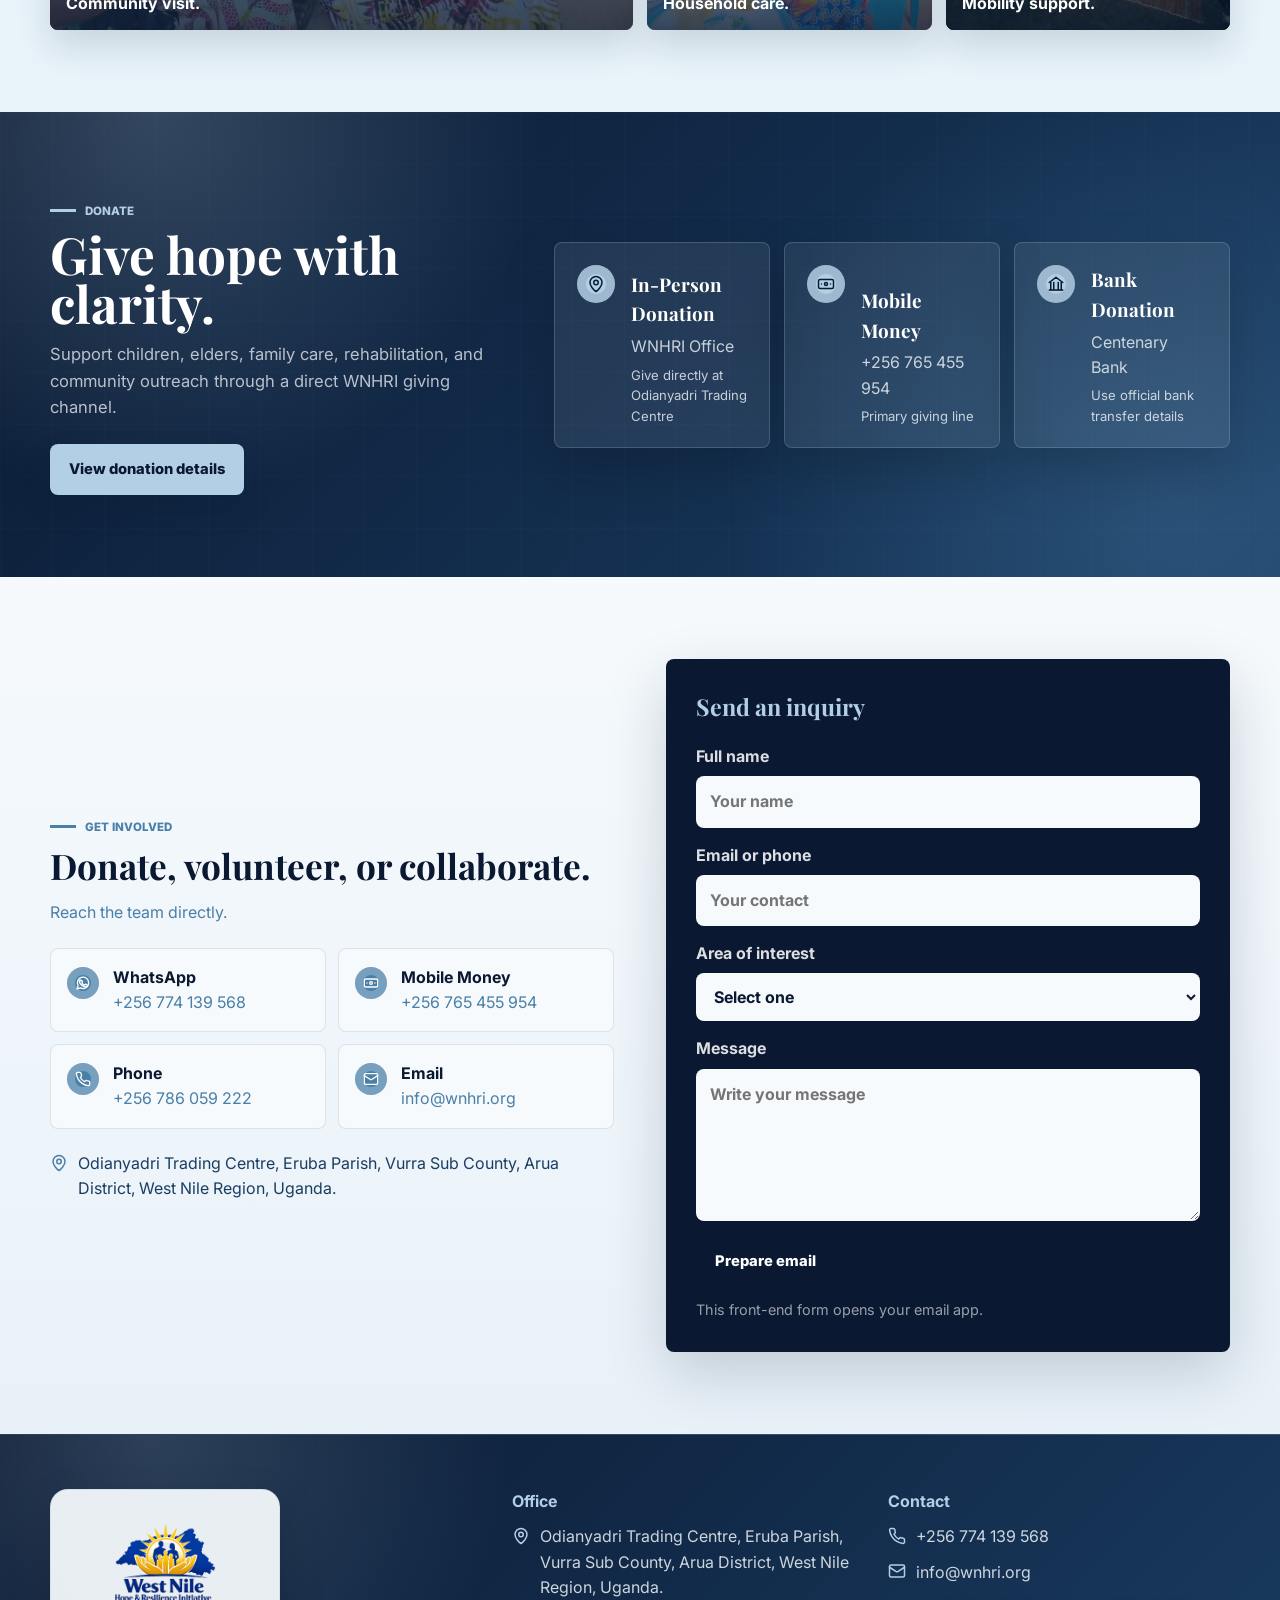
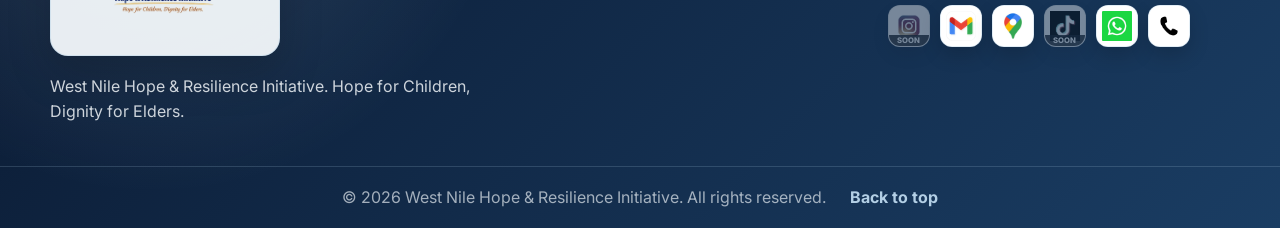
==== commit 222d8b73: "Add footer contact and social icons" ====
--- a/index.html
+++ b/index.html
@@ -16,7 +16,7 @@
   <meta name="twitter:card" content="summary_large_image" />
   <title>West Nile Hope & Resilience Initiative (WNHRI) | Community Organization in West Nile, Uganda</title>
   <link rel="icon" href="assets/logo.png" />
-  <link rel="stylesheet" href="styles.css?v=20260712-caption-fix" />
+  <link rel="stylesheet" href="styles.css?v=20260720-social-links" />
   <script type="application/ld+json">
   {
     "@context": "https://schema.org",
@@ -358,6 +358,7 @@
       <div>
         <h4>Contact</h4>
         <p class="footer-links"><a class="icon-row icon-phone" href="tel:+256774139568">+256 774 139 568</a><a class="icon-row icon-mail" href="mailto:info@wnhri.org">info@wnhri.org</a></p>
+        <div class="social-links" aria-label="Contact and social links"><span class="social-link is-pending" title="Instagram link coming soon"><img src="assets/social/instagram.jpg" alt="" /><span class="sr-only">Instagram link coming soon</span></span><a class="social-link" href="mailto:info@wnhri.org" aria-label="Email WNHRI" title="Email WNHRI"><img src="assets/social/email.jpg" alt="" /></a><a class="social-link" href="https://www.google.com/maps/search/?api=1&amp;query=Odianyadri+Trading+Centre%2C+Eruba+Parish%2C+Vurra+Sub+County%2C+Arua+District%2C+Uganda" target="_blank" rel="noopener noreferrer" aria-label="Find WNHRI on Google Maps" title="Find us on Google Maps"><img src="assets/social/maps.jpg" alt="" /></a><span class="social-link is-pending" title="TikTok link coming soon"><img src="assets/social/tiktok.jpg" alt="" /><span class="sr-only">TikTok link coming soon</span></span><a class="social-link" href="https://wa.me/256774139568" target="_blank" rel="noopener noreferrer" aria-label="Message WNHRI on WhatsApp" title="WhatsApp WNHRI"><img src="assets/social/whatsapp.jpg" alt="" /></a><a class="social-link" href="tel:+256774139568" aria-label="Call WNHRI" title="Call WNHRI"><img src="assets/social/phone.jpg" alt="" /></a></div>
       </div>
     </div>
     <div class="footer-bottom">
--- a/styles.css
+++ b/styles.css
@@ -1427,6 +1427,70 @@
 }
 .footer-links a {
   width: fit-content;
+}
+.social-links {
+  display: flex;
+  flex-wrap: wrap;
+  gap: 10px;
+  margin-top: 20px;
+}
+.social-link {
+  position: relative;
+  width: 42px;
+  height: 42px;
+  display: inline-grid;
+  place-items: center;
+  overflow: hidden;
+  background: white;
+  border: 1px solid rgba(179, 207, 229, 0.38);
+  border-radius: 12px;
+  box-shadow: 0 8px 20px rgba(0, 0, 0, 0.16);
+  transition: transform 0.2s ease, border-color 0.2s ease;
+}
+.social-link img,
+.footer-grid .social-link img {
+  width: 100%;
+  height: 100%;
+  margin: 0;
+  padding: 5px;
+  object-fit: contain;
+  background: white;
+  border: 0;
+  border-radius: 0;
+  box-shadow: none;
+}
+a.social-link:hover {
+  transform: translateY(-3px);
+  border-color: var(--gold);
+}
+.social-link.is-pending {
+  opacity: 0.42;
+  filter: grayscale(0.75);
+  cursor: not-allowed;
+}
+.social-link.is-pending::after {
+  content: "Soon";
+  position: absolute;
+  inset: auto 0 0;
+  padding: 1px 0;
+  color: white;
+  background: rgba(10, 25, 49, 0.82);
+  font-size: 0.48rem;
+  font-weight: 800;
+  line-height: 1.2;
+  text-align: center;
+  text-transform: uppercase;
+}
+.sr-only {
+  position: absolute;
+  width: 1px;
+  height: 1px;
+  padding: 0;
+  margin: -1px;
+  overflow: hidden;
+  clip: rect(0, 0, 0, 0);
+  white-space: nowrap;
+  border: 0;
 }
 .site-footer .icon-row::before {
   background: var(--gold);
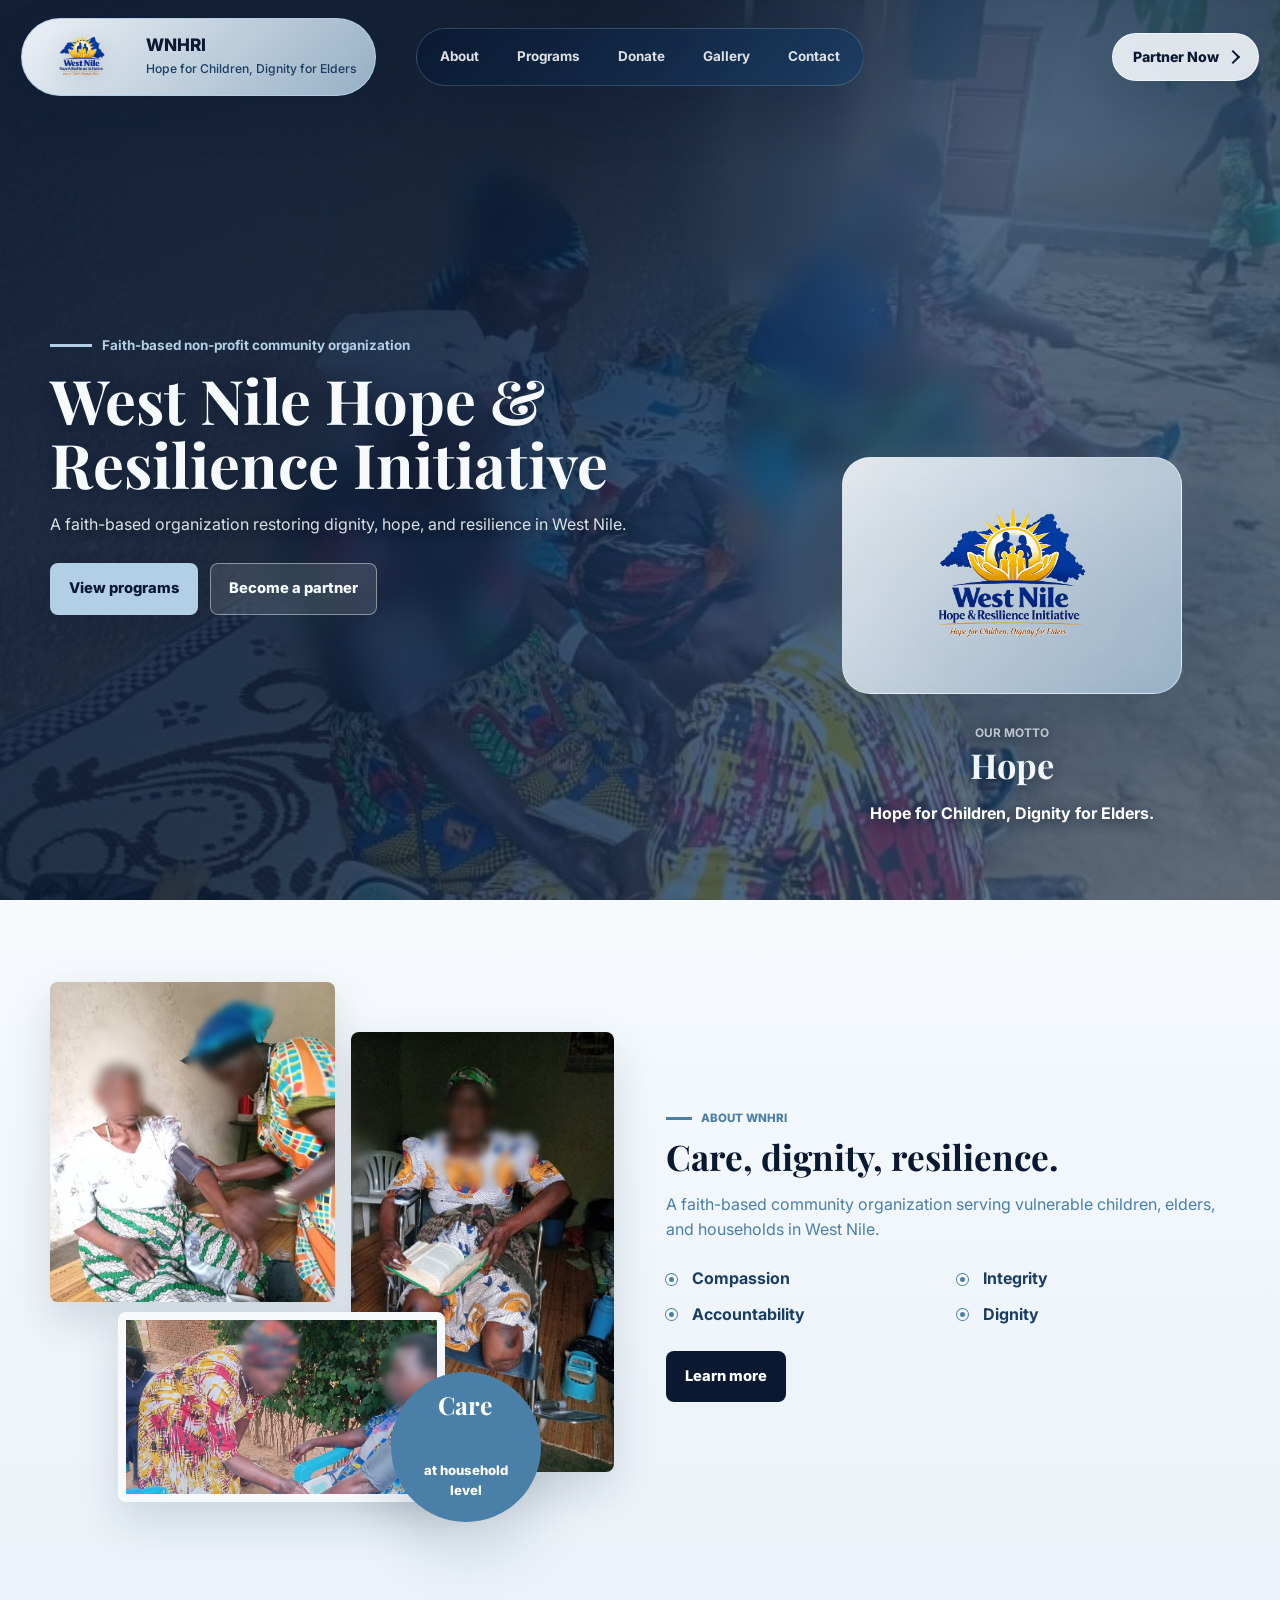
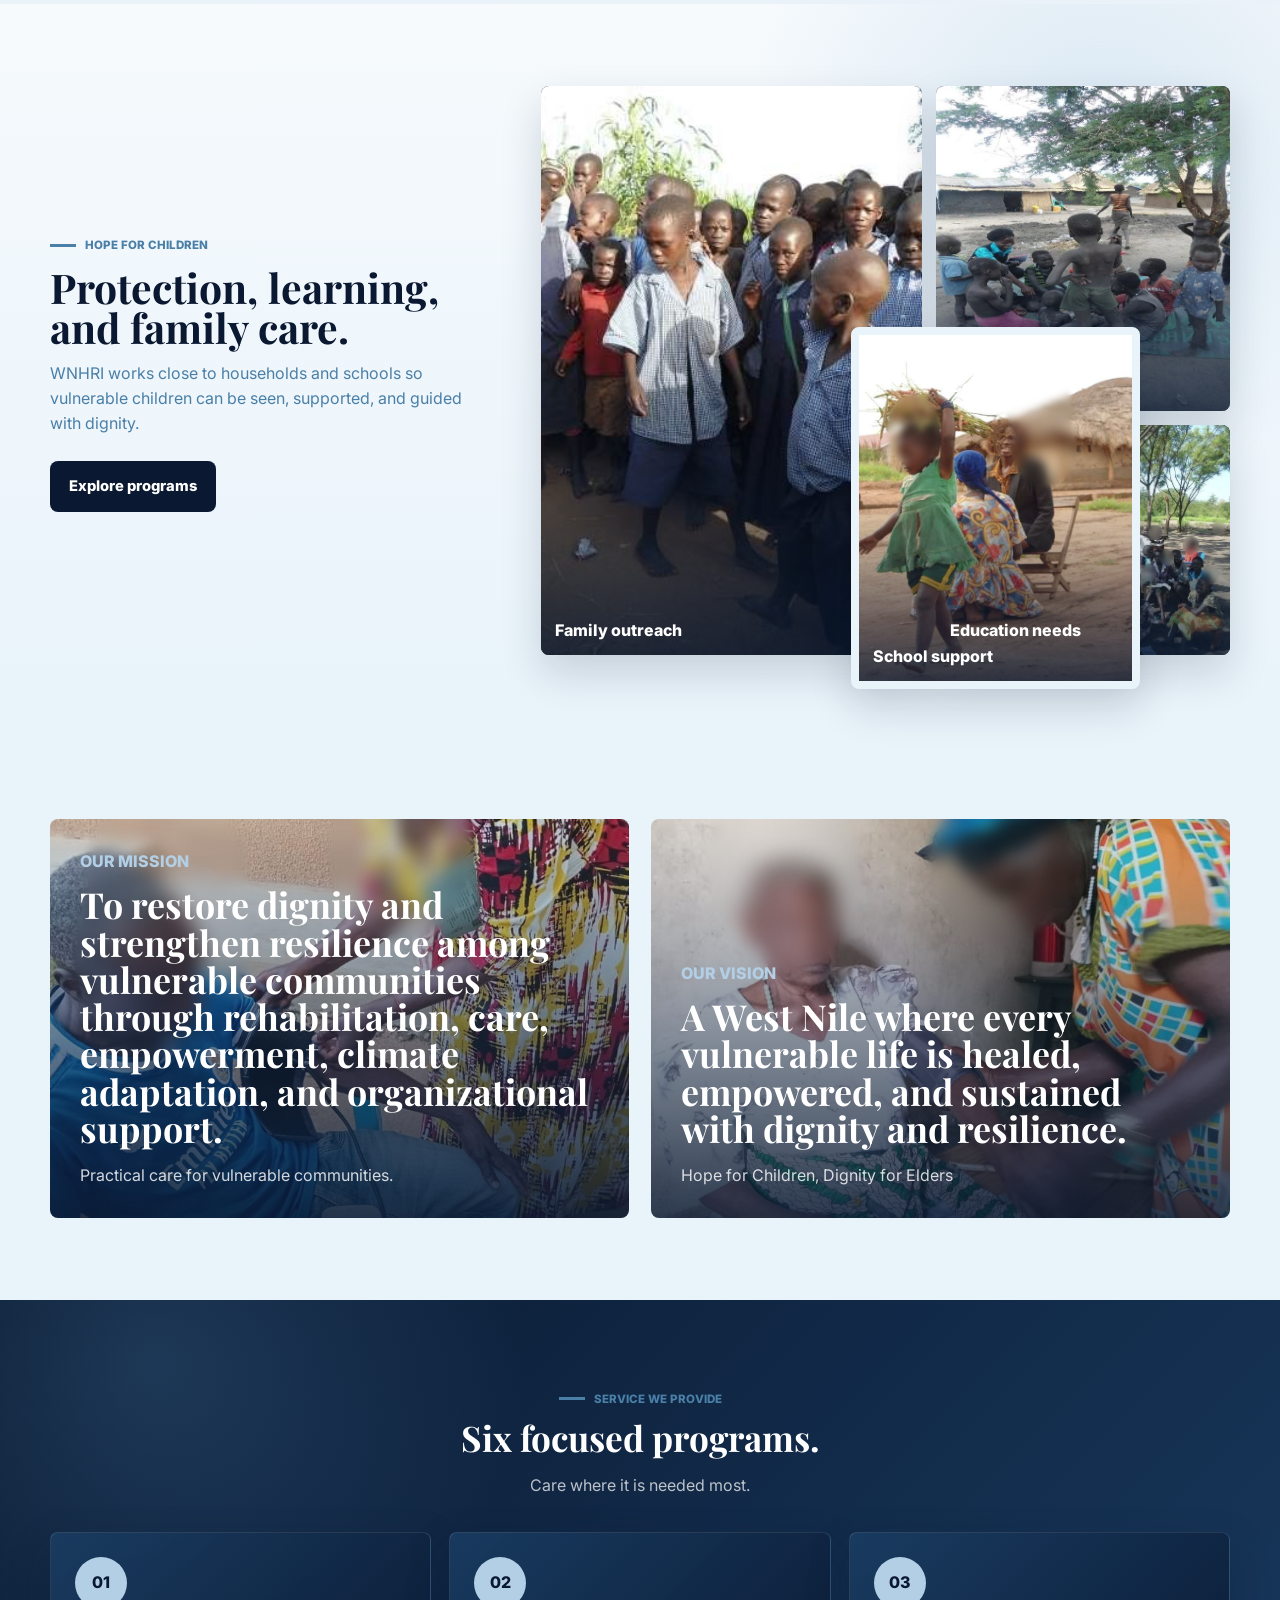
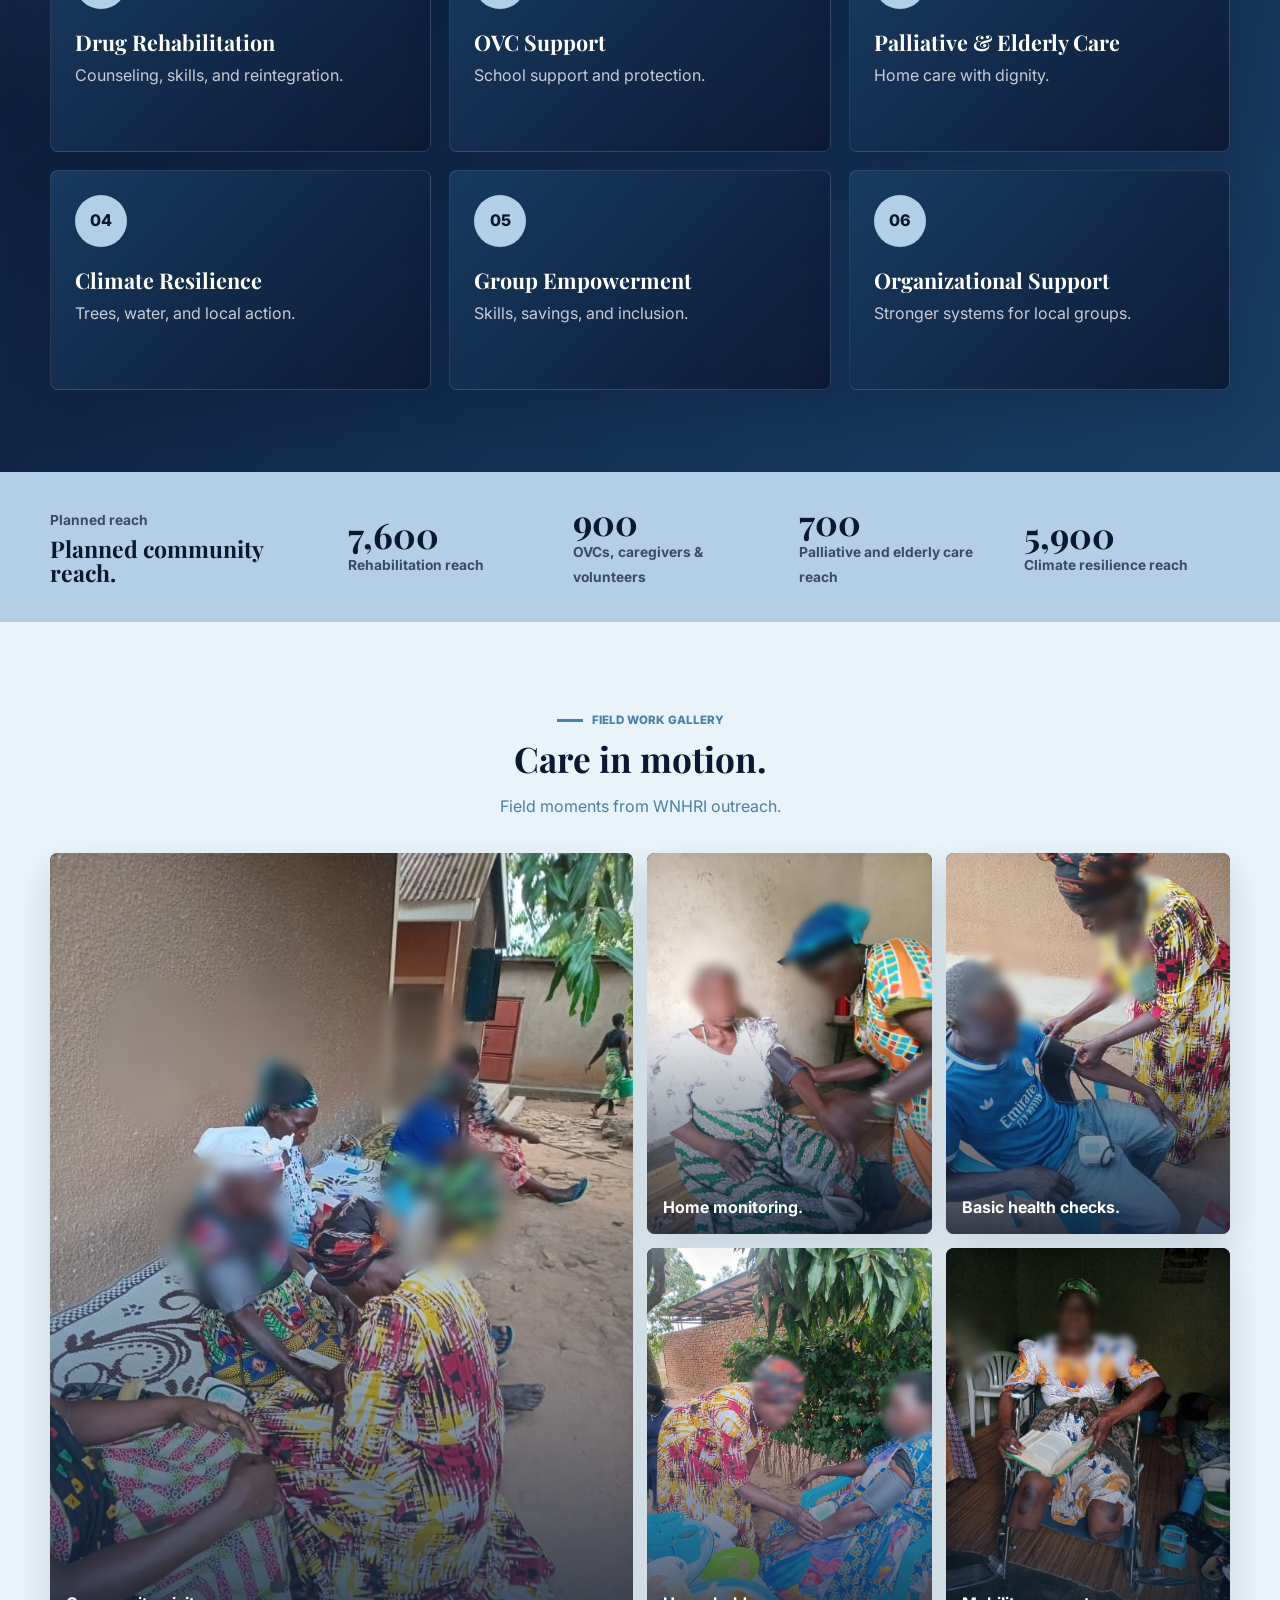
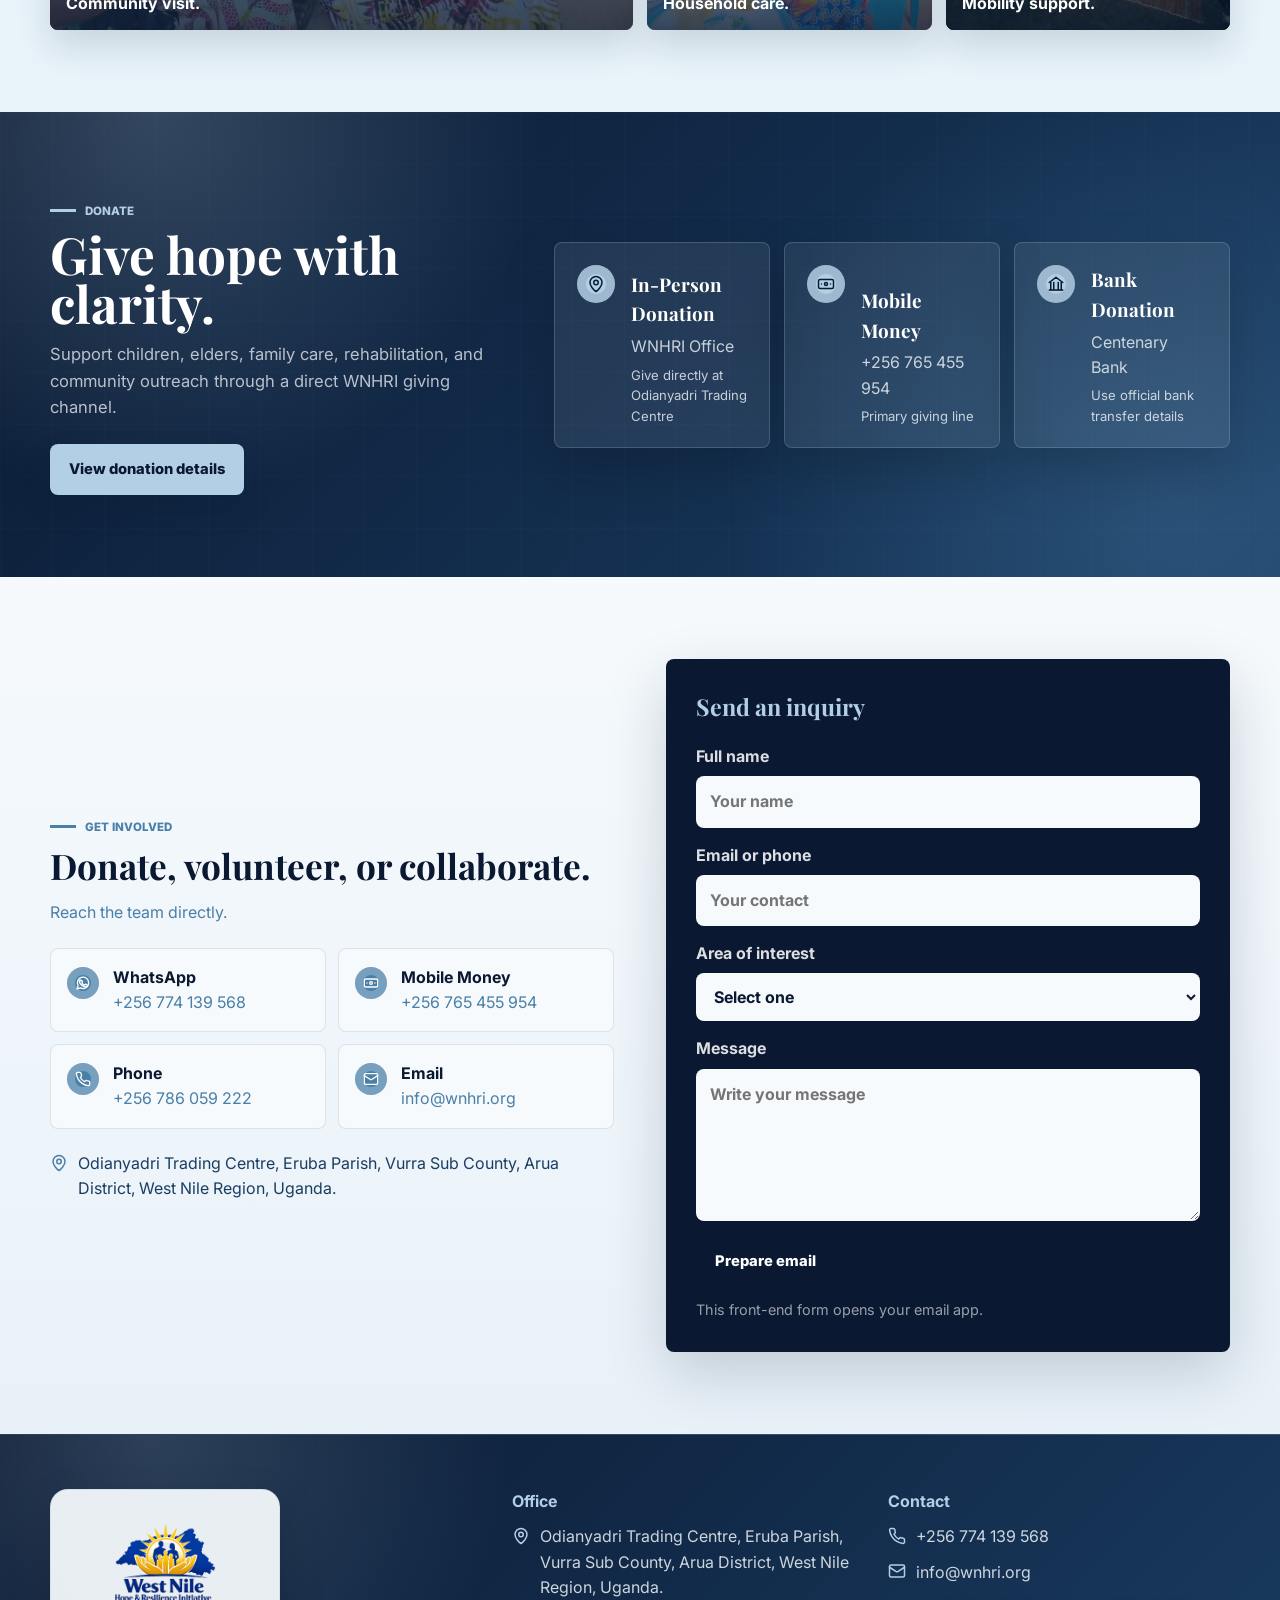
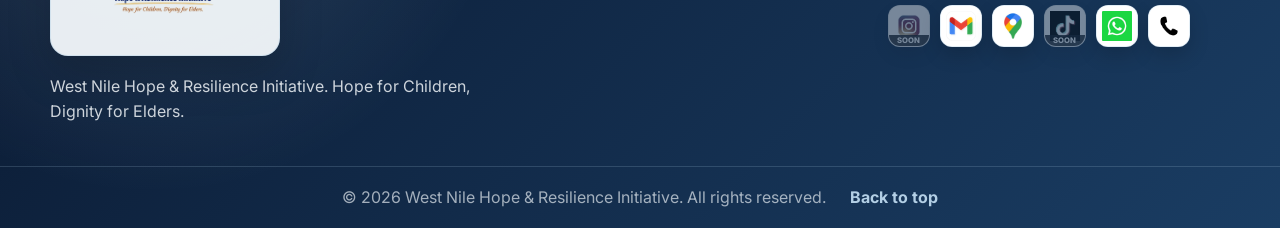
==== commit 5f7e66cc: "Strengthen Google sitelink signals" ====
--- a/index.html
+++ b/index.html
@@ -56,11 +56,11 @@
         "@id": "https://wnhri.org/#site-navigation",
         "name": ["About", "Programs", "Donate", "Gallery", "Contact"],
         "url": [
-          "https://wnhri.org/about.html",
-          "https://wnhri.org/programs.html",
-          "https://wnhri.org/donate.html",
-          "https://wnhri.org/gallery.html",
-          "https://wnhri.org/contact.html"
+          "https://wnhri.org/about",
+          "https://wnhri.org/programs",
+          "https://wnhri.org/donate",
+          "https://wnhri.org/gallery",
+          "https://wnhri.org/contact"
         ]
       }
     ]
@@ -97,6 +97,7 @@
         <a href="programs.html">Programs</a>
         <a href="donate.html">Donate</a>
         <a href="gallery.html">Gallery</a>
+        <a href="contact.html">Contact</a>
       </div>
       <a href="donate.html" class="nav-cta">Partner Now</a>
     </nav>
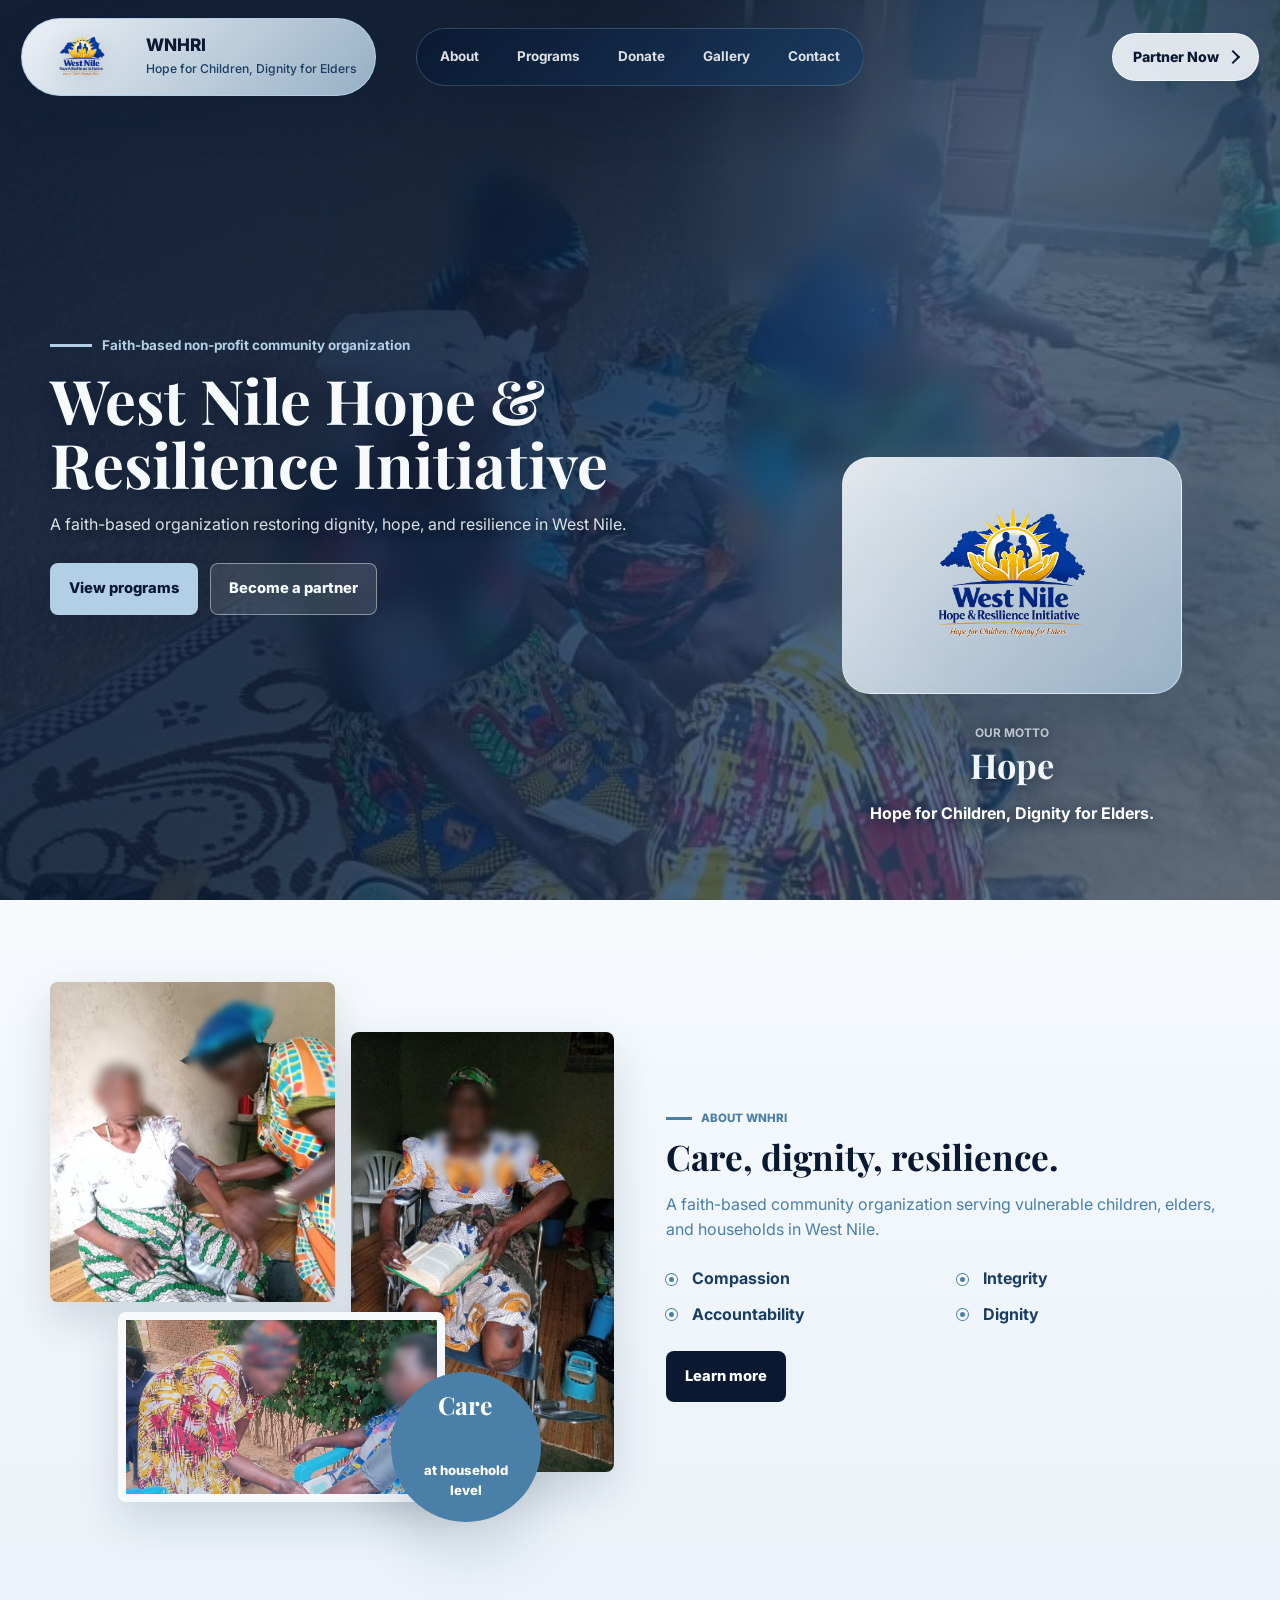
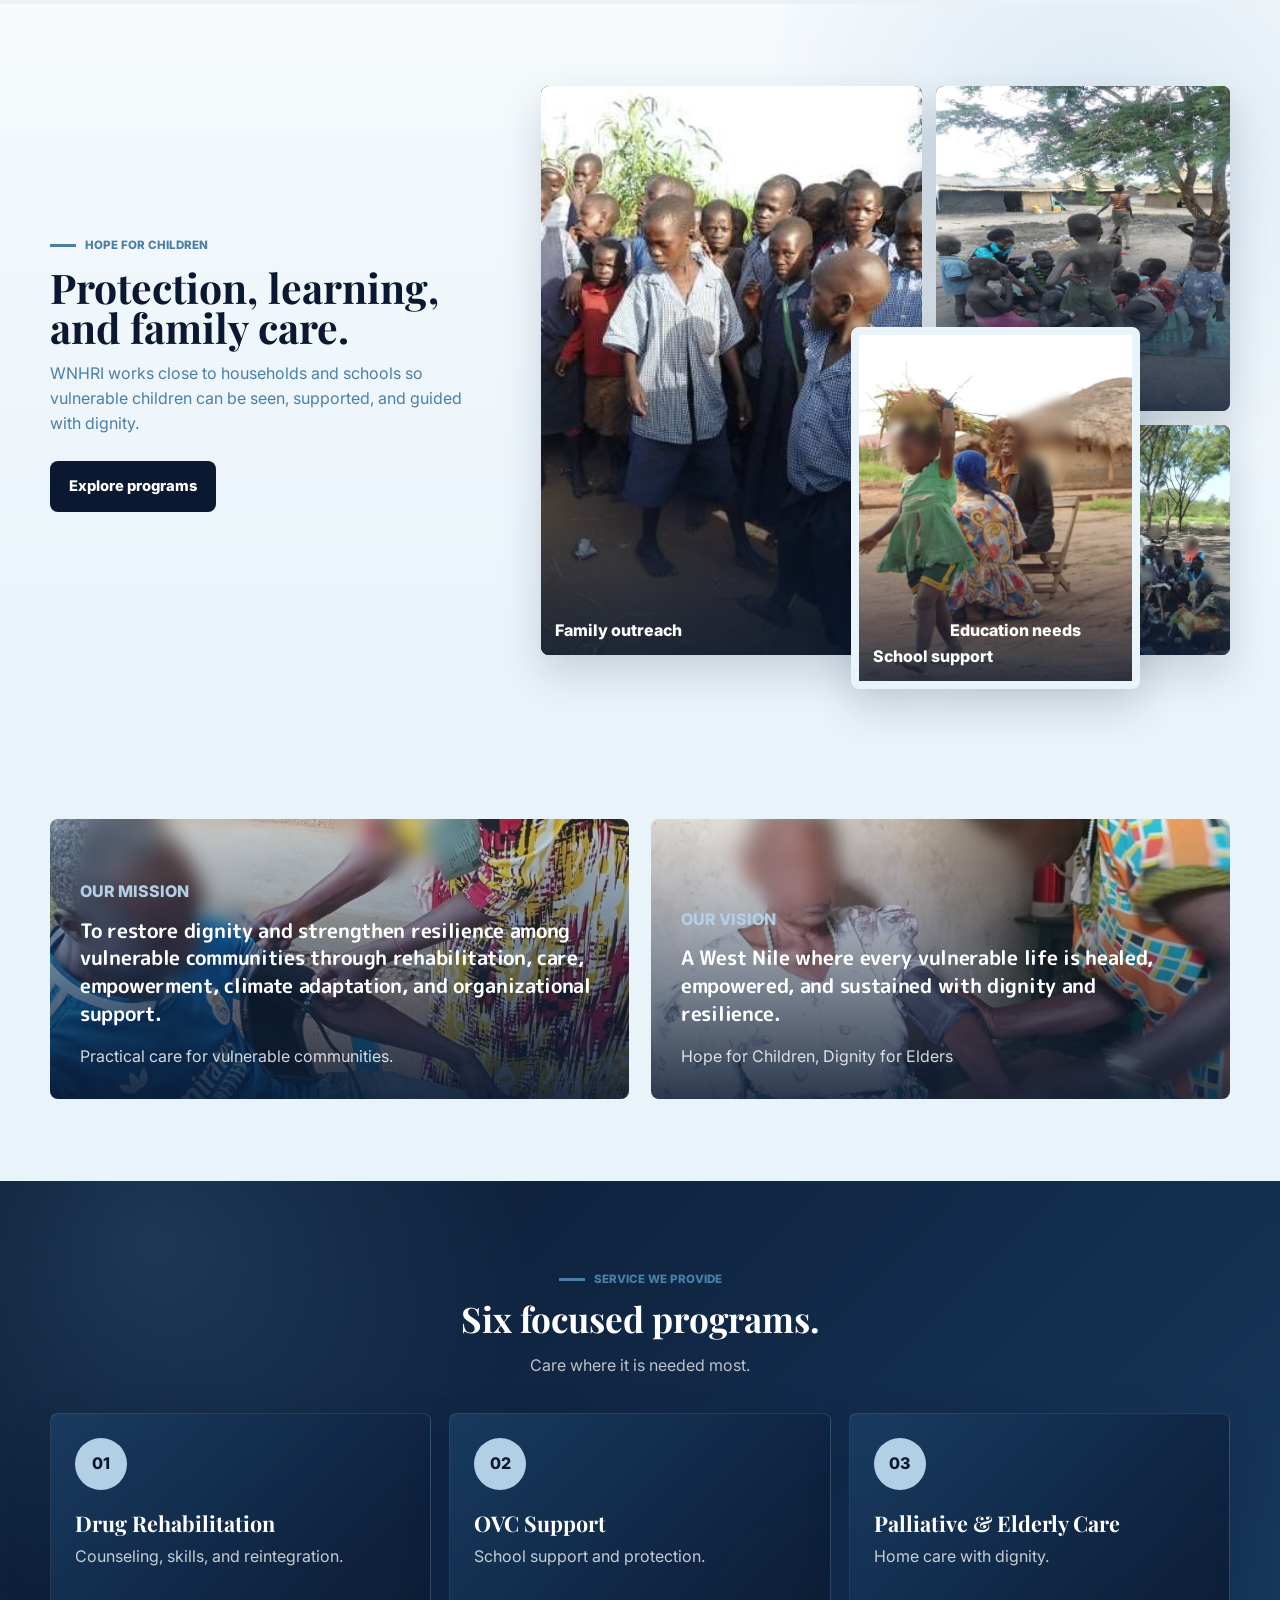
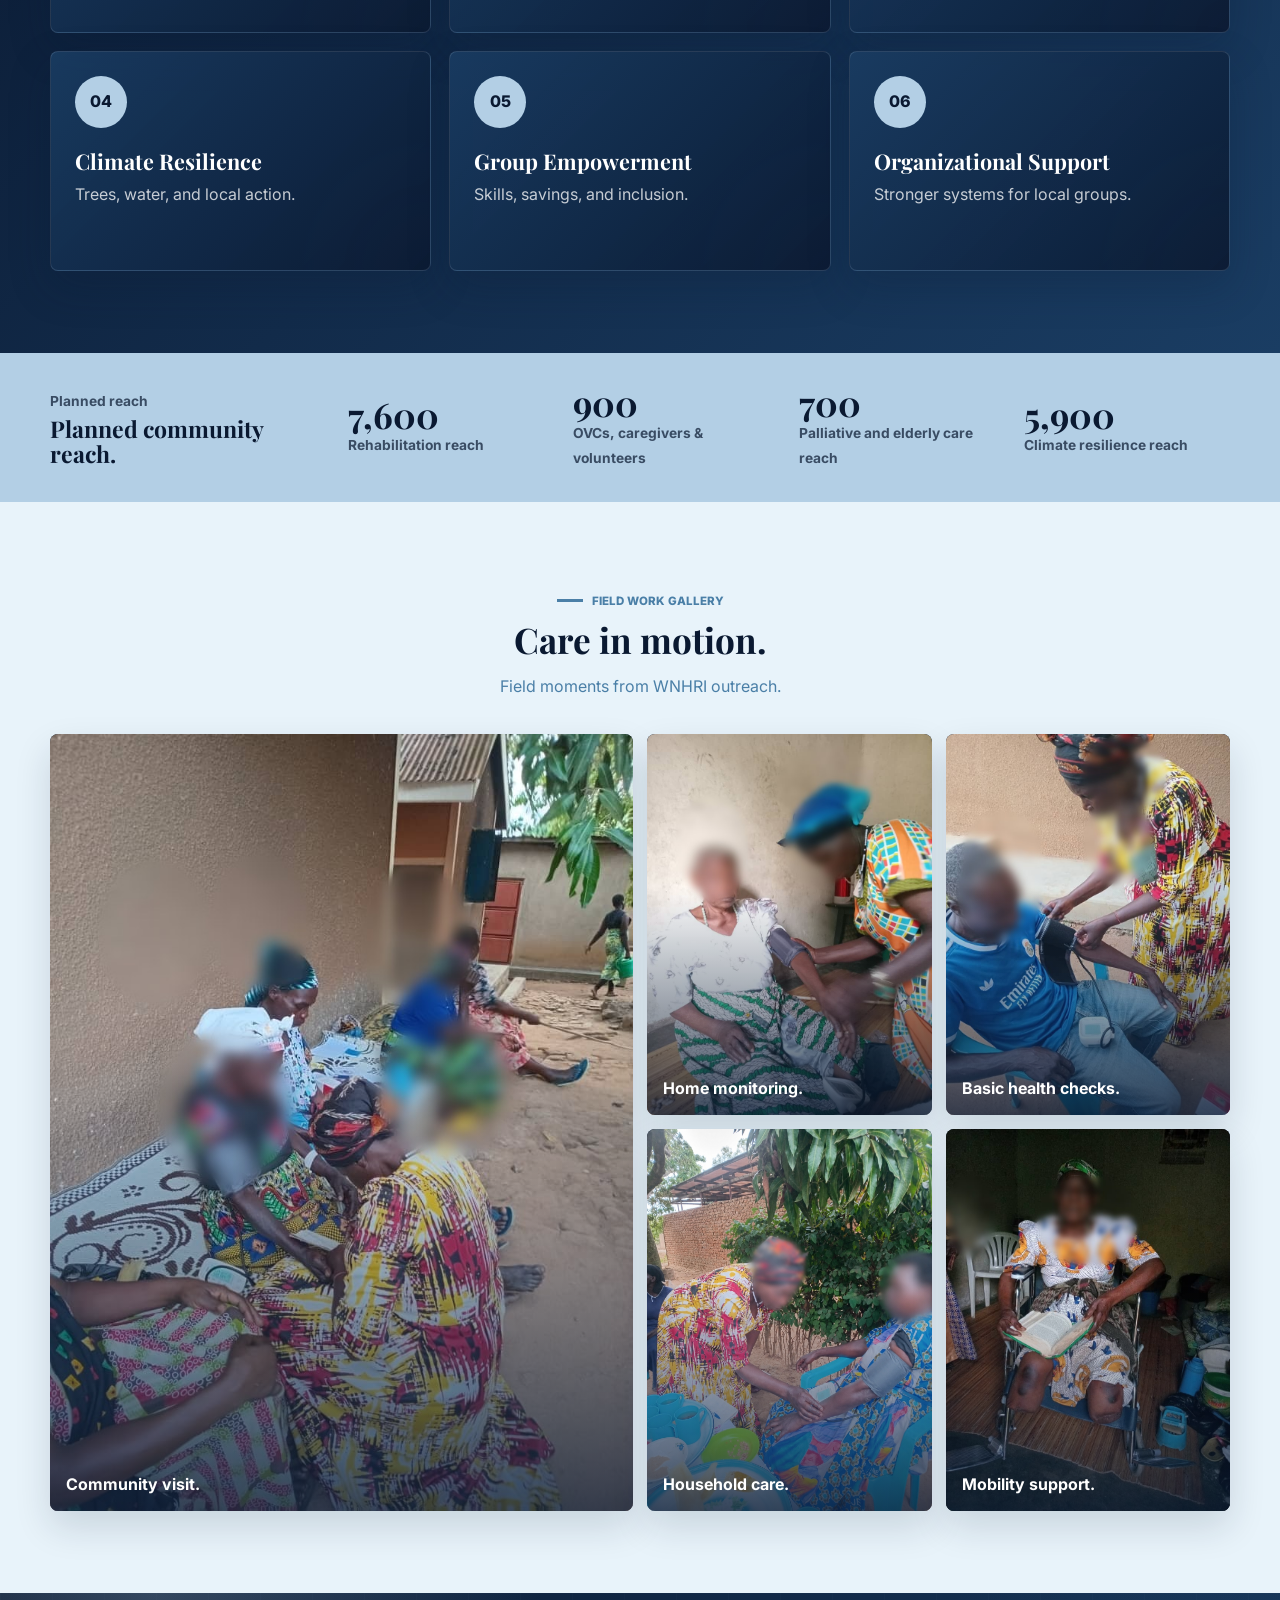
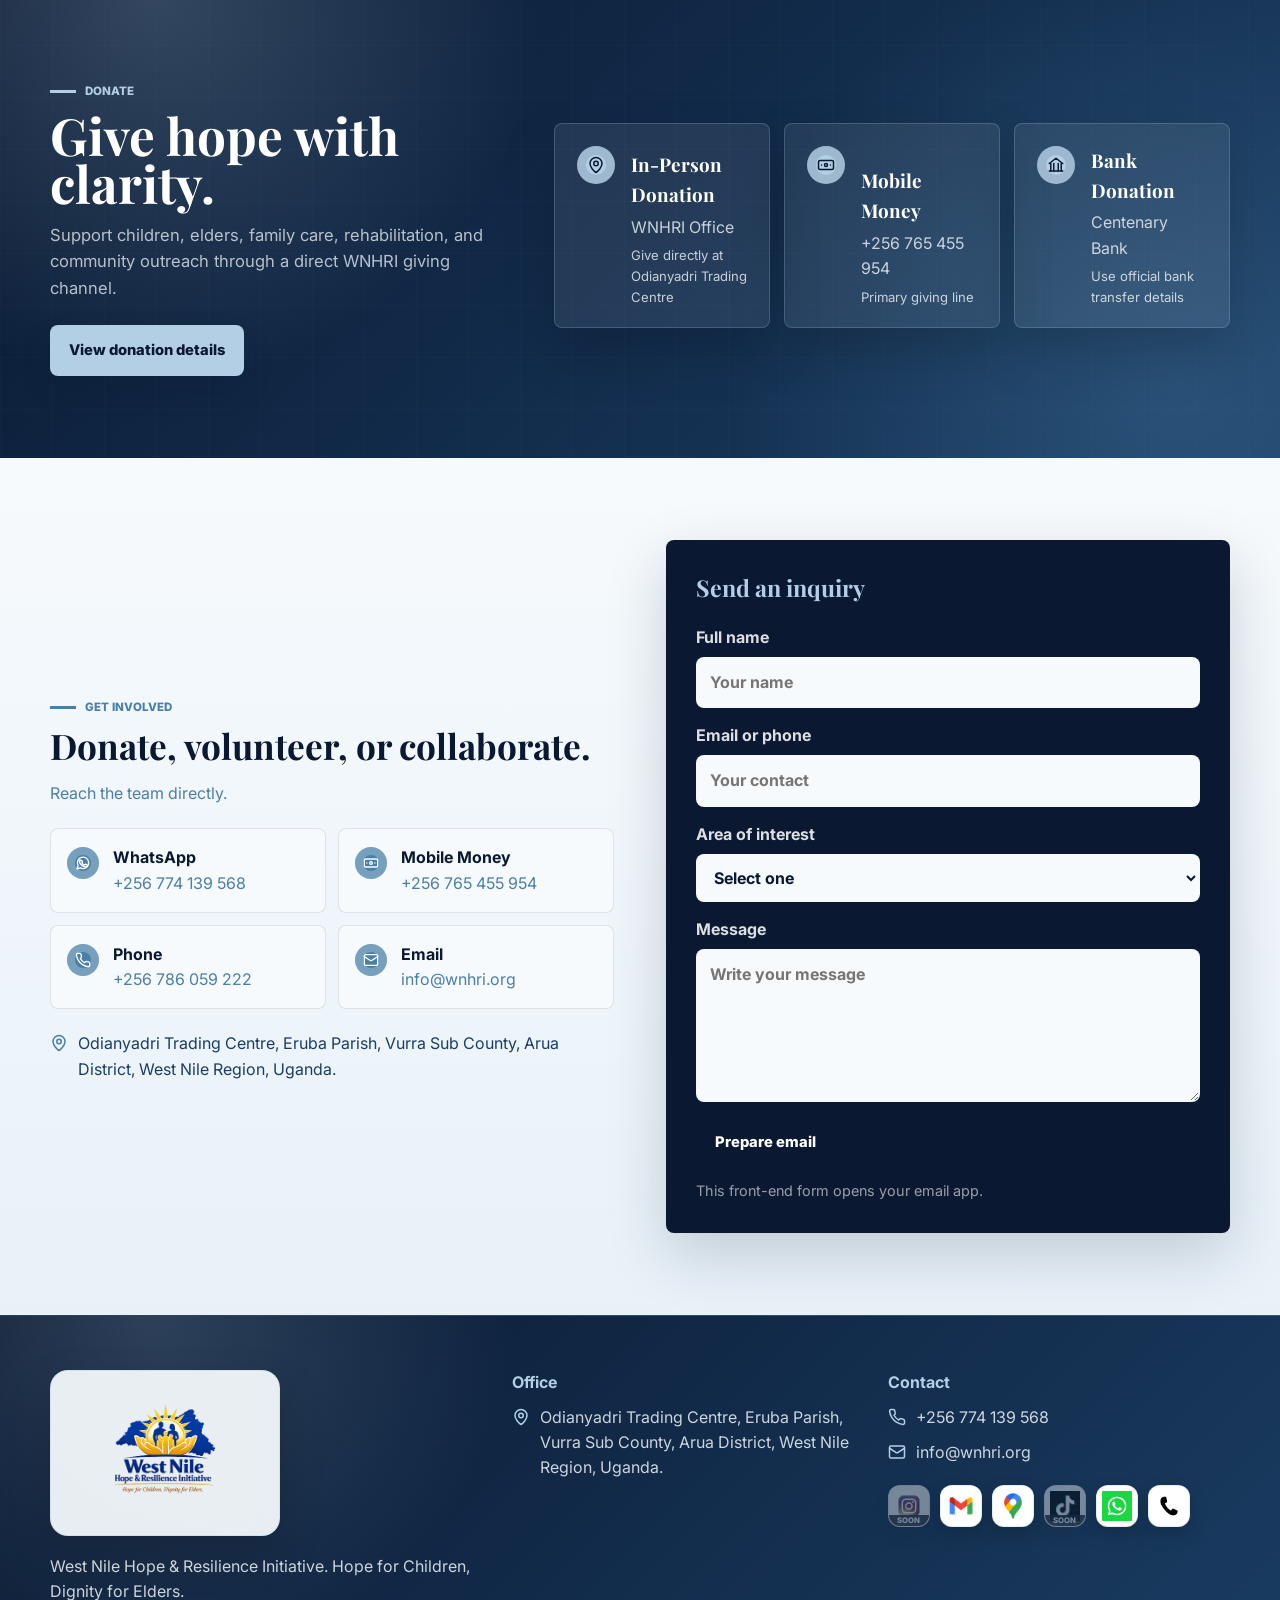
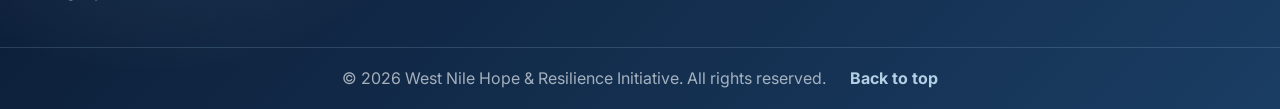
==== commit a168ef35: "Fix homepage mission and vision font" ====
--- a/index.html
+++ b/index.html
@@ -16,7 +16,7 @@
   <meta name="twitter:card" content="summary_large_image" />
   <title>West Nile Hope & Resilience Initiative (WNHRI) | Community Organization in West Nile, Uganda</title>
   <link rel="icon" href="assets/logo.png" />
-  <link rel="stylesheet" href="styles.css?v=20260720-social-links" />
+  <link rel="stylesheet" href="styles.css?v=20260724-home-purpose-font" />
   <script type="application/ld+json">
   {
     "@context": "https://schema.org",
--- a/styles.css
+++ b/styles.css
@@ -1,4 +1,4 @@
-@import url("https://fonts.googleapis.com/css2?family=Inter:wght@400;500;600;700;800&family=Playfair+Display:wght@600;700;800&display=swap");
+@import url("https://fonts.googleapis.com/css2?family=Inter:wght@400;500;600;700;800&family=M+PLUS+Rounded+1c:wght@700;800&family=Playfair+Display:wght@600;700;800&display=swap");
 
 :root {
   --ink: #0A1931;
@@ -591,9 +591,11 @@
 .purpose-card h3 {
   max-width: 520px;
   margin: 10px 0 0;
-  font-family: var(--font-heading);
-  font-size: clamp(1.35rem, 2vw, 1.9rem);
-  line-height: 1.25;
+  font-family: "Arial Rounded MT Bold", "Arial Rounded MT", "M PLUS Rounded 1c", "Trebuchet MS", Arial, sans-serif;
+  font-size: clamp(1.08rem, 1.45vw, 1.42rem);
+  font-weight: 700;
+  letter-spacing: -0.015em;
+  line-height: 1.4;
 }
 
 .values-section { background: var(--paper); }
@@ -802,7 +804,11 @@
 }
 .identity-card h2 {
   color: white;
-  font-size: clamp(1.75rem, 2.8vw, 2.65rem);
+  font-family: "Arial Rounded MT Bold", "Arial Rounded MT", "M PLUS Rounded 1c", "Trebuchet MS", Arial, sans-serif;
+  font-size: clamp(1.12rem, 1.55vw, 1.5rem);
+  font-weight: 700;
+  letter-spacing: -0.015em;
+  line-height: 1.4;
 }
 .identity-card p {
   color: rgba(255, 255, 255, 0.82);
@@ -1775,8 +1781,8 @@
   .brand { padding-right: 6px; }
   .hero-grid { padding-top: 124px; }
   .section-heading h2,
-  .identity-card h2,
   .contact-copy h2 { font-size: clamp(1.7rem, 8vw, 2.35rem); }
+  .identity-card h2 { font-size: clamp(1.05rem, 5vw, 1.3rem); }
   .gallery-grid img,
   .gallery-large img,
   .story-card,
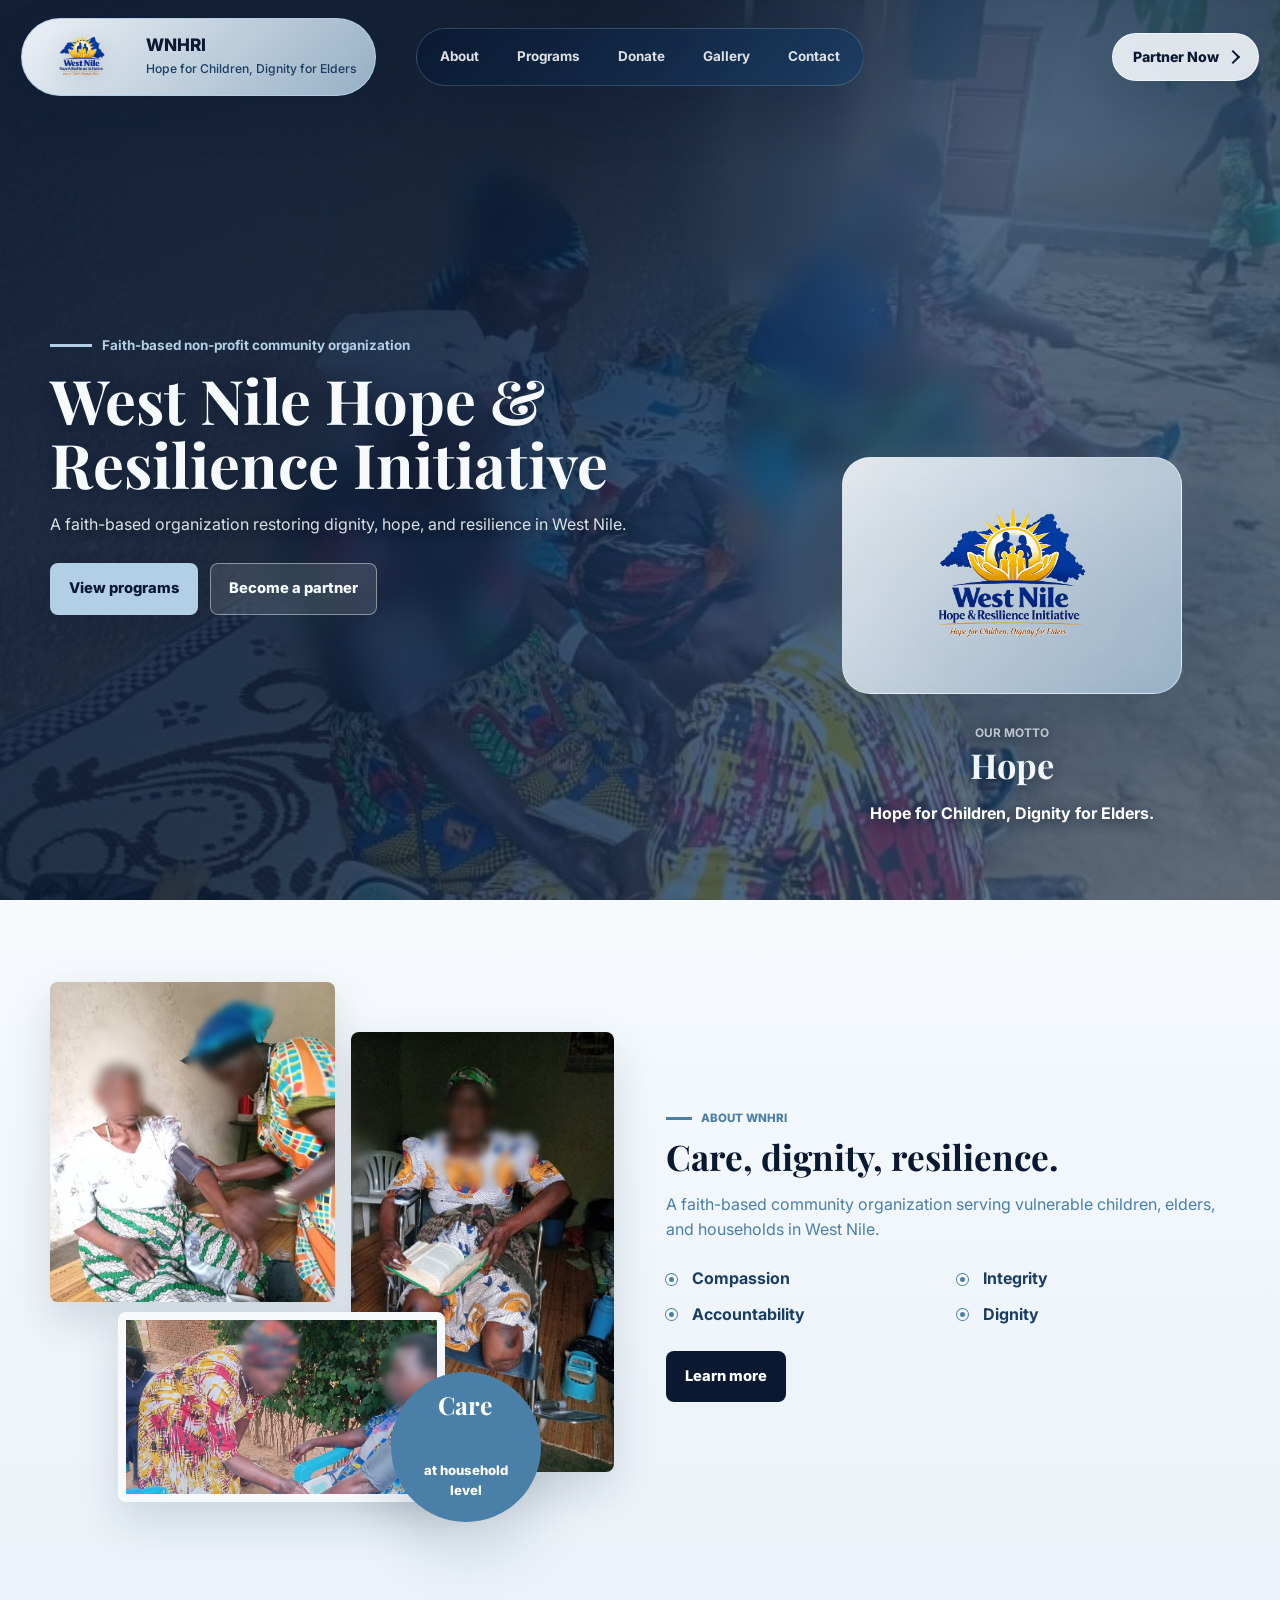
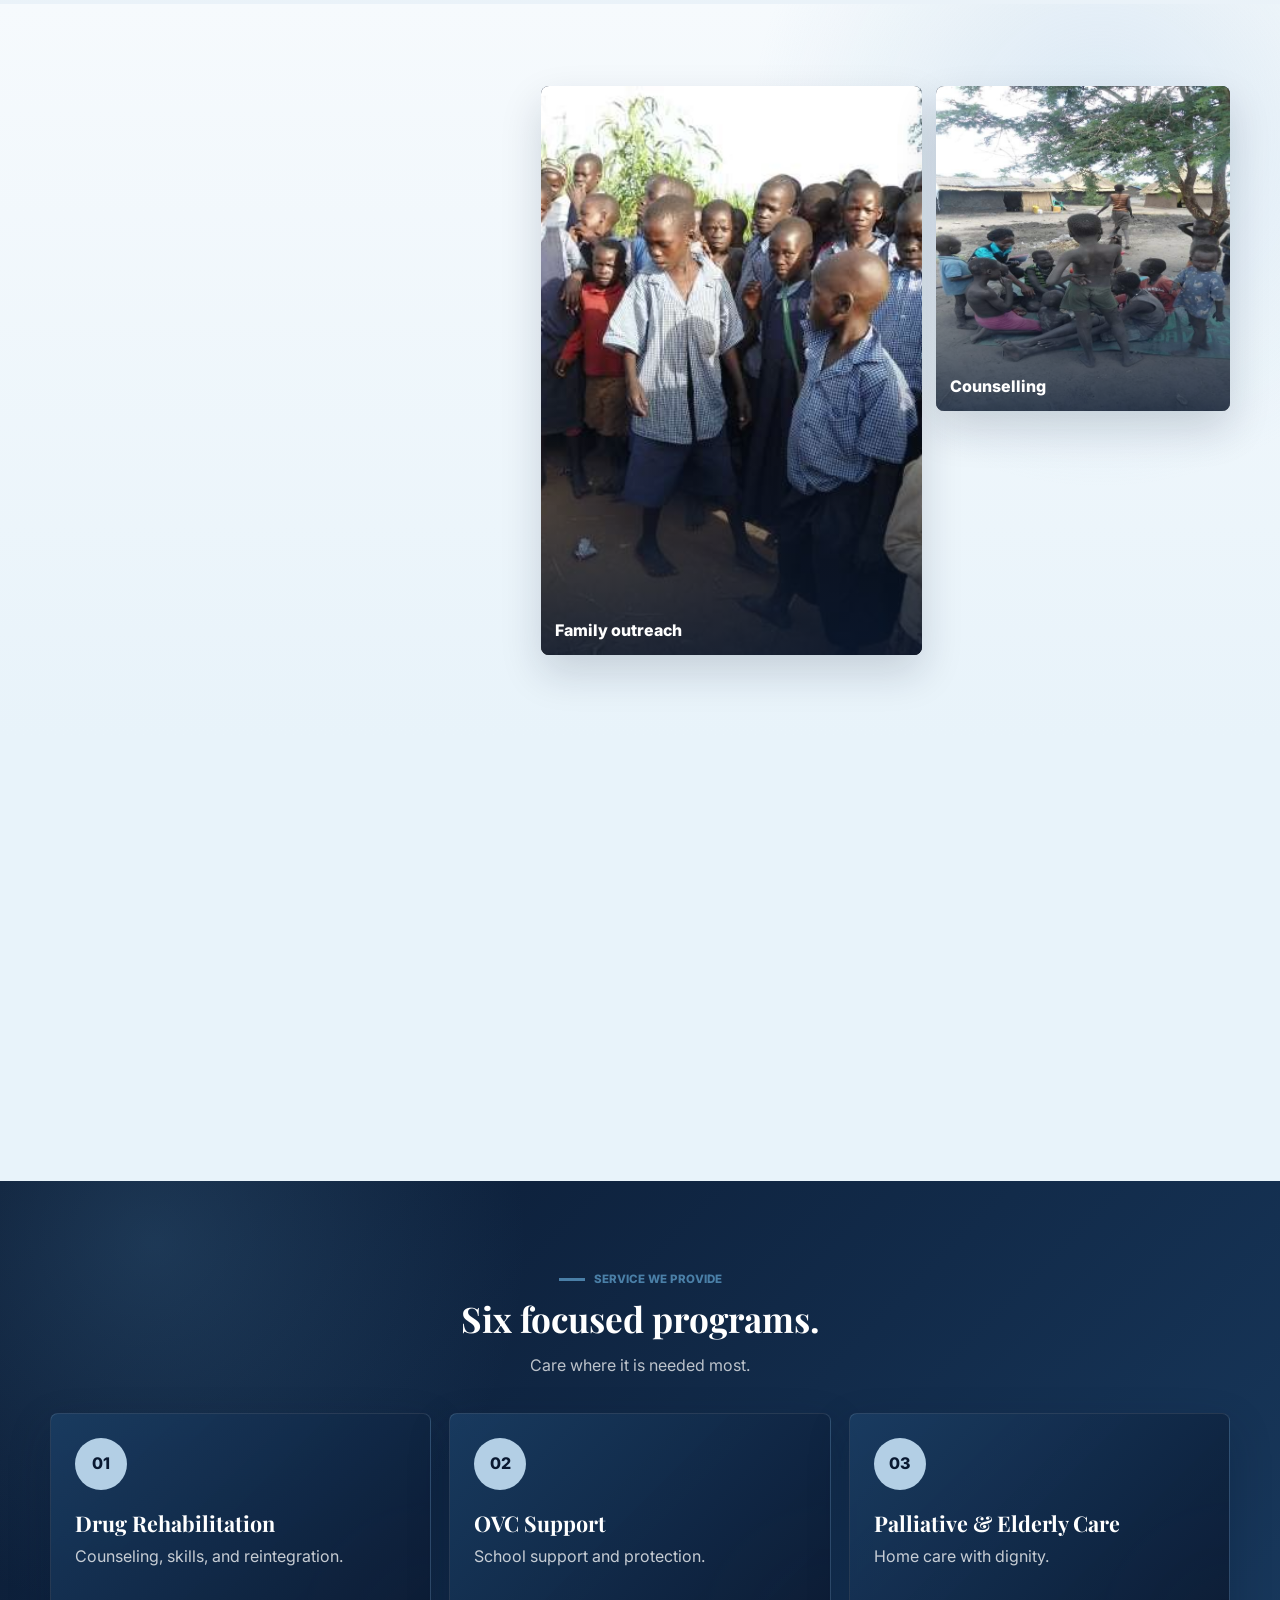
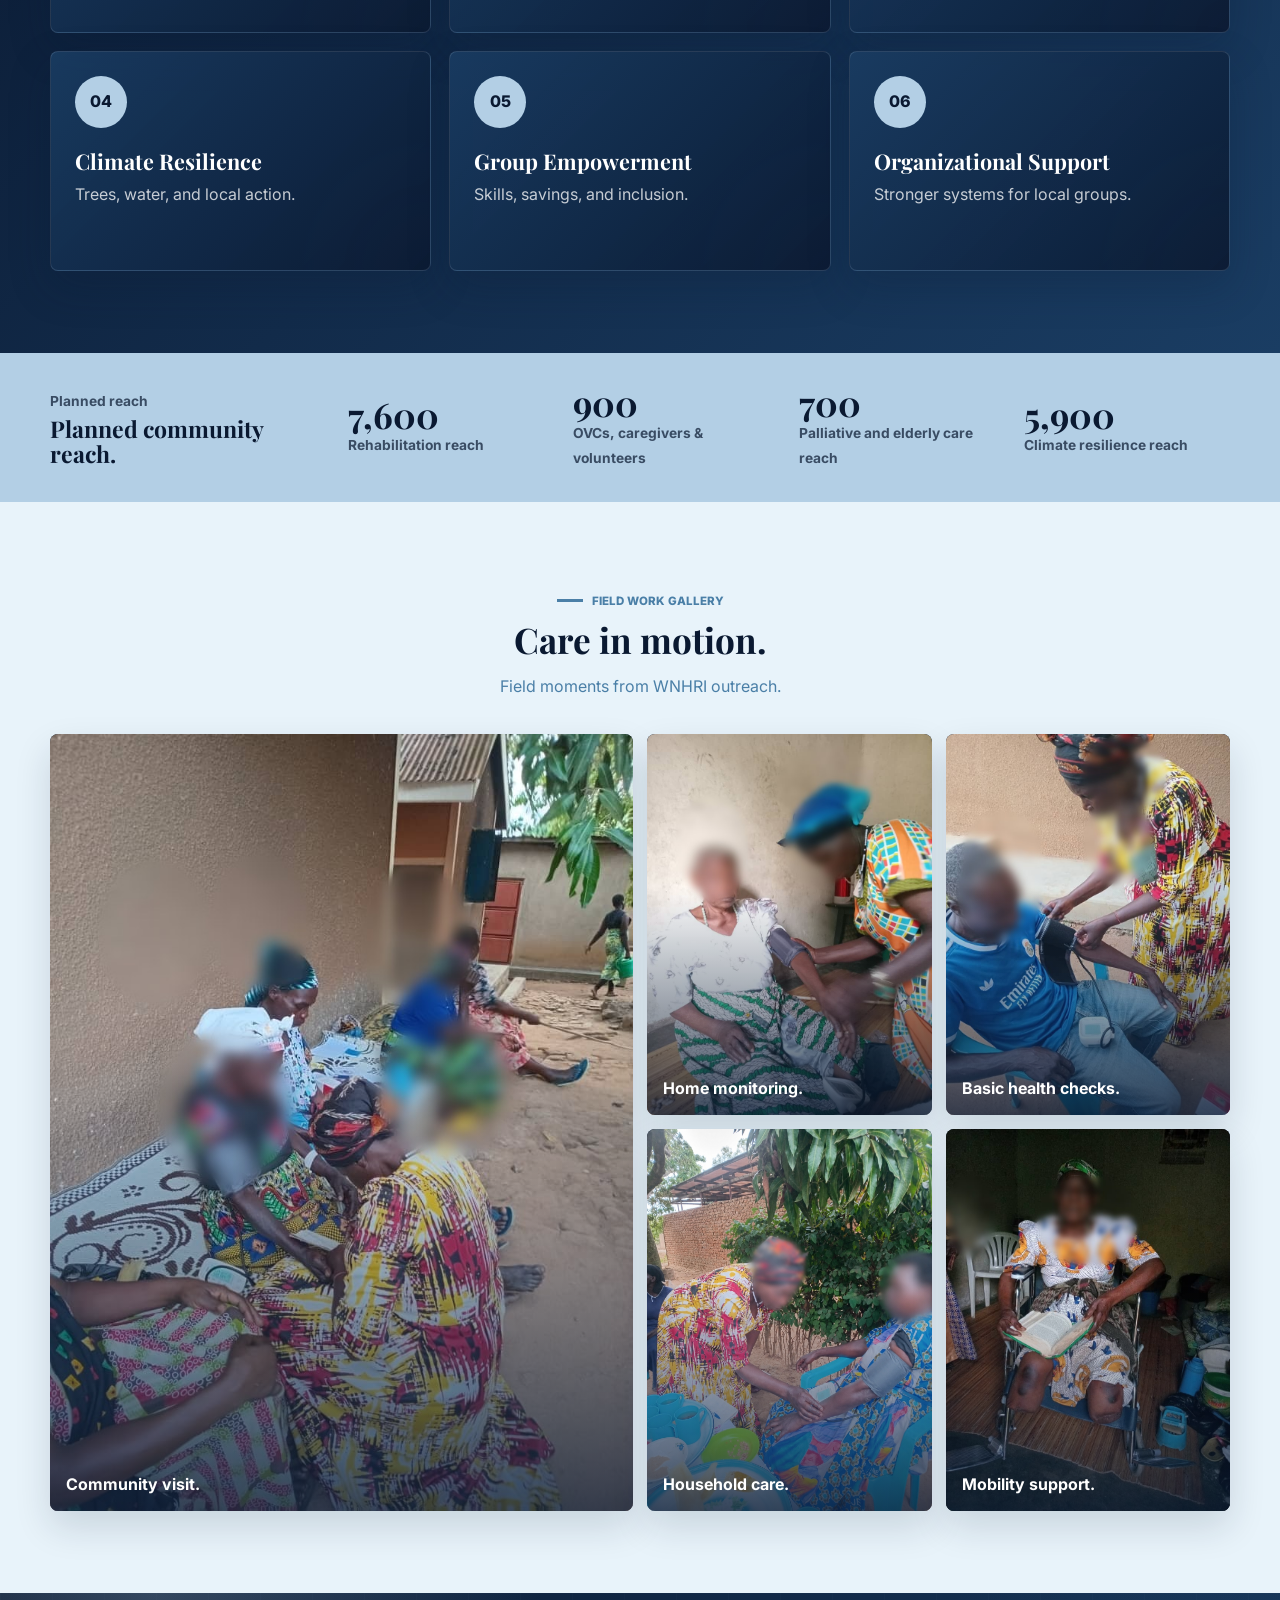
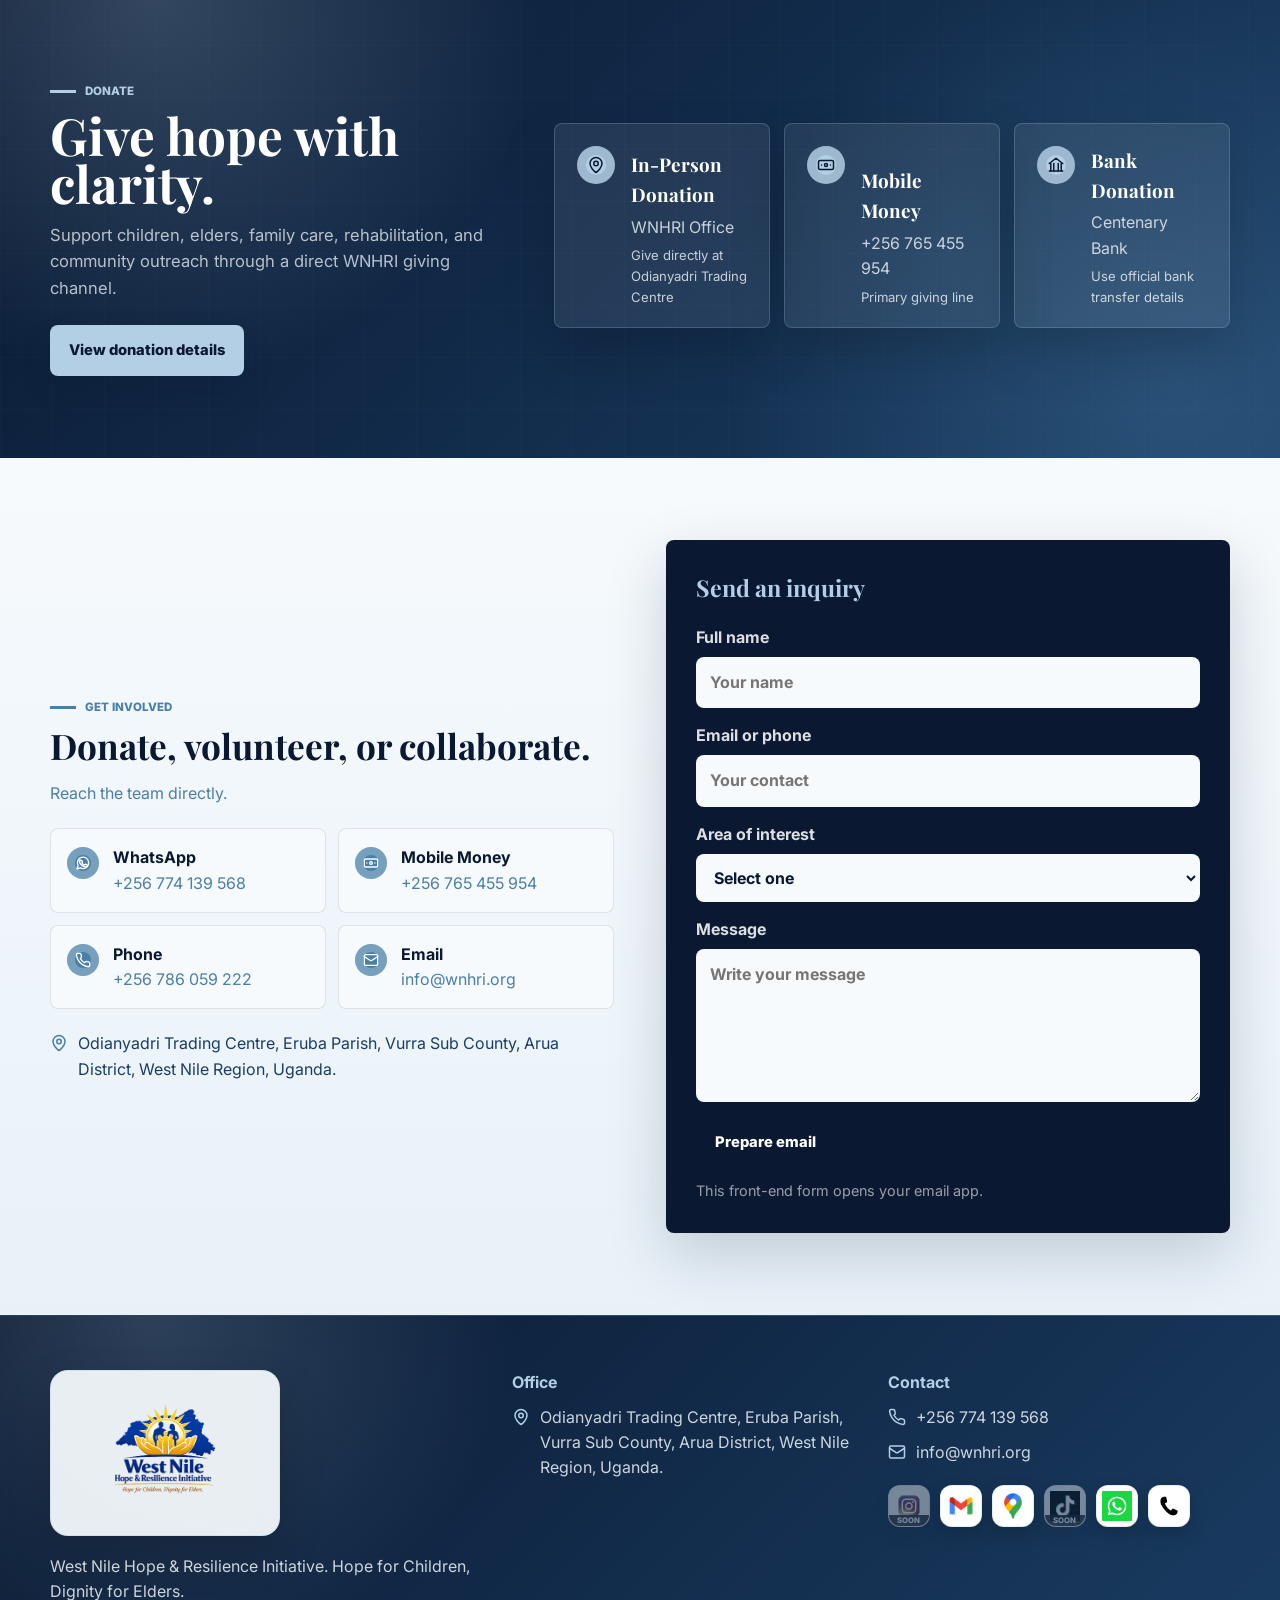
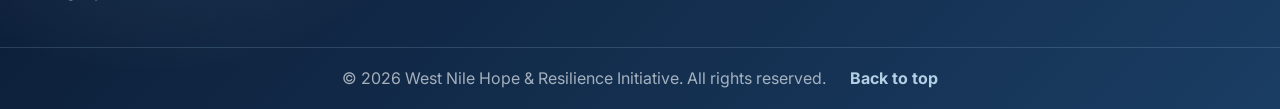
==== commit 0a804245: "Add full image and gallery CMS" ====
--- a/index.html
+++ b/index.html
@@ -16,7 +16,7 @@
   <meta name="twitter:card" content="summary_large_image" />
   <title>West Nile Hope & Resilience Initiative (WNHRI) | Community Organization in West Nile, Uganda</title>
   <link rel="icon" href="assets/logo.png" />
-  <link rel="stylesheet" href="styles.css?v=20260724-home-purpose-font" />
+  <link rel="stylesheet" href="styles.css?v=20260724-cms-images" />
   <script type="application/ld+json">
   {
     "@context": "https://schema.org",
@@ -373,6 +373,6 @@
     <img src="" alt="" />
   </div>
 
-  <script src="script.js?v=20260712-caption-fix"></script>
+  <script src="script.js?v=20260724-cms-images"></script>
 </body>
 </html>
--- a/styles.css
+++ b/styles.css
@@ -379,7 +379,7 @@
   background:
     radial-gradient(circle at 84% 18%, rgba(74, 127, 167, 0.34), transparent 26%),
     linear-gradient(135deg, rgba(10, 25, 49, 0.96), rgba(26, 61, 99, 0.90)),
-    url("assets/gallery/community-home-visit.jpg?v=20260715-face-blur-9") center / cover;
+    var(--cms-background-image, url("assets/gallery/community-home-visit.jpg?v=20260715-face-blur-9")) center / cover;
 }
 .subpage-hero h1 {
   max-width: 920px;
@@ -566,10 +566,10 @@
   box-shadow: var(--shadow);
 }
 .vision-card {
-  background: linear-gradient(180deg, rgba(10,25,49,.10), rgba(10,25,49,.92)), url("assets/gallery/community-home-visit.jpg") center / cover;
+  background: linear-gradient(180deg, rgba(10,25,49,.10), rgba(10,25,49,.92)), var(--cms-background-image, url("assets/gallery/community-home-visit.jpg")) center / cover;
 }
 .mission-card {
-  background: linear-gradient(180deg, rgba(10,25,49,.08), rgba(10,25,49,.92)), url("assets/gallery/field-stories/community-dialogue-gathering.jpg") center / cover;
+  background: linear-gradient(180deg, rgba(10,25,49,.08), rgba(10,25,49,.92)), var(--cms-background-image, url("assets/gallery/field-stories/community-dialogue-gathering.jpg")) center / cover;
 }
 .purpose-number {
   position: absolute;
@@ -788,14 +788,14 @@
   color: white;
   background:
     linear-gradient(180deg, rgba(10, 25, 49, 0.10), rgba(10, 25, 49, 0.88)),
-    url("assets/gallery/elderly-man-checkup.jpg?v=20260715-face-blur-9") center / cover;
+    var(--cms-background-image, url("assets/gallery/elderly-man-checkup.jpg?v=20260715-face-blur-9")) center / cover;
   border-radius: var(--radius);
   overflow: hidden;
 }
 .identity-card.light {
   background:
     linear-gradient(180deg, rgba(26, 61, 99, 0.08), rgba(10, 25, 49, 0.86)),
-    url("assets/gallery/home-care-woman.jpg?v=20260715-face-blur-9") center / cover;
+    var(--cms-background-image, url("assets/gallery/home-care-woman.jpg?v=20260715-face-blur-9")) center / cover;
 }
 .identity-card span {
   color: var(--gold);
@@ -1125,7 +1125,7 @@
   background:
     radial-gradient(circle at 82% 18%, rgba(179, 207, 229, 0.38), transparent 28%),
     linear-gradient(135deg, rgba(10, 25, 49, 0.94), rgba(26, 61, 99, 0.84)),
-    url("assets/gallery/wheelchair-support-client.jpg?v=20260715-face-blur-9") center / cover;
+    var(--cms-background-image, url("assets/gallery/wheelchair-support-client.jpg?v=20260715-face-blur-9")) center / cover;
 }
 .giving-section {
   background:
